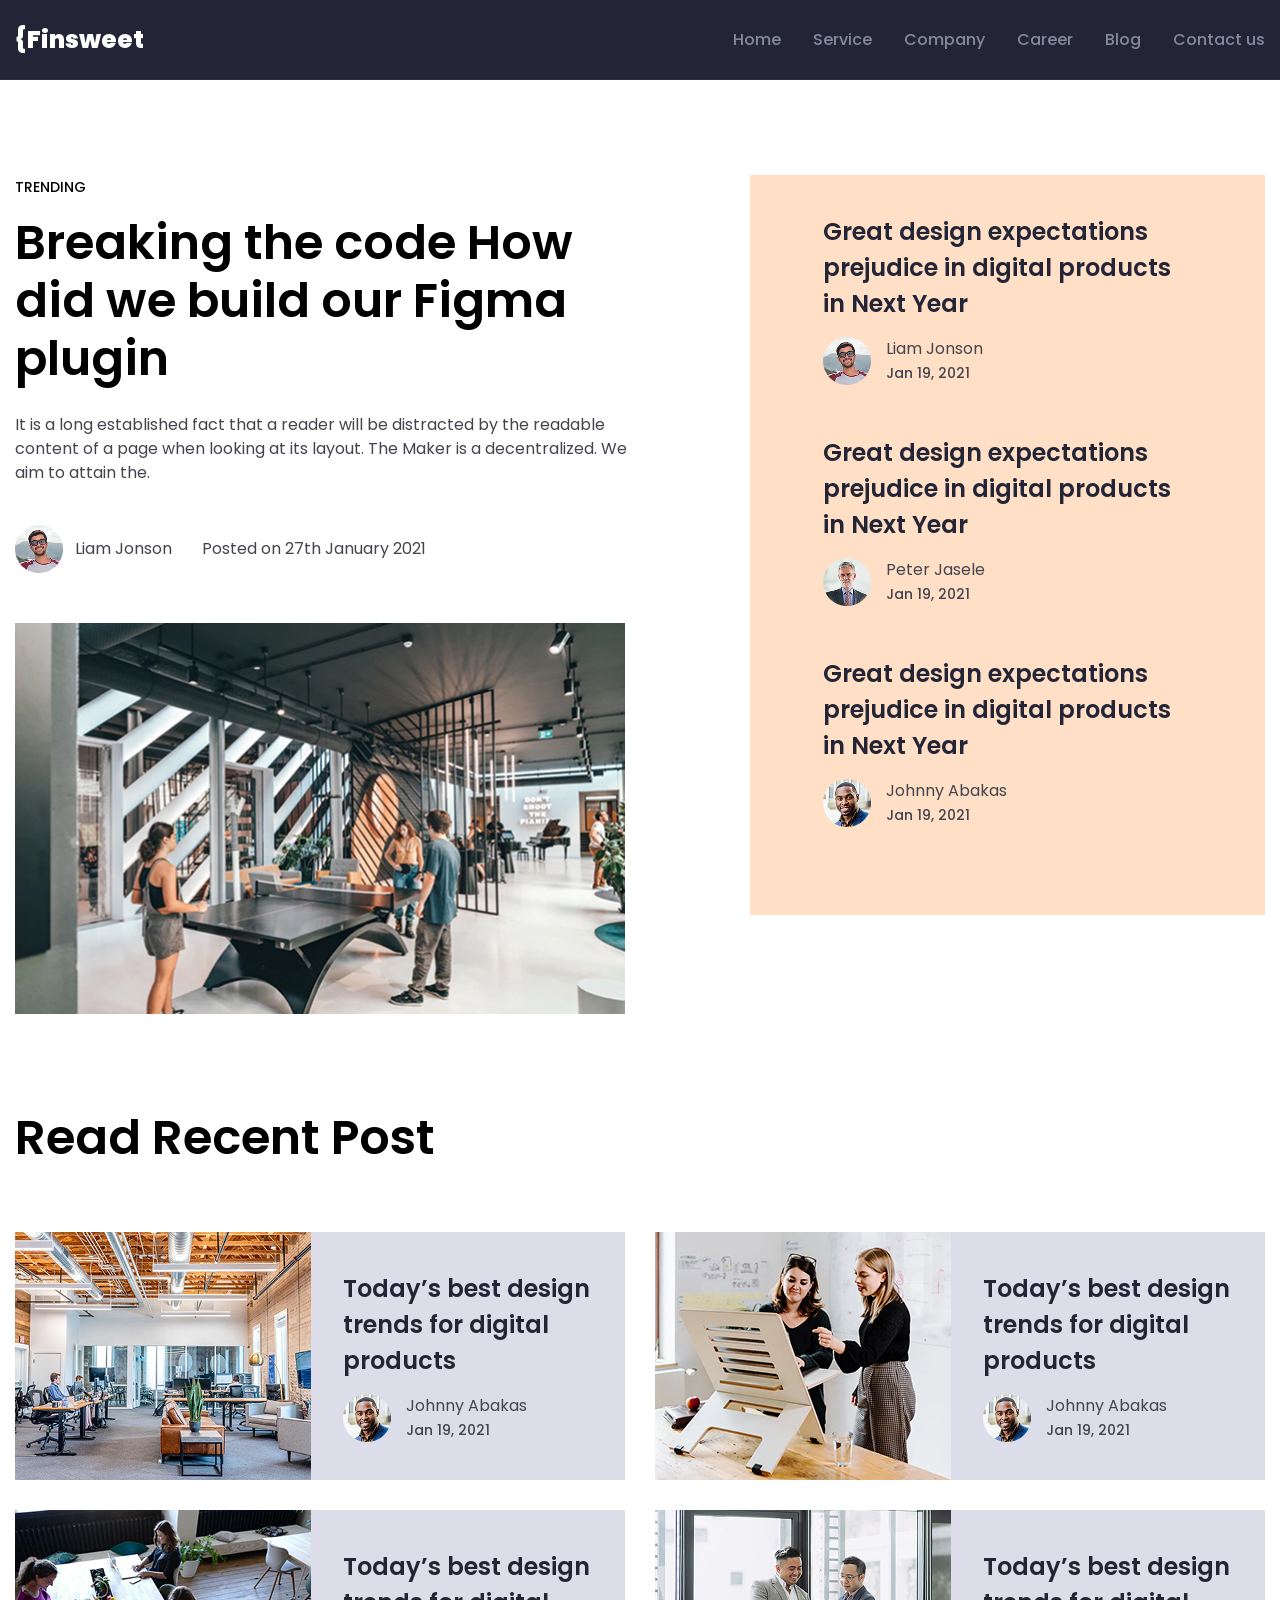
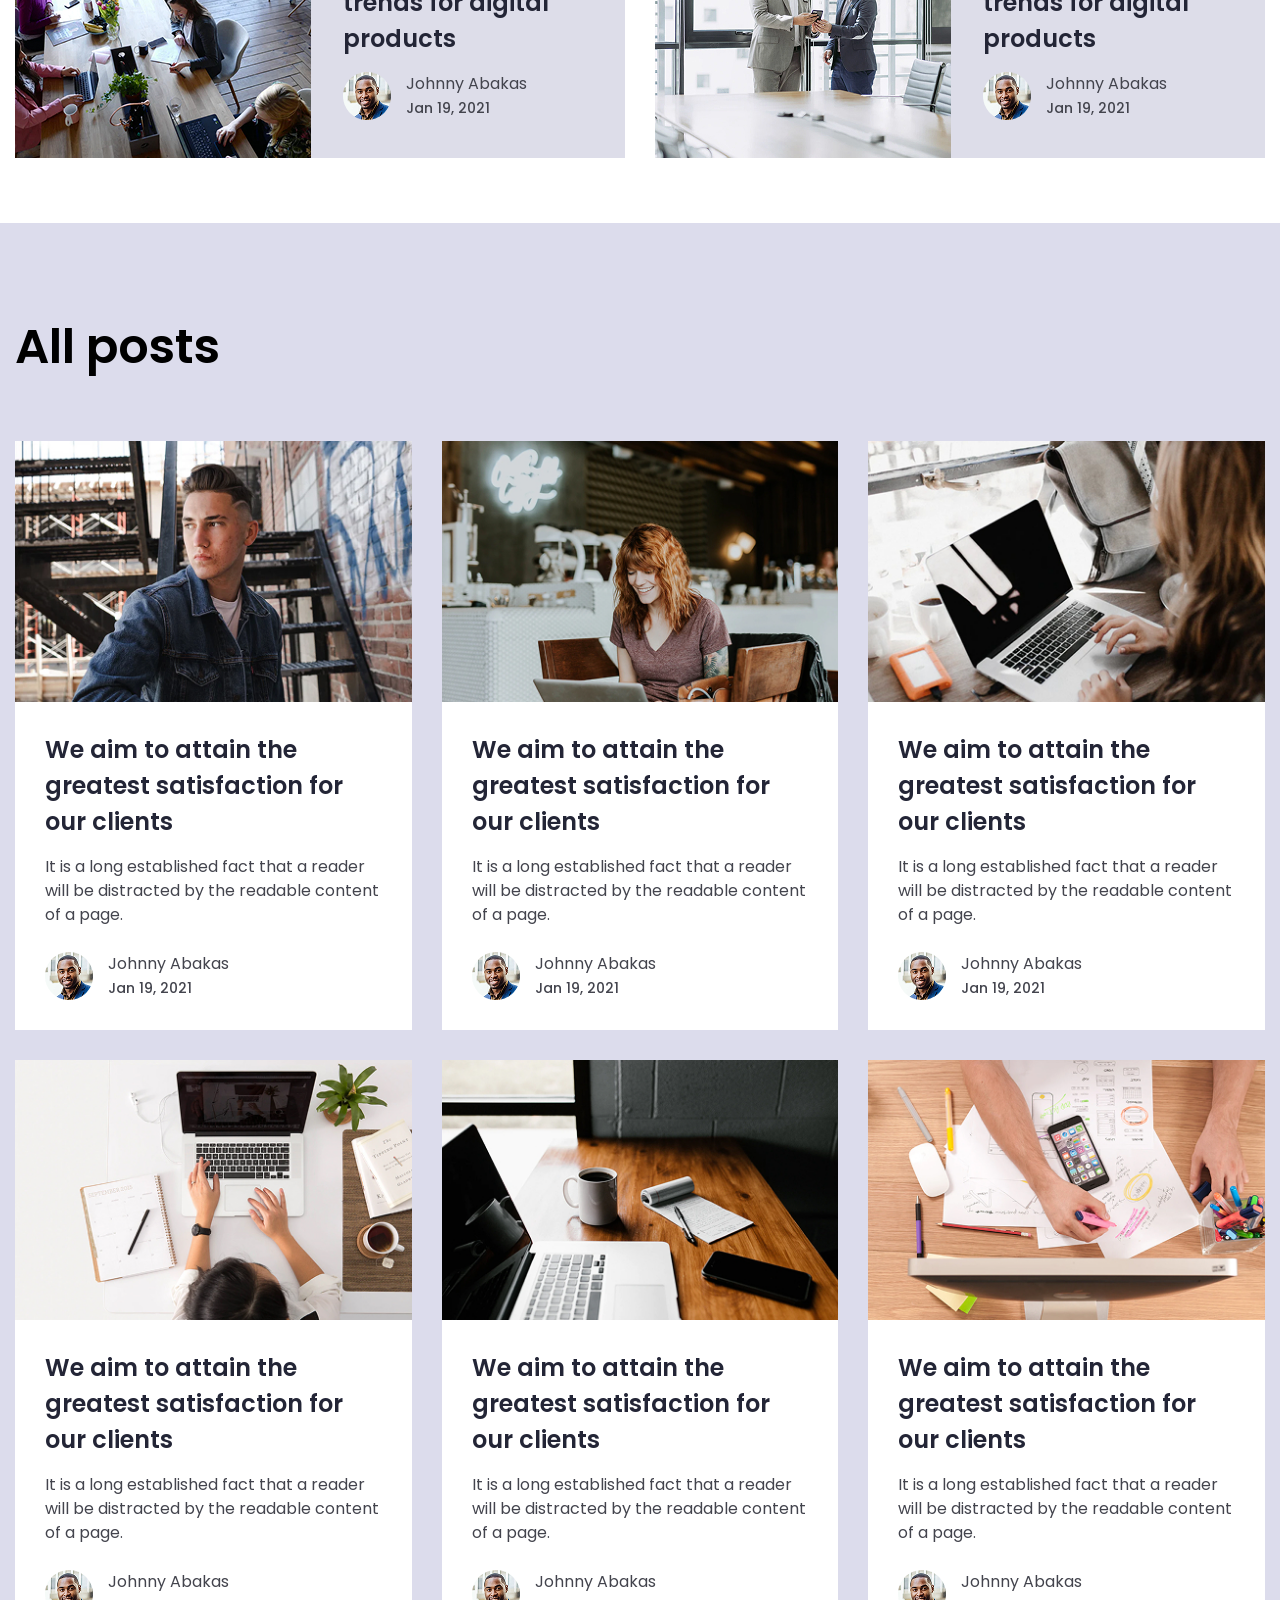
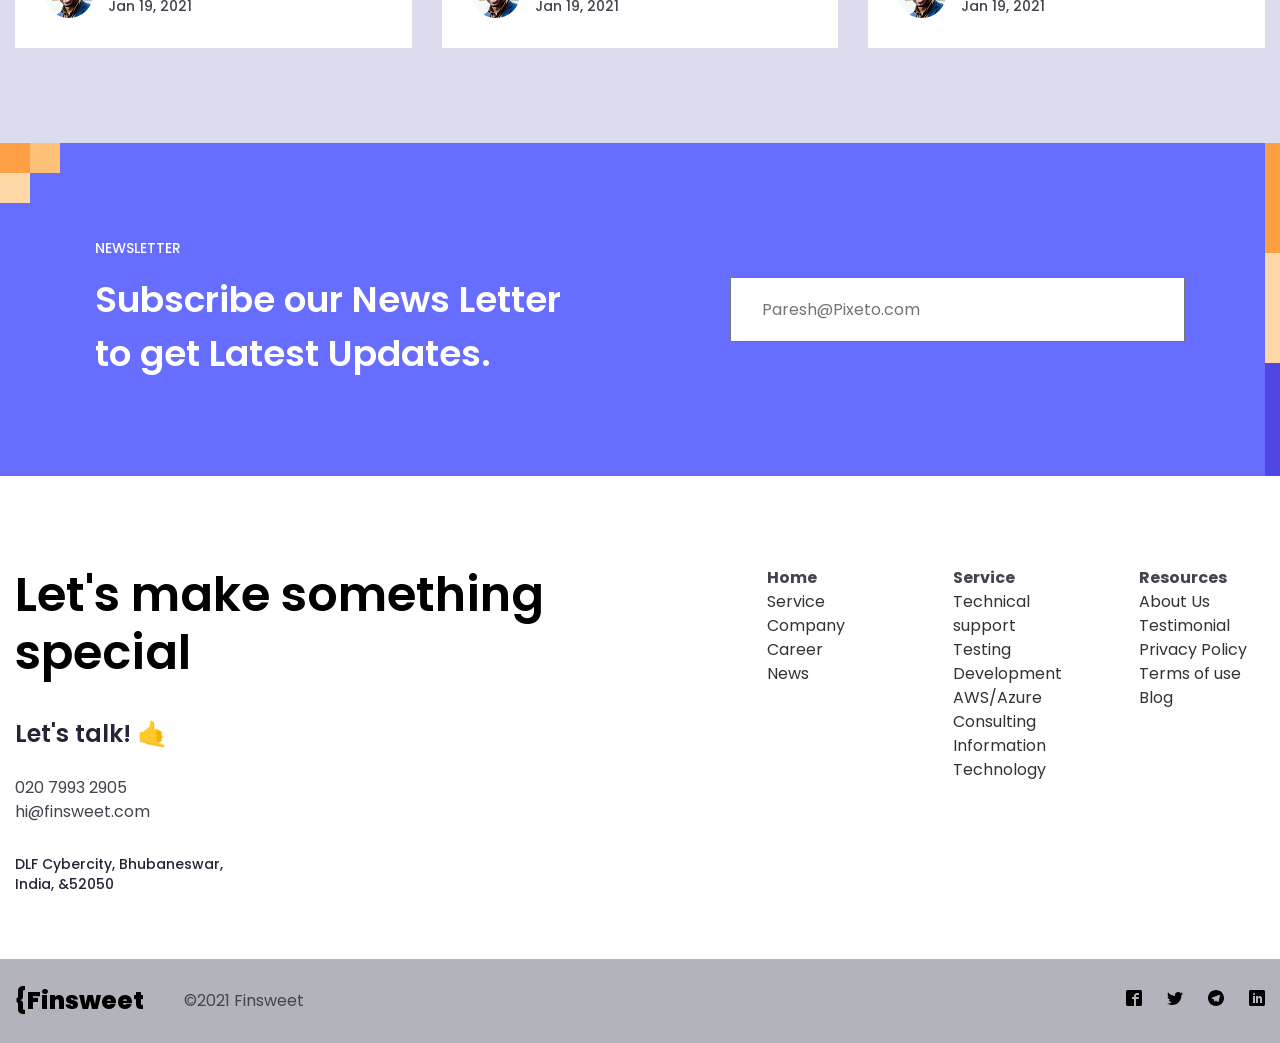
==== blog.html @ d5bac7bb "first-push" ====
<!DOCTYPE html>
<html lang="en">

<head>
    <meta charset="UTF-8">
    <meta name="viewport" content="width=device-width, initial-scale=1.0">
    <link rel="stylesheet" href="https://cdn.jsdelivr.net/npm/modern-normalize@3.0.1/modern-normalize.min.css" />
    <link rel="stylesheet" href="./css/main.min.css">
    <title>Document</title>
</head>

<body>
    <header class="header">
        <div class="header__container container">

            <p class="logo">&lbrace;Finsweet</p>
            <ul class="header__list">
                <li class="header__item"><a href="./home.html">Home</a></li>
                <li class="header__item"><a href="./service.html">Service</a></li>
                <li class="header__item"><a href="./company.html">Company</a></li>
                <li class="header__item"><a href="./careers.html">Career</a></li>
                <li class="header__item"><a href="./blog.html">Blog</a></li>
                <li class="header__item"><a href="">Contact us</a></li>
            </ul>
            <button class="header-open" data-menu-button>
                <svg width="24px" height="16px" class="button__svg">
                    <use href="./images/icons/symbol-defs.svg#icon-menu" class="open"></use>
                    <use href="./images/icons/symbol-defs.svg#icon-cross" class="close"></use>
                </svg>
            </button>
            <div class="mobile" data-menu>
                <ul class="mobile__list">
                    <li class="mobile__item"><a href="./home.html">Home</a></li>
                    <li class="mobile__item"><a href="./service.html">Service</a></li>
                    <li class="mobile__item"><a href="./company.html">Company</a></li>
                    <li class="mobile__item"><a href="./careers.html">Career</a></li>
                    <li class="mobile__item"><a href="./blog.html">Blog</a></li>
                    <li class="mobile__item"><a href="">Contact us</a></li>
                </ul>

            </div>
        </div>
    </header>
    <main>
        <section class="trending">
            <div class="container">
                <div class="box--left">
                    <p class="section-label">TRENDING</p>
                    <h2 class="trending__title title">Breaking the code How did we build our Figma plugin </h2>
                    <p class="trending__text">It is a long established fact that a reader will be distracted by the
                        readable
                        content of a page when looking at its layout. The Maker is a decentralized. We aim to attain
                        the.
                    </p>
                    <div class="trending__person">
                        <img src="./images/Liam.png" alt="" class="trending__person--img">
                        <p class="trending__name">Liam Jonson</p>
                        <p>Posted on 27th January 2021</p>
                    </div>
                    <img src="./images/blogs/Image.jpg" alt="" class="trending__img">
                </div>
                <div class="box--right">
                    <ul class="trending__list">
                        <li class="trending__item">
                            <h3 class="trending__item--title">
                                Great design expectations prejudice in digital products in Next Year
                            </h3>
                            <div class="trending__person">
                                <img src="./images/Liam.png" alt="" class="person__img">
                                <div>
                                    <p class="person__name">Liam Jonson</p>
                                    <p class="person__date">Jan 19, 2021</p>
                                </div>
                            </div>
                        </li>
                        <li class="trending__item">
                            <h3 class="trending__item--title">
                                Great design expectations prejudice in digital products in Next Year
                            </h3>
                            <div class="trending__person">
                                <img src="./images/Peter.png" alt="" class="person__img">
                                <div>
                                    <p class="person__name">Peter Jasele</p>
                                    <p class="person__date">Jan 19, 2021</p>
                                </div>
                            </div>
                        </li>
                        <li class="trending__item">
                            <h3 class="trending__item--title">
                                Great design expectations prejudice in digital products in Next Year
                            </h3>
                            <div class="trending__person">
                                <img src="./images/Johnny.png" alt="" class="person__img">
                                <div>
                                    <p class="person__name">Johnny Abakas</p>
                                    <p class="person__date">Jan 19, 2021</p>
                                </div>
                            </div>
                        </li>
                    </ul>
                </div>
            </div>
        </section>
        <section class="recent--post">
            <div class="container">
                <h2 class="recent--post title">Read Recent Post</h2>
                <ul class="recent--post__list">

                    <li>
                        <article class="recent--post__article">
                            <img src="./images/blogs/recent-post/1.jpg" alt="" class="recent--post__img">
                            <div>
                                <h3 class="recent--post__title">
                                    Today’s best design trends for digital products
                                </h3>
                                <div class="recent--post__person">
                                    <img src="./images/Johnny.png" alt="" class="person__img">
                                    <div>
                                        <p class="person__name">Johnny Abakas</p>
                                        <p class="person__date">Jan 19, 2021</p>
                                    </div>
                                </div>
                            </div>
                        </article>
                    </li>
                    <li>
                        <article class="recent--post__article">
                            <img src="./images/blogs/recent-post/2.jpg" alt="" class="recent--post__img">
                            <div>
                                <h3 class="recent--post__title">
                                    Today’s best design trends for digital products
                                </h3>
                                <div class="recent--post__person">
                                    <img src="./images/Johnny.png" alt="" class="person__img">
                                    <div>
                                        <p class="person__name">Johnny Abakas</p>
                                        <p class="person__date">Jan 19, 2021</p>
                                    </div>
                                </div>
                            </div>
                        </article>
                    </li>
                    <li>
                        <article class="recent--post__article">
                            <img src="./images/blogs/recent-post/3.jpg" alt="" class="recent--post__img">
                            <div>
                                <h3 class="recent--post__title">
                                    Today’s best design trends for digital products
                                </h3>
                                <div class="recent--post__person">
                                    <img src="./images/Johnny.png" alt="" class="person__img">
                                    <div>
                                        <p class="person__name">Johnny Abakas</p>
                                        <p class="person__date">Jan 19, 2021</p>
                                    </div>
                                </div>
                            </div>
                        </article>
                    </li>
                    <li>
                        <article class="recent--post__article">
                            <img src="./images/blogs/recent-post/4.jpg" alt="" class="recent--post__img">
                            <div>
                                <h3 class="recent--post__title">
                                    Today’s best design trends for digital products
                                </h3>
                                <div class="recent--post__person">
                                    <img src="./images/Johnny.png" alt="" class="person__img">
                                    <div>
                                        <p class="person__name">Johnny Abakas</p>
                                        <p class="person__date">Jan 19, 2021</p>
                                    </div>
                                </div>
                            </div>
                        </article>
                    </li>

                </ul>
            </div>
        </section>
        <section class="all--posts">
            <div class="container">
                <h2 class=" title">All posts</h2>
                <ul class="all--posts__list">
                    <li class="all--posts__item">
                        <article>
                            <img src="./images/blogs/all-posts/1.jpg" alt="">
                            <div class="all--posts__box">
                                <h2 class="all--posts__title">We aim to attain the greatest satisfaction for our clients
                                </h2>
                                <p class="all--posts__text">It is a long established fact that a reader will be
                                    distracted
                                    by the readable content of a page. </p>
                                <div class="recent--post__person">
                                    <img src="./images/Johnny.png" alt="" class="person__img">
                                    <div>
                                        <p class="person__name">Johnny Abakas</p>
                                        <p class="person__date">Jan 19, 2021</p>
                                    </div>
                                </div>
                            </div>
                        </article>
                    </li>
                          <li class="all--posts__item">
                        <article>
                            <img src="./images/blogs/all-posts/2.jpg" alt="">
                            <div class="all--posts__box">
                                <h2 class="all--posts__title">We aim to attain the greatest satisfaction for our clients
                                </h2>
                                <p class="all--posts__text">It is a long established fact that a reader will be
                                    distracted
                                    by the readable content of a page. </p>
                                <div class="recent--post__person">
                                    <img src="./images/Johnny.png" alt="" class="person__img">
                                    <div>
                                        <p class="person__name">Johnny Abakas</p>
                                        <p class="person__date">Jan 19, 2021</p>
                                    </div>
                                </div>
                            </div>
                        </article>
                    </li>
                          <li class="all--posts__item">
                        <article>
                            <img src="./images/blogs/all-posts/3.jpg" alt="">
                            <div class="all--posts__box">
                                <h2 class="all--posts__title">We aim to attain the greatest satisfaction for our clients
                                </h2>
                                <p class="all--posts__text">It is a long established fact that a reader will be
                                    distracted
                                    by the readable content of a page. </p>
                                <div class="recent--post__person">
                                    <img src="./images/Johnny.png" alt="" class="person__img">
                                    <div>
                                        <p class="person__name">Johnny Abakas</p>
                                        <p class="person__date">Jan 19, 2021</p>
                                    </div>
                                </div>
                            </div>
                        </article>
                    </li>
                          <li class="all--posts__item">
                        <article>
                            <img src="./images/blogs/all-posts/4.jpg" alt="">
                            <div class="all--posts__box">
                                <h2 class="all--posts__title">We aim to attain the greatest satisfaction for our clients
                                </h2>
                                <p class="all--posts__text">It is a long established fact that a reader will be
                                    distracted
                                    by the readable content of a page. </p>
                                <div class="recent--post__person">
                                    <img src="./images/Johnny.png" alt="" class="person__img">
                                    <div>
                                        <p class="person__name">Johnny Abakas</p>
                                        <p class="person__date">Jan 19, 2021</p>
                                    </div>
                                </div>
                            </div>
                        </article>
                    </li>
                          <li class="all--posts__item">
                        <article>
                            <img src="./images/blogs/all-posts/5.jpg" alt="">
                            <div class="all--posts__box">
                                <h2 class="all--posts__title">We aim to attain the greatest satisfaction for our clients
                                </h2>
                                <p class="all--posts__text">It is a long established fact that a reader will be
                                    distracted
                                    by the readable content of a page. </p>
                                <div class="recent--post__person">
                                    <img src="./images/Johnny.png" alt="" class="person__img">
                                    <div>
                                        <p class="person__name">Johnny Abakas</p>
                                        <p class="person__date">Jan 19, 2021</p>
                                    </div>
                                </div>
                            </div>
                        </article>
                    </li>
                          <li class="all--posts__item">
                        <article>
                            <img src="./images/blogs/all-posts/6.jpg" alt="">
                            <div class="all--posts__box">
                                <h2 class="all--posts__title">We aim to attain the greatest satisfaction for our clients
                                </h2>
                                <p class="all--posts__text">It is a long established fact that a reader will be
                                    distracted
                                    by the readable content of a page. </p>
                                <div class="recent--post__person">
                                    <img src="./images/Johnny.png" alt="" class="person__img">
                                    <div>
                                        <p class="person__name">Johnny Abakas</p>
                                        <p class="person__date">Jan 19, 2021</p>
                                    </div>
                                </div>
                            </div>
                        </article>
                    </li>
                </ul>
            </div>
        </section>
        <section class="subscribe">
            <div class="container">
                <div>
                    <p class="subscribe__text">NEWSLETTER</p>
                    <h2 class="subscribe__title">Subscribe our News Letter
                        to get Latest Updates.</h2>

                </div>
                <form class="subscribe__form">
                    <input type="email" class="subscribe__input" placeholder="Paresh@Pixeto.com">
                </form>
            </div>
        </section>
    </main>
    <footer class="footer">
        <div class="container">
            <div class="footer__left">
                <h2 class="footer__title title">Let's make something special</h2>
                <p class="footer__talk">Let's talk! 🤙 </p>
                <p>020 7993 2905</p>
                <p class="footer__mail">hi@finsweet.com</p>
                <p class="footer__address">DLF Cybercity, Bhubaneswar, India, &52050</p>
            </div>
            <div class="footer__menus">
                <div class="footer__menu">
                    <h4>Home</h4>
                    <a href="#">Service</a>
                    <a href="#">Company</a>
                    <a href="#">Career</a>
                    <a href="#">News</a>
                </div>

                <div class="footer__menu">
                    <h4>Service</h4>
                    <a href="#">Technical support</a>
                    <a href="#">Testing</a>
                    <a href="#">Development</a>
                    <a href="#">AWS/Azure</a>
                    <a href="#">Consulting</a>
                    <a href="#">Information Technology</a>
                </div>

                <div class="footer__menu">
                    <h4>Resources</h4>
                    <a href="#">About Us</a>
                    <a href="#">Testimonial</a>
                    <a href="#">Privacy Policy</a>
                    <a href="#">Terms of use</a>
                    <a href="#">Blog</a>
                </div>
            </div>
        </div>
        <div class="footer__bottom">
            <div class="container">
                <div class="footer__bottom--left">
                    <p class="logo">&lbrace;Finsweet</p>
                    <p>©2021 Finsweet</p>
                </div>
                <ul class="footer__network">
                    <li>
                        <a href="#">
                            <svg width="16" height="16">
                                <use href="./images/icons/symbol-defs.svg#icon-facebook"></use>
                            </svg>
                        </a>
                    </li>
                    <li>
                        <a href="#">
                            <svg width="16" height="16">
                                <use href="./images/icons/symbol-defs.svg#icon-twitter"></use>
                            </svg>
                        </a>
                    </li>
                    <li>
                        <a href="#">
                            <svg width="16" height="16">
                                <use href="./images/icons/symbol-defs.svg#icon-telegram"></use>
                            </svg>
                        </a>
                    </li>
                    <li>
                        <a href="#">
                            <svg width="16" height="16">
                                <use href="./images/icons/symbol-defs.svg#icon-linkedin"></use>
                            </svg>
                        </a>
                    </li>


                </ul>
            </div>
        </div>
    </footer>
 <script type="module" src="./menu.js"></script>
</body>
</html>
---- css/main.min.css ----
@import"https://fonts.googleapis.com/css2?family=Poppins:wght@400;500;600;800&display=swap";h1,h2,h3,h4,h5,h6,p,ul{margin:0;padding:0}img{display:block;max-width:100%;height:auto}a{text-decoration:none;color:currentColor}li{list-style:none;padding:0;margin:0}button{border:0;padding:0;background-color:rgba(0,0,0,0)}*,*::before,*::after{-webkit-box-sizing:border-box;box-sizing:border-box}html,body{margin:0;max-width:100%;overflow-x:hidden}.container{padding-left:15px;padding-right:15px;margin-left:auto;margin-right:auto}@media screen and (min-width: 480px){.container{width:480px}}@media screen and (min-width: 768px){.container{width:768px}}@media screen and (min-width: 1280px){.container{width:1280px}}body{font-family:Poppins;font-weight:400;font-size:14px;line-height:24px;letter-spacing:0px;color:#43444d}@media screen and (min-width: 1280px){body{font-size:16px}}html{scroll-behavior:smooth}.visually-hidden{position:absolute;width:1px;height:1px;margin:-1px;border:0;padding:0;white-space:nowrap;clip-path:inset(100%);clip:rect(0 0 0 0);overflow:hidden}.section-label{font-weight:500;font-size:14px;color:#000;margin-bottom:15px}.title{font-weight:600;font-size:30px;line-height:40px;color:#000}@media screen and (min-width: 768px){.title{font-size:40px;line-height:50px}}@media screen and (min-width: 1280px){.title{font-size:48px;line-height:58px}}.icon{width:50px;height:50px;border-radius:50%;background:#ffe6d2;display:-webkit-box;display:-ms-flexbox;display:flex;-webkit-box-align:center;-ms-flex-align:center;align-items:center;-webkit-box-pack:center;-ms-flex-pack:center;justify-content:center}.header{background-color:#232536}.header__container{height:80px;display:-webkit-box;display:-ms-flexbox;display:flex;-webkit-box-align:center;-ms-flex-align:center;align-items:center;-webkit-box-pack:justify;-ms-flex-pack:justify;justify-content:space-between;border-bottom:1px solid hsla(0,0%,100%,.0509803922)}.logo{font-weight:800;font-size:25px;color:#fff}.header__list{gap:32px;display:none;font-weight:500}@media screen and (min-width: 768px){.header__list{display:-webkit-box;display:-ms-flexbox;display:flex}}.header__list.is-open{display:block}.header__item{color:#86899b}.header__item:hover{color:#fff}.header-open{position:absolute;top:0;right:20px;display:block;padding:22px 0}@media screen and (min-width: 768px){.header-open{display:none}}.header-open{z-index:3}.header-open .close{display:none}.header-open .open{display:block}.header-open.is-open .open{display:none}.header-open.is-open .close{fill:#000;display:block}.mobile{position:fixed;top:0;right:0;width:250px;height:310px;border-bottom-left-radius:50px;background-color:#fff;-webkit-transform:translateX(100%);transform:translateX(100%);-webkit-transition:-webkit-transform 200ms linear;transition:-webkit-transform 200ms linear;transition:transform 200ms linear;transition:transform 200ms linear, -webkit-transform 200ms linear;padding:48px 40px;z-index:2}@media screen and (max-width: 767px){.mobile.is-open{-webkit-transform:translateX(0);transform:translateX(0)}}.mobile__list{font-weight:500;font-size:20px;margin-bottom:15px}.mobile__item{-webkit-transition:color 200ms linear;transition:color 200ms linear}.mobile__item:not(:last-child){margin-bottom:15px}.mobile__item:hover,.mobile__item:focus{color:#fff}.button__svg{display:block;z-index:2;fill:#fff}.hero{background-color:#232536;padding:70px 0}@media screen and (min-width: 1280px){.hero{padding:100px 0}}.hero .container{display:-webkit-box;display:-ms-flexbox;display:flex;-webkit-box-pack:justify;-ms-flex-pack:justify;justify-content:space-between;-webkit-box-align:center;-ms-flex-align:center;align-items:center}.hero__title{width:430px;font-weight:600;font-size:35px;color:#fff;line-height:50px;margin-bottom:25px}@media screen and (min-width: 1280px){.hero__title{font-size:56px;width:600px;line-height:68px}}.hero__text{width:405px;color:#86899b;margin-bottom:32px}@media screen and (min-width: 1280px){.hero__text{width:520px}}.hero__button{font-weight:500;color:#fff;padding:20px 32px;background-color:#444cfc;cursor:pointer}.hero__img{display:none}@media screen and (min-width: 768px){.hero__img{display:block;height:370px;width:520px}}@media screen and (min-width: 1280px){.hero__img{height:630px}}.about{padding:70px 0}@media screen and (min-width: 1280px){.about{padding:100px 0}}.about-content{margin-bottom:50px}@media screen and (min-width: 1280px){.about-content{display:-webkit-box;display:-ms-flexbox;display:flex;-webkit-box-pack:justify;-ms-flex-pack:justify;justify-content:space-between;-webkit-box-align:center;-ms-flex-align:center;align-items:center}}.about__title{width:500px;margin-bottom:30px}@media screen and (min-width: 768px){.about__title{width:530px}}@media screen and (min-width: 1280px){.about__title{width:630px;margin-bottom:0}}.about__text{width:450px;color:#5d5f6d}@media screen and (min-width: 768px){.about__text{width:550px}}.about__subtitle{font-weight:600;font-size:25px;color:#000;margin-bottom:20px}@media screen and (min-width: 768px){.about__subtitle{font-size:36px}}.about__list--img{display:-webkit-box;display:-ms-flexbox;display:flex;-webkit-box-align:center;-ms-flex-align:center;align-items:center;-webkit-box-orient:vertical;-webkit-box-direction:normal;-ms-flex-direction:column;flex-direction:column;margin-bottom:50px;margin-top:50px}@media screen and (min-width: 768px){.about__list--img{-webkit-box-orient:horizontal;-webkit-box-direction:normal;-ms-flex-direction:row;flex-direction:row;-webkit-box-pack:justify;-ms-flex-pack:justify;justify-content:space-between}}.about__item--img:not(:last-child){margin-bottom:15px}@media screen and (min-width: 768px){.about__item--img:not(:last-child){margin-bottom:0}}.about__img{width:400px;height:446px}@media screen and (min-width: 768px)and (max-width: 1279px){.about__img{width:240px;height:265px}}.about__list{display:-webkit-box;display:-ms-flexbox;display:flex;color:#000;gap:25px}@media screen and (min-width: 768px){.about__list{gap:65px}}.about__number{position:relative;font-weight:500;font-size:30px;margin-bottom:30px}@media screen and (min-width: 768px){.about__number{font-weight:600;font-size:36px;margin-bottom:35px}}.about__number::after{content:"";position:absolute;left:0;bottom:-25px;width:60%;height:5px;background:-webkit-gradient(linear, left top, right top, color-stop(33%, #ff9f43), color-stop(33%, #ffd8a8), color-stop(66%, #4f46e5));background:linear-gradient(to right, #ff9f43 33%, #ffd8a8 33% 66%, #4f46e5 66%)}.process{padding:70px 0}@media screen and (min-width: 1280px){.process{padding:100px 0}}.process__title{width:425px;margin-bottom:15px}@media screen and (min-width: 768px){.process__title{width:565px}}@media screen and (min-width: 1280px){.process__title{width:680px}}.process__list{display:-webkit-box;display:-ms-flexbox;display:flex;-webkit-box-orient:vertical;-webkit-box-direction:normal;-ms-flex-direction:column;flex-direction:column;-webkit-box-align:center;-ms-flex-align:center;align-items:center}@media screen and (min-width: 768px){.process__list{display:grid;grid-template-columns:repeat(2, 1fr);gap:30px}}@media screen and (min-width: 1280px){.process__list{grid-template-columns:repeat(3, 1fr)}}.process__item{position:relative;width:394px;height:210px;display:-webkit-box;display:-ms-flexbox;display:flex;-webkit-box-align:center;-ms-flex-align:center;align-items:center;-webkit-box-pack:center;-ms-flex-pack:center;justify-content:center;border:1px solid rgba(35,37,54,.168627451)}.process__item h3{margin-bottom:10px}.process__item p{color:#5d5f6d}@media screen and (min-width: 768px)and (max-width: 1279px){.process__item{width:350px}}@media screen and (max-width: 767px){.process__item:not(:last-child){margin-bottom:15px}}.process__text{width:445px;margin-bottom:50px}@media screen and (min-width: 768px){.process__text{width:640px;margin-bottom:70px}}.process-card__icon{margin-bottom:15px}.process__content{width:290px}.number{position:absolute;top:20px;right:20px;color:#ccc;font-weight:bold}.home--services{background-color:#ffe6d2;padding:70px 0}@media screen and (min-width: 1280px){.home--services{padding:100px 0}}.home--services__title{margin-bottom:40px}.home--services__button{font-weight:500;color:#fff;background-color:#444cfc;padding:20px 32px;margin-bottom:80px;cursor:pointer}.home--secvices__list{display:-webkit-box;display:-ms-flexbox;display:flex;-webkit-box-orient:vertical;-webkit-box-direction:normal;-ms-flex-direction:column;flex-direction:column;-webkit-box-align:center;-ms-flex-align:center;align-items:center}@media screen and (min-width: 1280px){.home--secvices__list{-webkit-box-orient:horizontal;-webkit-box-direction:normal;-ms-flex-direction:row;flex-direction:row;-webkit-box-pack:justify;-ms-flex-pack:justify;justify-content:space-between}}.home--services__item{display:-webkit-box;display:-ms-flexbox;display:flex;-webkit-box-align:center;-ms-flex-align:center;align-items:center;-webkit-box-pack:center;-ms-flex-pack:center;justify-content:center;width:450px;height:260px;background-color:#fff}.home--services__item:not(:last-child){margin-bottom:15px}@media screen and (min-width: 1280px){.home--services__item:not(:last-child){margin-bottom:0}}@media screen and (min-width: 1280px){.home--services__item{width:405px}}.home--services__card{margin-bottom:15px}.home--services__subtitle{margin-bottom:10px}.home--services__text{width:325px;font-size:18px}@media screen and (min-width: 1280px){.home--services__text{font-size:16px}}.expertise{background-color:#ecf8f9;padding:70px 0}@media screen and (min-width: 1280px){.expertise{padding:100px 0}}@media screen and (min-width: 768px){.expertise .container{display:-webkit-box;display:-ms-flexbox;display:flex;-webkit-box-align:center;-ms-flex-align:center;align-items:center;-webkit-box-pack:justify;-ms-flex-pack:justify;justify-content:space-between}}.expertise__box{width:620px}.expertise__title{width:410px;margin-bottom:15px;font-size:30px;line-height:45px}@media screen and (min-width: 1280px){.expertise__title{width:620px;font-size:48px;line-height:58px}}.expertise__list{position:relative}.expertise__list::after{content:"";position:absolute;left:0;bottom:0;width:100%;height:8px;background:-webkit-gradient(linear, left top, right top, color-stop(33%, #ff9f43), color-stop(33%, #ffd8a8), color-stop(66%, #4f46e5));background:linear-gradient(to right, #ff9f43 33%, #ffd8a8 33% 66%, #4f46e5 66%)}.expertise__item{height:140px;display:-webkit-box;display:-ms-flexbox;display:flex;-webkit-box-align:center;-ms-flex-align:center;align-items:center;-webkit-box-pack:center;-ms-flex-pack:center;justify-content:center;background-color:#fff}.expertise__item:not(:last-child){margin-bottom:15px}@media screen and (min-width: 768px)and (max-width: 1279px){.expertise__item{width:325px}}@media screen and (min-width: 1280px){.expertise__item{width:440px}}.expertise__content{width:400px;margin-bottom:15px}@media screen and (min-width: 768px){.expertise__content{margin-bottom:0}}.expertise__text{width:300px;font-weight:500;font-size:14px;line-height:20px;margin-top:10px}@media screen and (min-width: 768px)and (max-width: 1279px){.expertise__text{width:210px}}.expertise__card{margin-right:15px}.customers{padding:110px 0}.customers .container{display:-webkit-box;display:-ms-flexbox;display:flex;-webkit-box-orient:vertical;-webkit-box-direction:normal;-ms-flex-direction:column;flex-direction:column;-webkit-box-align:center;-ms-flex-align:center;align-items:center;-webkit-box-pack:justify;-ms-flex-pack:justify;justify-content:space-between}@media screen and (min-width: 768px){.customers .container{-webkit-box-orient:horizontal;-webkit-box-direction:normal;-ms-flex-direction:row;flex-direction:row;-webkit-box-pack:justify;-ms-flex-pack:justify;justify-content:space-between}}.customers__list{display:-webkit-box;display:-ms-flexbox;display:flex;gap:12px}.customers__left{width:500px}.customers__left::before{content:"";display:block;width:16px;height:16px;background:#5d5fef;margin-bottom:16px}.customers__left h3{font-weight:500;font-size:18px;line-height:28px;color:#232536;margin-bottom:15px}.customers__left p{margin-bottom:20px}.customers__reviews{font-weight:500;font-size:16px;line-height:24px;margin-bottom:0}.customers__title{margin-bottom:15px;width:350px;font-size:27px}@media screen and (min-width: 768px){.customers__title{font-size:30px}}@media screen and (min-width: 1280px){.customers__title{width:600px;font-size:48px;line-height:58px}}.customers__list{margin-bottom:15px}.customers__right{padding-top:40px;position:relative}@media screen and (min-width: 768px){.customers__right{padding-top:0;padding-left:40px}}.customers__right::before{content:"";width:100%;height:15px;background:-webkit-gradient(linear, left top, right top, color-stop(33%, #ff9f43), color-stop(33%, #ffd8a8), color-stop(66%, #4f46e5));background:linear-gradient(to right, #ff9f43 33%, #ffd8a8 33% 66%, #4f46e5 66%);position:absolute;top:0;left:0}@media screen and (min-width: 768px){.customers__right::before{width:15px;height:100%;background:-webkit-gradient(linear, left top, left bottom, color-stop(33%, #ff9f43), color-stop(33%, #ffd8a8), color-stop(66%, #4f46e5));background:linear-gradient(to bottom, #ff9f43 33%, #ffd8a8 33% 66%, #4f46e5 66%)}}.customers__content{font-weight:600;font-size:24px;line-height:36px;width:500px;margin-bottom:25px;color:#232536}@media screen and (min-width: 768px)and (max-width: 1279px){.customers__content{width:360px;font-size:18px}}.client{display:-webkit-box;display:-ms-flexbox;display:flex;-webkit-box-align:center;-ms-flex-align:center;align-items:center}.client__img{margin-right:15px}.blogs{padding:70px 0}@media screen and (min-width: 1280px){.blogs{padding:100px 0}}.blogs__title{margin-bottom:50px;width:710px}@media screen and (min-width: 1280px){.blogs__list{display:-webkit-box;display:-ms-flexbox;display:flex;-webkit-box-pack:justify;-ms-flex-pack:justify;justify-content:space-between}}.blogs__text{font-weight:600;font-size:24px;line-height:36px;color:#232536;width:260px;margin-bottom:20px}@media screen and (min-width: 768px){.blogs__item article{display:-webkit-box;display:-ms-flexbox;display:flex;-webkit-box-align:center;-ms-flex-align:center;align-items:center}}.blogs__item:nth-child(1){margin-bottom:25px}@media screen and (min-width: 1280px){.blogs__item:nth-child(1){margin-bottom:0}}.blogs__img{margin-bottom:20px}@media screen and (min-width: 768px){.blogs__img{margin-bottom:0;margin-right:30px}}.blogs__link{font-weight:500;color:#444cfc}.subscribe .container{position:relative;padding:65px 45px;background-color:#666dff}@media screen and (min-width: 768px){.subscribe .container{padding:95px 95px}}@media screen and (min-width: 1280px){.subscribe .container{display:-webkit-box;display:-ms-flexbox;display:flex;-webkit-box-align:center;-ms-flex-align:center;align-items:center;-webkit-box-pack:justify;-ms-flex-pack:justify;justify-content:space-between}}.subscribe .container::after{content:"";position:absolute;width:15px;height:100%;background:-webkit-gradient(linear, left top, left bottom, color-stop(33%, #ff9f43), color-stop(33%, #ffd8a8), color-stop(66%, #4f46e5));background:linear-gradient(to bottom, #ff9f43 33%, #ffd8a8 33% 66%, #4f46e5 66%);top:0;right:0}.subscribe .container::before{content:"";position:absolute;top:0;left:0;width:60px;height:60px;background:-webkit-gradient(linear, left top, left bottom, from(#ff9f43), to(#ff9f43)) 0 0/30px 30px,-webkit-gradient(linear, left top, left bottom, from(#ffc078), to(#ffc078)) 30px 0/30px 30px,-webkit-gradient(linear, left top, left bottom, from(#ffd8a8), to(#ffd8a8)) 0 30px/30px 30px;background:linear-gradient(#ff9f43, #ff9f43) 0 0/30px 30px,linear-gradient(#ffc078, #ffc078) 30px 0/30px 30px,linear-gradient(#ffd8a8, #ffd8a8) 0 30px/30px 30px;background-repeat:no-repeat}.subscribe__text{font-weight:500;font-size:14px;line-height:20px;color:#fff;margin-bottom:15px}.subscribe__title{font-weight:600;font-size:25px;line-height:45px;color:#fff;width:400px;margin-bottom:20px}@media screen and (min-width: 768px){.subscribe__title{font-size:30px;line-height:54px;width:490px}}@media screen and (min-width: 1280px){.subscribe__title{font-size:36px;margin-bottom:0}}.subscribe__input{width:390px;height:65px;padding:20px 0 20px 30px}@media screen and (min-width: 768px){.subscribe__input{width:455px}}.footer{padding-top:70px}@media screen and (min-width: 1280px){.footer{padding-top:90px}}.footer .container{display:-webkit-box;display:-ms-flexbox;display:flex;-webkit-box-pack:justify;-ms-flex-pack:justify;justify-content:space-between}.footer__left{padding-bottom:65px}.footer__title{font-size:27px;width:260px;margin-bottom:25px}@media screen and (min-width: 1280px){.footer__title{font-size:48px;width:530px;margin-bottom:40px}}.footer__talk{font-weight:600;font-size:24px;color:#232536;margin-bottom:30px}.footer__mail{margin-bottom:30px}.footer__address{font-weight:500;font-size:14px;line-height:20px;color:#232536;width:220px}.footer__menus{display:none}@media screen and (min-width: 768px){.footer__menus{display:grid;grid-template-columns:repeat(3, 1fr);gap:20px}}@media screen and (min-width: 1280px){.footer__menus{gap:60px}}.footer__menu{width:126px}.footer__menu li{margin-bottom:10px}.footer__menu li ::after{content:"";display:block;width:100%;height:2px;background-color:#b2b3bb}.footer__menu li ::after:hover{background-color:#eb0c17}.footer__menu a{display:block;text-decoration:none;color:#333}.footer__bottom{background-color:#b2b3bb;padding:30px 0}.footer__bottom--left{display:-webkit-box;display:-ms-flexbox;display:flex;-webkit-box-align:center;-ms-flex-align:center;align-items:center}.footer__bottom--left .logo{color:#000;margin-right:40px}.footer__network{display:-webkit-box;display:-ms-flexbox;display:flex;-webkit-box-align:center;-ms-flex-align:center;align-items:center;gap:25px}.service-hero{padding:100px 0;background-color:#ffe6d2}.service-hero .container{display:-webkit-box;display:-ms-flexbox;display:flex;-webkit-box-align:center;-ms-flex-align:center;align-items:center;-webkit-box-pack:justify;-ms-flex-pack:justify;justify-content:space-between}.service-hero__title{font-weight:600;font-size:48px;line-height:58px;color:#232536;width:630px;margin-bottom:25px}.service-hero__text{width:620px;margin-bottom:40px}.services-hero__item:not(:last-child){margin-bottom:15px}.services-hero__link{font-weight:600;font-size:24px;color:#232536}.services-block__text{font-weight:600;font-size:24px;margin-bottom:20px}.services-block__title{font-weight:600;font-size:36px;line-height:54px;color:#232536;width:630px;margin-bottom:25px}.services-block__content{width:623px}.services-block__item{display:-webkit-box;display:-ms-flexbox;display:flex;-webkit-box-align:center;-ms-flex-align:center;align-items:center;-webkit-box-pack:justify;-ms-flex-pack:justify;justify-content:space-between;margin-bottom:95px}.services-block__item:nth-child(even){-webkit-box-orient:horizontal;-webkit-box-direction:reverse;-ms-flex-direction:row-reverse;flex-direction:row-reverse}.company{padding:100px 0}.company__title{margin-bottom:25px}.company__text{width:720px;margin-bottom:65px}.company__list--img{position:relative;display:-webkit-box;display:-ms-flexbox;display:flex;-webkit-box-pack:justify;-ms-flex-pack:justify;justify-content:space-between;margin-bottom:50px;margin-top:50px}.company__list--img::after{content:"";position:absolute;right:0;bottom:100%;width:345px;height:15px;background:-webkit-gradient(linear, left top, right top, color-stop(33%, #ff9f43), color-stop(33%, #ffd8a8), color-stop(66%, #4f46e5));background:linear-gradient(to right, #ff9f43 33%, #ffd8a8 33% 66%, #4f46e5 66%)}.story{padding:100px 0}.story .container{display:-webkit-box;display:-ms-flexbox;display:flex;-webkit-box-align:center;-ms-flex-align:center;align-items:center;-webkit-box-pack:justify;-ms-flex-pack:justify;justify-content:space-between}.story__title{font-weight:600;font-size:36px;line-height:54px;color:#232536;width:550px;margin-bottom:25px}.story__right{width:620px;height:370px;background-color:rgba(255,211,175,.568627451);display:-webkit-box;display:-ms-flexbox;display:flex;-webkit-box-align:center;-ms-flex-align:center;align-items:center;-webkit-box-pack:center;-ms-flex-pack:center;justify-content:center}.story__list{display:grid;grid-template-columns:repeat(2, 1fr);gap:40px 60px;width:340px}.story__item{width:140px;height:100px}.story__text{width:550px}.story__number{font-weight:600;font-size:36px;color:#232536;margin-bottom:10px}.story__number::after{content:"";display:block;width:75px;height:6px;background:-webkit-gradient(linear, left top, right top, color-stop(33%, #ff9f43), color-stop(33%, #ffd8a8), color-stop(66%, #4f46e5));background:linear-gradient(to right, #ff9f43 33%, #ffd8a8 33% 66%, #4f46e5 66%);margin-top:15px}.story__item--text{font-weight:600;font-size:16px;color:#232536}.vision{padding:100px 0}.vision__title{font-weight:600;font-size:36px;line-height:54px;color:#232536;width:700px;margin-bottom:25px}.vision__text{width:630px;margin-bottom:60px}.team__title{width:620px;margin-bottom:25px}.team__text{width:500px;margin-bottom:60px}.team__list{display:-webkit-box;display:-ms-flexbox;display:flex;-ms-flex-wrap:wrap;flex-wrap:wrap}.team__img{width:312px}.careers{padding:100px 0;text-align:center}.careers__title{font-weight:600;font-size:48px;line-height:58px;color:#000;margin-bottom:25px}.careers__text{margin-bottom:65px}.careers__decor{font-weight:800;font-size:200px;line-height:.5;color:#ff9f43}.careers__decor span:nth-child(1){color:#4f46e5}.careers__decor span:nth-child(2){color:#ffd8a8}.jobs{padding:100px 0}.jobs__title{font-weight:600;font-size:48px;line-height:58px;color:#000;margin-bottom:25px}.jobs__box{height:950px;background-color:#d1ecee}.jobs__list{padding:78px;display:grid;grid-template-columns:repeat(3, minmax(0, 1fr));gap:30px}.jobs__item{height:245px;padding:48px 0 0 48px;background-color:#fff}.job__title{font-weight:600;font-size:16px;margin-bottom:10px;color:#232536}.job__info{margin-bottom:52px}.job__link{font-weight:500;color:#5d5fef}.culture{padding:95px 0;background-color:#dcdcec}.culture__title{width:770px;margin-bottom:25px}.culture__text{width:620px;margin-bottom:65px}.culture__list{display:grid;grid-template-columns:repeat(3, minmax(0, 1fr));gap:12px}.culture__item{height:200px;background-color:#fff;padding:32px 0 0 20px}.culture__icon{margin-bottom:10px}.culture__item--title{font-weight:600;font-size:16px;margin-bottom:10px}.trending{padding:95px 0}.trending .container{display:-webkit-box;display:-ms-flexbox;display:flex;-webkit-box-pack:justify;-ms-flex-pack:justify;justify-content:space-between}.trending__title{width:625px;margin-bottom:25px}.trending__item:not(:last-child){margin-bottom:50px}.trending__text{width:620px;margin-bottom:40px}.trending__person{display:-webkit-box;display:-ms-flexbox;display:flex;-webkit-box-align:center;-ms-flex-align:center;align-items:center;margin-bottom:50px}.trending__person--img{margin-right:12px}.trending__name{margin-right:30px}.trending__img{width:610px}.box--right{display:-webkit-box;display:-ms-flexbox;display:flex;-webkit-box-align:center;-ms-flex-align:center;align-items:center;-webkit-box-pack:center;-ms-flex-pack:center;justify-content:center;width:515px;height:740px;background-color:#ffdfc6}.trending__item--title{font-weight:600;font-size:24px;line-height:36px;margin-bottom:15px;color:#232536;width:370px}.person__date{font-weight:500;font-size:14px}.trending__person{display:-webkit-box;display:-ms-flexbox;display:flex;-webkit-box-align:center;-ms-flex-align:center;align-items:center}.person__img{margin-right:15px}.recent--post{margin-bottom:65px}.recent--post__article{display:-webkit-box;display:-ms-flexbox;display:flex;-webkit-box-align:center;-ms-flex-align:center;align-items:center;background-color:#dddde9}.recent--post__img{margin-right:32px}.recent--post__title{width:250px;font-weight:600;font-size:24px;line-height:36px;margin-bottom:15px;color:#232536}.recent--post__list{display:grid;grid-template-columns:repeat(2, minmax(0, 1fr));gap:30px}.recent--post__item{margin-bottom:0}.recent--post__person{display:-webkit-box;display:-ms-flexbox;display:flex;-webkit-box-align:center;-ms-flex-align:center;align-items:center}.all--posts{padding:95px 0;background-color:#dcdcec}.all--posts .title{margin-bottom:65px}.all--posts__list{display:grid;grid-template-columns:repeat(3, minmax(0, 1fr));gap:30px}.all--posts__item{background-color:#fff}.all--posts__title{width:340px;font-weight:600;font-size:24px;line-height:36px;margin-bottom:15px;color:#232536}.all--posts__text{width:340px;margin-bottom:25px}.all--posts__box{padding:30px}/*# sourceMappingURL=main.min.css.map */
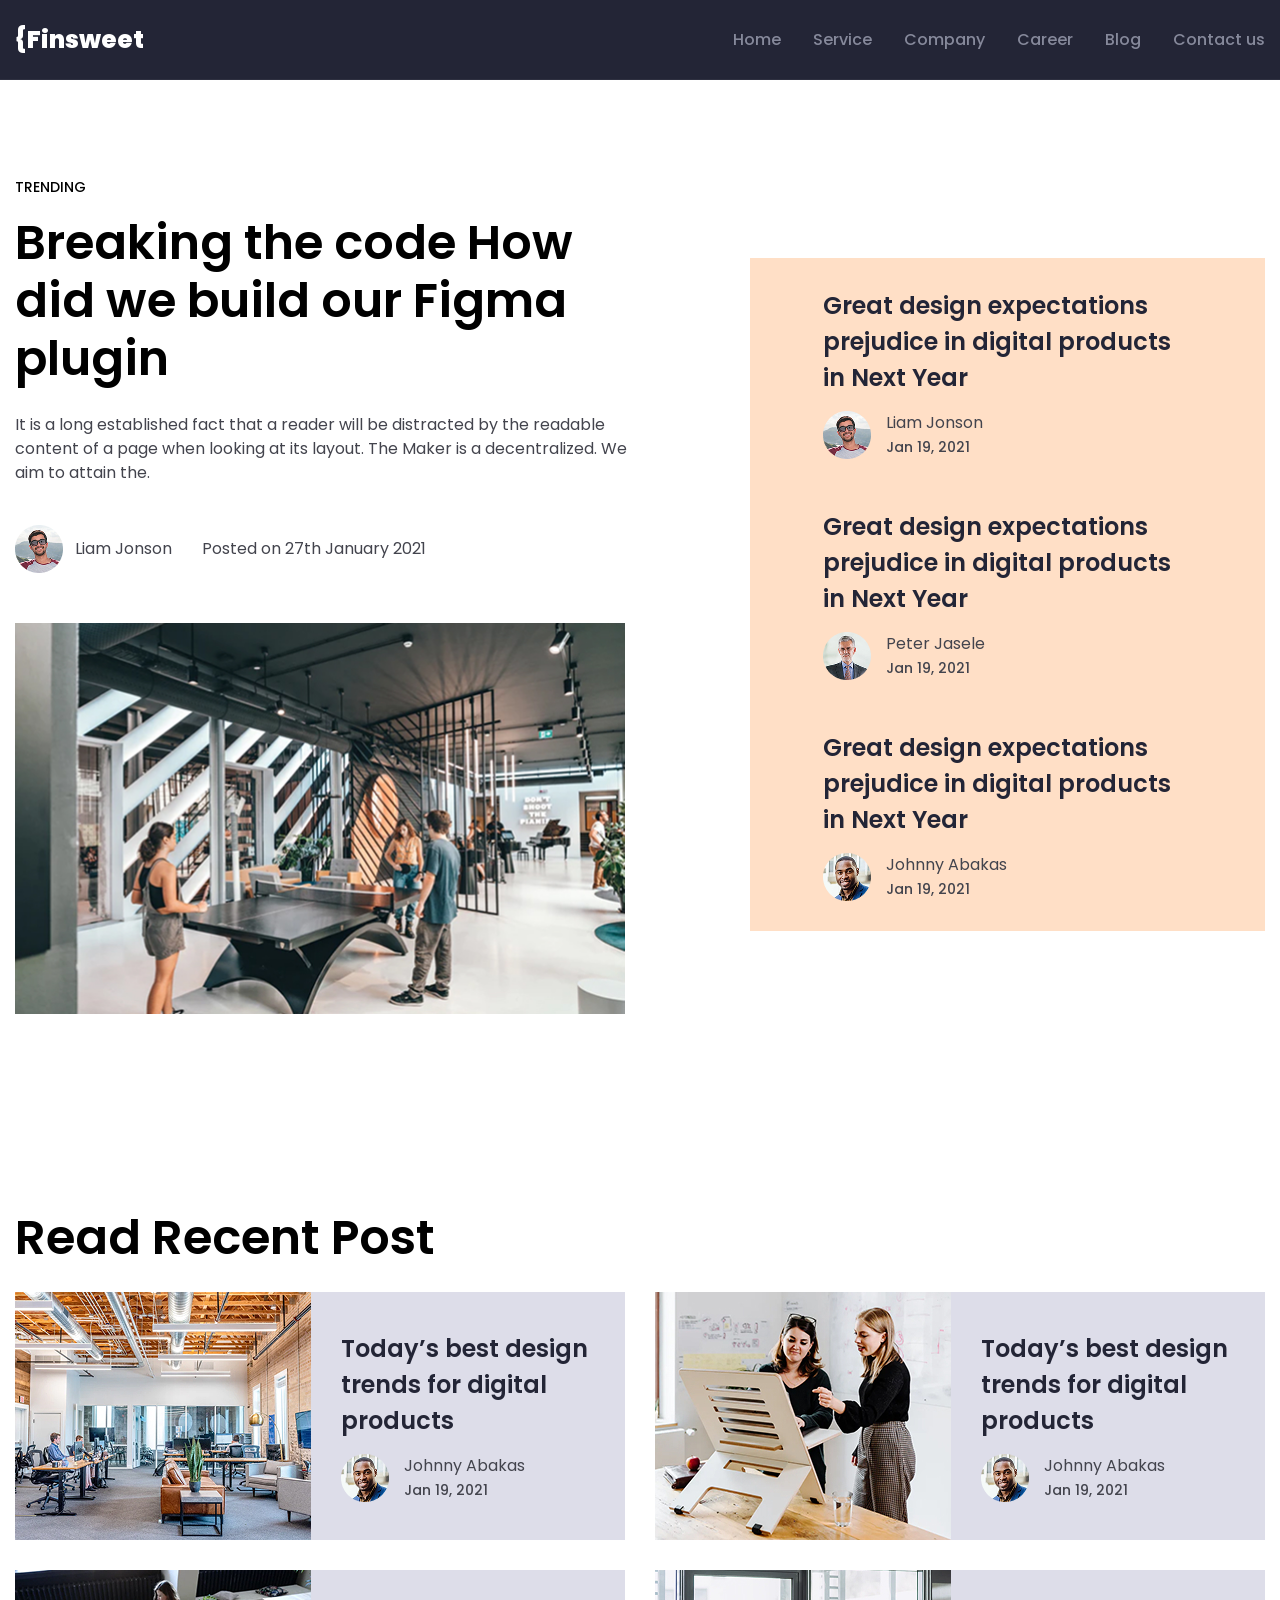
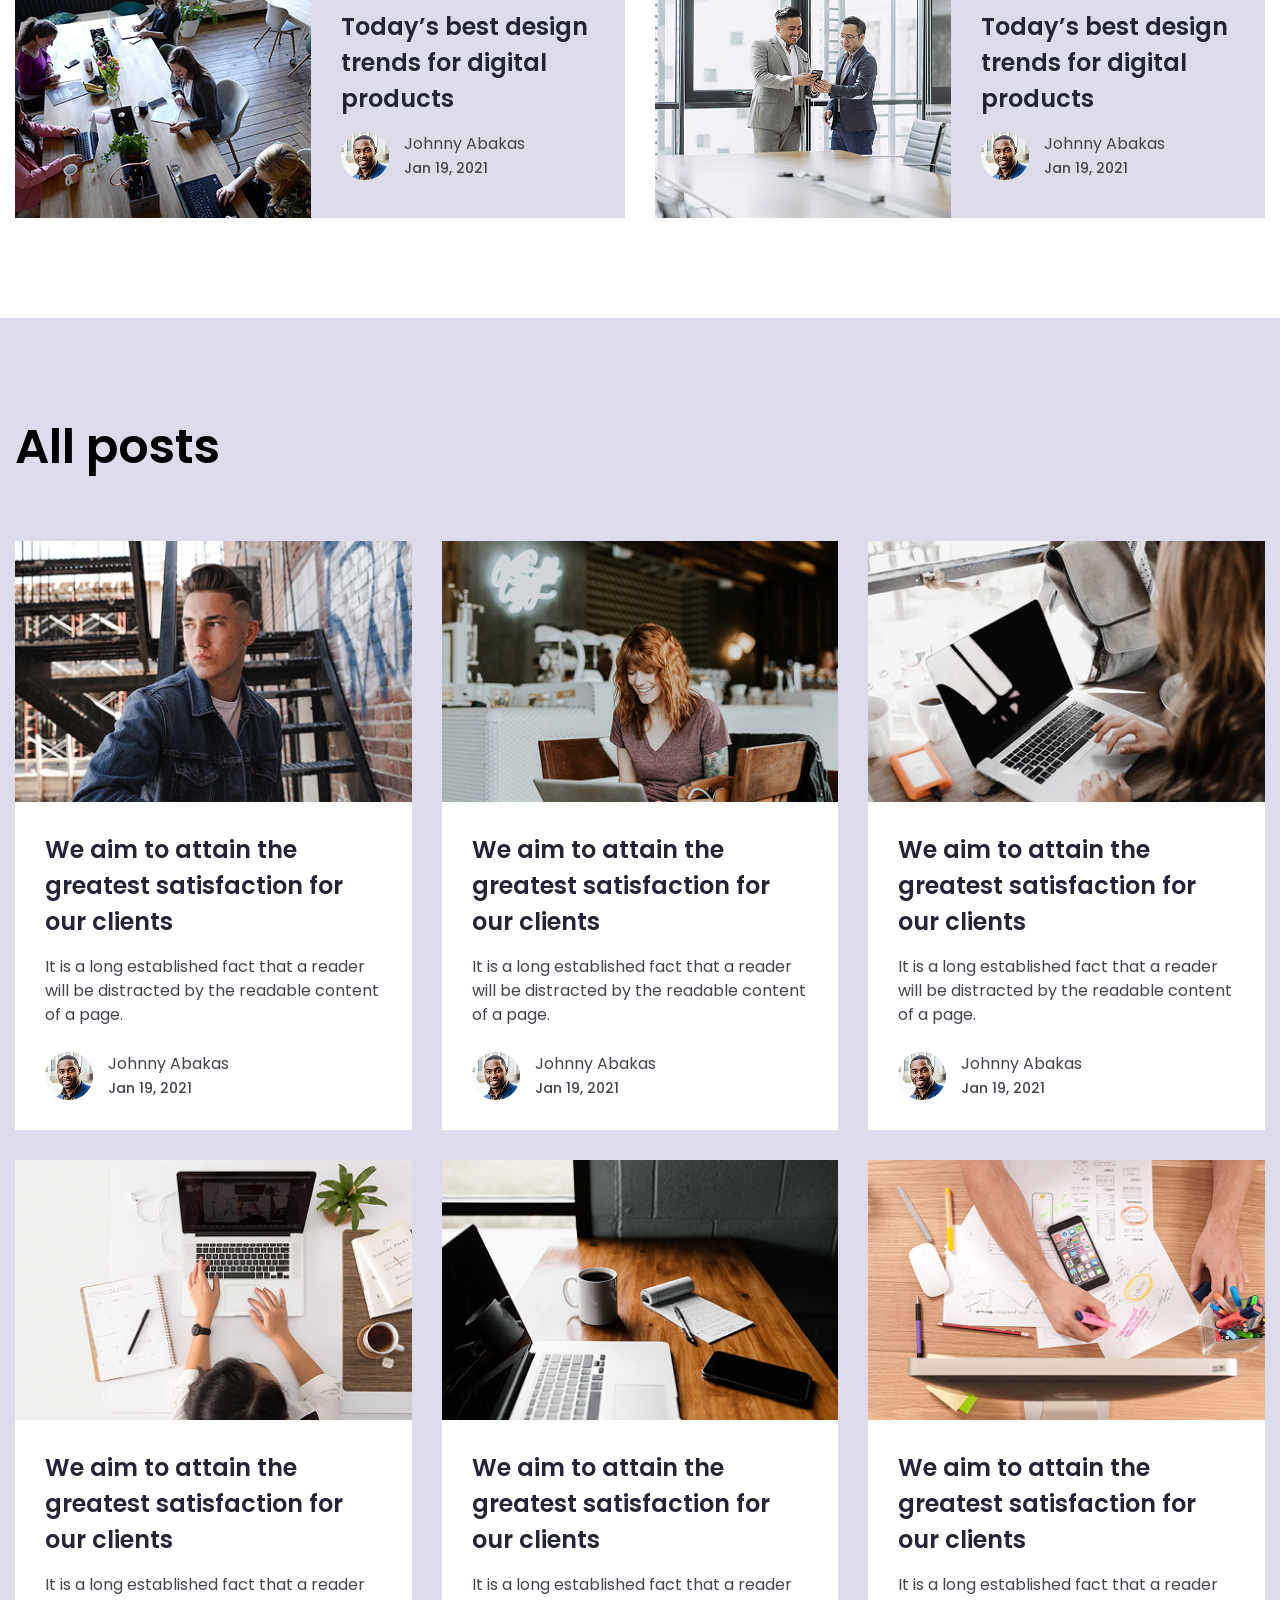
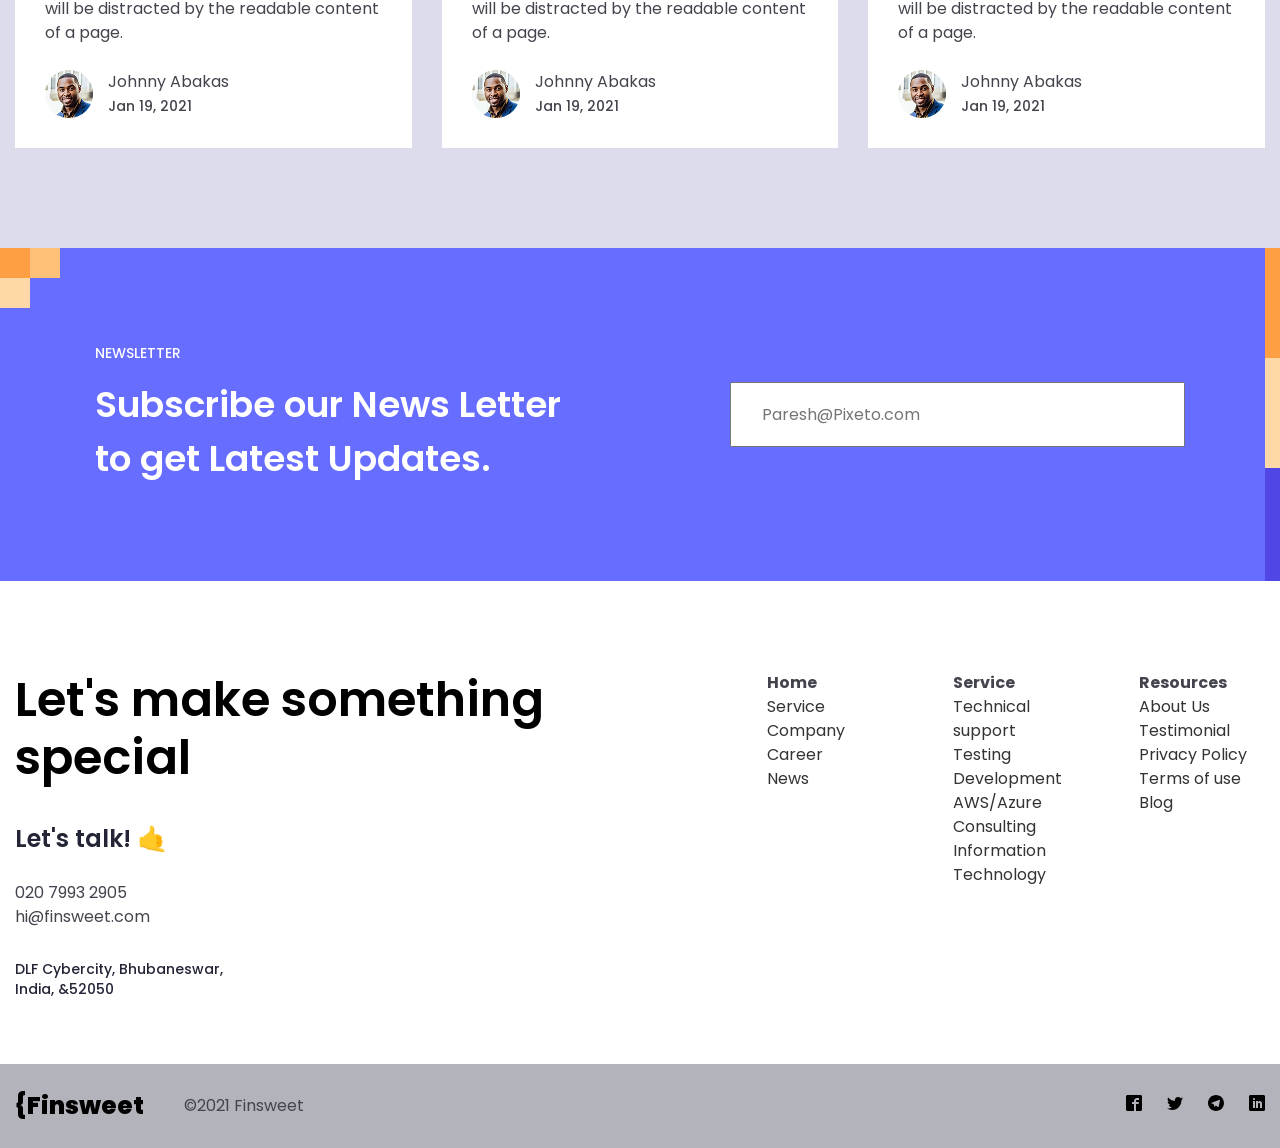
==== commit 80fc259b: "зробив адаптив" ====
--- a/blog.html
+++ b/blog.html
@@ -6,7 +6,7 @@
     <meta name="viewport" content="width=device-width, initial-scale=1.0">
     <link rel="stylesheet" href="https://cdn.jsdelivr.net/npm/modern-normalize@3.0.1/modern-normalize.min.css" />
     <link rel="stylesheet" href="./css/main.min.css">
-    <title>Document</title>
+    <title>Blog</title>
 </head>
 
 <body>
@@ -15,14 +15,14 @@
 
             <p class="logo">&lbrace;Finsweet</p>
             <ul class="header__list">
-                <li class="header__item"><a href="./home.html">Home</a></li>
+                <li class="header__item"><a href="./index.html">Home</a></li>
                 <li class="header__item"><a href="./service.html">Service</a></li>
                 <li class="header__item"><a href="./company.html">Company</a></li>
                 <li class="header__item"><a href="./careers.html">Career</a></li>
                 <li class="header__item"><a href="./blog.html">Blog</a></li>
-                <li class="header__item"><a href="">Contact us</a></li>
+                <li class="header__item"><a href="./contact.html">Contact us</a></li>
             </ul>
-            <button class="header-open" data-menu-button>
+            <button  class="header-open" data-menu-button>
                 <svg width="24px" height="16px" class="button__svg">
                     <use href="./images/icons/symbol-defs.svg#icon-menu" class="open"></use>
                     <use href="./images/icons/symbol-defs.svg#icon-cross" class="close"></use>
@@ -30,12 +30,12 @@
             </button>
             <div class="mobile" data-menu>
                 <ul class="mobile__list">
-                    <li class="mobile__item"><a href="./home.html">Home</a></li>
+                    <li class="mobile__item"><a href="./index.html">Home</a></li>
                     <li class="mobile__item"><a href="./service.html">Service</a></li>
                     <li class="mobile__item"><a href="./company.html">Company</a></li>
                     <li class="mobile__item"><a href="./careers.html">Career</a></li>
                     <li class="mobile__item"><a href="./blog.html">Blog</a></li>
-                    <li class="mobile__item"><a href="">Contact us</a></li>
+                    <li class="mobile__item"><a href="./contact.html">Contact us</a></li>
                 </ul>
 
             </div>
@@ -103,11 +103,11 @@
         </section>
         <section class="recent--post">
             <div class="container">
-                <h2 class="recent--post title">Read Recent Post</h2>
+                <h2 class="recent--post--title title">Read Recent Post</h2>
                 <ul class="recent--post__list">
 
-                    <li>
-                        <article class="recent--post__article">
+                    <li class="recent--post__item">
+                        <!-- <article class="recent--post__article"> -->
                             <img src="./images/blogs/recent-post/1.jpg" alt="" class="recent--post__img">
                             <div>
                                 <h3 class="recent--post__title">
@@ -121,10 +121,10 @@
                                     </div>
                                 </div>
                             </div>
-                        </article>
-                    </li>
-                    <li>
-                        <article class="recent--post__article">
+                        <!-- </article> -->
+                    </li>
+                    <li class="recent--post__item">
+                        <!-- <article class="recent--post__article"> -->
                             <img src="./images/blogs/recent-post/2.jpg" alt="" class="recent--post__img">
                             <div>
                                 <h3 class="recent--post__title">
@@ -138,10 +138,10 @@
                                     </div>
                                 </div>
                             </div>
-                        </article>
-                    </li>
-                    <li>
-                        <article class="recent--post__article">
+                        <!-- </article> -->
+                    </li>
+                    <li class="recent--post__item">
+                        <!-- <article class="recent--post__article"> -->
                             <img src="./images/blogs/recent-post/3.jpg" alt="" class="recent--post__img">
                             <div>
                                 <h3 class="recent--post__title">
@@ -155,10 +155,10 @@
                                     </div>
                                 </div>
                             </div>
-                        </article>
-                    </li>
-                    <li>
-                        <article class="recent--post__article">
+                        <!-- </article> -->
+                    </li>
+                    <li class="recent--post__item">
+                        <!-- <article class="recent--post__article"> -->
                             <img src="./images/blogs/recent-post/4.jpg" alt="" class="recent--post__img">
                             <div>
                                 <h3 class="recent--post__title">
@@ -172,7 +172,7 @@
                                     </div>
                                 </div>
                             </div>
-                        </article>
+                        <!-- </article> -->
                     </li>
 
                 </ul>
@@ -184,102 +184,102 @@
                 <ul class="all--posts__list">
                     <li class="all--posts__item">
                         <article>
-                            <img src="./images/blogs/all-posts/1.jpg" alt="">
-                            <div class="all--posts__box">
-                                <h2 class="all--posts__title">We aim to attain the greatest satisfaction for our clients
-                                </h2>
-                                <p class="all--posts__text">It is a long established fact that a reader will be
-                                    distracted
-                                    by the readable content of a page. </p>
-                                <div class="recent--post__person">
-                                    <img src="./images/Johnny.png" alt="" class="person__img">
-                                    <div>
-                                        <p class="person__name">Johnny Abakas</p>
-                                        <p class="person__date">Jan 19, 2021</p>
-                                    </div>
-                                </div>
-                            </div>
-                        </article>
-                    </li>
-                          <li class="all--posts__item">
-                        <article>
-                            <img src="./images/blogs/all-posts/2.jpg" alt="">
-                            <div class="all--posts__box">
-                                <h2 class="all--posts__title">We aim to attain the greatest satisfaction for our clients
-                                </h2>
-                                <p class="all--posts__text">It is a long established fact that a reader will be
-                                    distracted
-                                    by the readable content of a page. </p>
-                                <div class="recent--post__person">
-                                    <img src="./images/Johnny.png" alt="" class="person__img">
-                                    <div>
-                                        <p class="person__name">Johnny Abakas</p>
-                                        <p class="person__date">Jan 19, 2021</p>
-                                    </div>
-                                </div>
-                            </div>
-                        </article>
-                    </li>
-                          <li class="all--posts__item">
-                        <article>
-                            <img src="./images/blogs/all-posts/3.jpg" alt="">
-                            <div class="all--posts__box">
-                                <h2 class="all--posts__title">We aim to attain the greatest satisfaction for our clients
-                                </h2>
-                                <p class="all--posts__text">It is a long established fact that a reader will be
-                                    distracted
-                                    by the readable content of a page. </p>
-                                <div class="recent--post__person">
-                                    <img src="./images/Johnny.png" alt="" class="person__img">
-                                    <div>
-                                        <p class="person__name">Johnny Abakas</p>
-                                        <p class="person__date">Jan 19, 2021</p>
-                                    </div>
-                                </div>
-                            </div>
-                        </article>
-                    </li>
-                          <li class="all--posts__item">
-                        <article>
-                            <img src="./images/blogs/all-posts/4.jpg" alt="">
-                            <div class="all--posts__box">
-                                <h2 class="all--posts__title">We aim to attain the greatest satisfaction for our clients
-                                </h2>
-                                <p class="all--posts__text">It is a long established fact that a reader will be
-                                    distracted
-                                    by the readable content of a page. </p>
-                                <div class="recent--post__person">
-                                    <img src="./images/Johnny.png" alt="" class="person__img">
-                                    <div>
-                                        <p class="person__name">Johnny Abakas</p>
-                                        <p class="person__date">Jan 19, 2021</p>
-                                    </div>
-                                </div>
-                            </div>
-                        </article>
-                    </li>
-                          <li class="all--posts__item">
-                        <article>
-                            <img src="./images/blogs/all-posts/5.jpg" alt="">
-                            <div class="all--posts__box">
-                                <h2 class="all--posts__title">We aim to attain the greatest satisfaction for our clients
-                                </h2>
-                                <p class="all--posts__text">It is a long established fact that a reader will be
-                                    distracted
-                                    by the readable content of a page. </p>
-                                <div class="recent--post__person">
-                                    <img src="./images/Johnny.png" alt="" class="person__img">
-                                    <div>
-                                        <p class="person__name">Johnny Abakas</p>
-                                        <p class="person__date">Jan 19, 2021</p>
-                                    </div>
-                                </div>
-                            </div>
-                        </article>
-                    </li>
-                          <li class="all--posts__item">
-                        <article>
-                            <img src="./images/blogs/all-posts/6.jpg" alt="">
+                            <img src="./images/blogs/all-posts/1.jpg" alt="" class="all--post--img">
+                            <div class="all--posts__box">
+                                <h2 class="all--posts__title">We aim to attain the greatest satisfaction for our clients
+                                </h2>
+                                <p class="all--posts__text">It is a long established fact that a reader will be
+                                    distracted
+                                    by the readable content of a page. </p>
+                                <div class="recent--post__person">
+                                    <img src="./images/Johnny.png" alt="" class="person__img">
+                                    <div>
+                                        <p class="person__name">Johnny Abakas</p>
+                                        <p class="person__date">Jan 19, 2021</p>
+                                    </div>
+                                </div>
+                            </div>
+                        </article>
+                    </li>
+                          <li class="all--posts__item">
+                        <article>
+                            <img src="./images/blogs/all-posts/2.jpg" alt="" class="all--post--img">
+                            <div class="all--posts__box">
+                                <h2 class="all--posts__title">We aim to attain the greatest satisfaction for our clients
+                                </h2>
+                                <p class="all--posts__text">It is a long established fact that a reader will be
+                                    distracted
+                                    by the readable content of a page. </p>
+                                <div class="recent--post__person">
+                                    <img src="./images/Johnny.png" alt="" class="person__img">
+                                    <div>
+                                        <p class="person__name">Johnny Abakas</p>
+                                        <p class="person__date">Jan 19, 2021</p>
+                                    </div>
+                                </div>
+                            </div>
+                        </article>
+                    </li>
+                          <li class="all--posts__item">
+                        <article>
+                            <img src="./images/blogs/all-posts/3.jpg" alt="" class="all--post--img">
+                            <div class="all--posts__box">
+                                <h2 class="all--posts__title">We aim to attain the greatest satisfaction for our clients
+                                </h2>
+                                <p class="all--posts__text">It is a long established fact that a reader will be
+                                    distracted
+                                    by the readable content of a page. </p>
+                                <div class="recent--post__person">
+                                    <img src="./images/Johnny.png" alt="" class="person__img">
+                                    <div>
+                                        <p class="person__name">Johnny Abakas</p>
+                                        <p class="person__date">Jan 19, 2021</p>
+                                    </div>
+                                </div>
+                            </div>
+                        </article>
+                    </li>
+                          <li class="all--posts__item">
+                        <article>
+                            <img src="./images/blogs/all-posts/4.jpg" alt="" class="all--post--img">
+                            <div class="all--posts__box">
+                                <h2 class="all--posts__title">We aim to attain the greatest satisfaction for our clients
+                                </h2>
+                                <p class="all--posts__text">It is a long established fact that a reader will be
+                                    distracted
+                                    by the readable content of a page. </p>
+                                <div class="recent--post__person">
+                                    <img src="./images/Johnny.png" alt="" class="person__img">
+                                    <div>
+                                        <p class="person__name">Johnny Abakas</p>
+                                        <p class="person__date">Jan 19, 2021</p>
+                                    </div>
+                                </div>
+                            </div>
+                        </article>
+                    </li>
+                          <li class="all--posts__item">
+                        <article>
+                            <img src="./images/blogs/all-posts/5.jpg" alt="" class="all--post--img">
+                            <div class="all--posts__box">
+                                <h2 class="all--posts__title">We aim to attain the greatest satisfaction for our clients
+                                </h2>
+                                <p class="all--posts__text">It is a long established fact that a reader will be
+                                    distracted
+                                    by the readable content of a page. </p>
+                                <div class="recent--post__person">
+                                    <img src="./images/Johnny.png" alt="" class="person__img">
+                                    <div>
+                                        <p class="person__name">Johnny Abakas</p>
+                                        <p class="person__date">Jan 19, 2021</p>
+                                    </div>
+                                </div>
+                            </div>
+                        </article>
+                    </li>
+                          <li class="all--posts__item">
+                        <article>
+                            <img src="./images/blogs/all-posts/6.jpg" alt="" class="all--post--img">
                             <div class="all--posts__box">
                                 <h2 class="all--posts__title">We aim to attain the greatest satisfaction for our clients
                                 </h2>
--- a/css/main.min.css
+++ b/css/main.min.css
@@ -1 +1 @@
-@import"https://fonts.googleapis.com/css2?family=Poppins:wght@400;500;600;800&display=swap";h1,h2,h3,h4,h5,h6,p,ul{margin:0;padding:0}img{display:block;max-width:100%;height:auto}a{text-decoration:none;color:currentColor}li{list-style:none;padding:0;margin:0}button{border:0;padding:0;background-color:rgba(0,0,0,0)}*,*::before,*::after{-webkit-box-sizing:border-box;box-sizing:border-box}html,body{margin:0;max-width:100%;overflow-x:hidden}.container{padding-left:15px;padding-right:15px;margin-left:auto;margin-right:auto}@media screen and (min-width: 480px){.container{width:480px}}@media screen and (min-width: 768px){.container{width:768px}}@media screen and (min-width: 1280px){.container{width:1280px}}body{font-family:Poppins;font-weight:400;font-size:14px;line-height:24px;letter-spacing:0px;color:#43444d}@media screen and (min-width: 1280px){body{font-size:16px}}html{scroll-behavior:smooth}.visually-hidden{position:absolute;width:1px;height:1px;margin:-1px;border:0;padding:0;white-space:nowrap;clip-path:inset(100%);clip:rect(0 0 0 0);overflow:hidden}.section-label{font-weight:500;font-size:14px;color:#000;margin-bottom:15px}.title{font-weight:600;font-size:30px;line-height:40px;color:#000}@media screen and (min-width: 768px){.title{font-size:40px;line-height:50px}}@media screen and (min-width: 1280px){.title{font-size:48px;line-height:58px}}.icon{width:50px;height:50px;border-radius:50%;background:#ffe6d2;display:-webkit-box;display:-ms-flexbox;display:flex;-webkit-box-align:center;-ms-flex-align:center;align-items:center;-webkit-box-pack:center;-ms-flex-pack:center;justify-content:center}.header{background-color:#232536}.header__container{height:80px;display:-webkit-box;display:-ms-flexbox;display:flex;-webkit-box-align:center;-ms-flex-align:center;align-items:center;-webkit-box-pack:justify;-ms-flex-pack:justify;justify-content:space-between;border-bottom:1px solid hsla(0,0%,100%,.0509803922)}.logo{font-weight:800;font-size:25px;color:#fff}.header__list{gap:32px;display:none;font-weight:500}@media screen and (min-width: 768px){.header__list{display:-webkit-box;display:-ms-flexbox;display:flex}}.header__list.is-open{display:block}.header__item{color:#86899b}.header__item:hover{color:#fff}.header-open{position:absolute;top:0;right:20px;display:block;padding:22px 0}@media screen and (min-width: 768px){.header-open{display:none}}.header-open{z-index:3}.header-open .close{display:none}.header-open .open{display:block}.header-open.is-open .open{display:none}.header-open.is-open .close{fill:#000;display:block}.mobile{position:fixed;top:0;right:0;width:250px;height:310px;border-bottom-left-radius:50px;background-color:#fff;-webkit-transform:translateX(100%);transform:translateX(100%);-webkit-transition:-webkit-transform 200ms linear;transition:-webkit-transform 200ms linear;transition:transform 200ms linear;transition:transform 200ms linear, -webkit-transform 200ms linear;padding:48px 40px;z-index:2}@media screen and (max-width: 767px){.mobile.is-open{-webkit-transform:translateX(0);transform:translateX(0)}}.mobile__list{font-weight:500;font-size:20px;margin-bottom:15px}.mobile__item{-webkit-transition:color 200ms linear;transition:color 200ms linear}.mobile__item:not(:last-child){margin-bottom:15px}.mobile__item:hover,.mobile__item:focus{color:#fff}.button__svg{display:block;z-index:2;fill:#fff}.hero{background-color:#232536;padding:70px 0}@media screen and (min-width: 1280px){.hero{padding:100px 0}}.hero .container{display:-webkit-box;display:-ms-flexbox;display:flex;-webkit-box-pack:justify;-ms-flex-pack:justify;justify-content:space-between;-webkit-box-align:center;-ms-flex-align:center;align-items:center}.hero__title{width:430px;font-weight:600;font-size:35px;color:#fff;line-height:50px;margin-bottom:25px}@media screen and (min-width: 1280px){.hero__title{font-size:56px;width:600px;line-height:68px}}.hero__text{width:405px;color:#86899b;margin-bottom:32px}@media screen and (min-width: 1280px){.hero__text{width:520px}}.hero__button{font-weight:500;color:#fff;padding:20px 32px;background-color:#444cfc;cursor:pointer}.hero__img{display:none}@media screen and (min-width: 768px){.hero__img{display:block;height:370px;width:520px}}@media screen and (min-width: 1280px){.hero__img{height:630px}}.about{padding:70px 0}@media screen and (min-width: 1280px){.about{padding:100px 0}}.about-content{margin-bottom:50px}@media screen and (min-width: 1280px){.about-content{display:-webkit-box;display:-ms-flexbox;display:flex;-webkit-box-pack:justify;-ms-flex-pack:justify;justify-content:space-between;-webkit-box-align:center;-ms-flex-align:center;align-items:center}}.about__title{width:500px;margin-bottom:30px}@media screen and (min-width: 768px){.about__title{width:530px}}@media screen and (min-width: 1280px){.about__title{width:630px;margin-bottom:0}}.about__text{width:450px;color:#5d5f6d}@media screen and (min-width: 768px){.about__text{width:550px}}.about__subtitle{font-weight:600;font-size:25px;color:#000;margin-bottom:20px}@media screen and (min-width: 768px){.about__subtitle{font-size:36px}}.about__list--img{display:-webkit-box;display:-ms-flexbox;display:flex;-webkit-box-align:center;-ms-flex-align:center;align-items:center;-webkit-box-orient:vertical;-webkit-box-direction:normal;-ms-flex-direction:column;flex-direction:column;margin-bottom:50px;margin-top:50px}@media screen and (min-width: 768px){.about__list--img{-webkit-box-orient:horizontal;-webkit-box-direction:normal;-ms-flex-direction:row;flex-direction:row;-webkit-box-pack:justify;-ms-flex-pack:justify;justify-content:space-between}}.about__item--img:not(:last-child){margin-bottom:15px}@media screen and (min-width: 768px){.about__item--img:not(:last-child){margin-bottom:0}}.about__img{width:400px;height:446px}@media screen and (min-width: 768px)and (max-width: 1279px){.about__img{width:240px;height:265px}}.about__list{display:-webkit-box;display:-ms-flexbox;display:flex;color:#000;gap:25px}@media screen and (min-width: 768px){.about__list{gap:65px}}.about__number{position:relative;font-weight:500;font-size:30px;margin-bottom:30px}@media screen and (min-width: 768px){.about__number{font-weight:600;font-size:36px;margin-bottom:35px}}.about__number::after{content:"";position:absolute;left:0;bottom:-25px;width:60%;height:5px;background:-webkit-gradient(linear, left top, right top, color-stop(33%, #ff9f43), color-stop(33%, #ffd8a8), color-stop(66%, #4f46e5));background:linear-gradient(to right, #ff9f43 33%, #ffd8a8 33% 66%, #4f46e5 66%)}.process{padding:70px 0}@media screen and (min-width: 1280px){.process{padding:100px 0}}.process__title{width:425px;margin-bottom:15px}@media screen and (min-width: 768px){.process__title{width:565px}}@media screen and (min-width: 1280px){.process__title{width:680px}}.process__list{display:-webkit-box;display:-ms-flexbox;display:flex;-webkit-box-orient:vertical;-webkit-box-direction:normal;-ms-flex-direction:column;flex-direction:column;-webkit-box-align:center;-ms-flex-align:center;align-items:center}@media screen and (min-width: 768px){.process__list{display:grid;grid-template-columns:repeat(2, 1fr);gap:30px}}@media screen and (min-width: 1280px){.process__list{grid-template-columns:repeat(3, 1fr)}}.process__item{position:relative;width:394px;height:210px;display:-webkit-box;display:-ms-flexbox;display:flex;-webkit-box-align:center;-ms-flex-align:center;align-items:center;-webkit-box-pack:center;-ms-flex-pack:center;justify-content:center;border:1px solid rgba(35,37,54,.168627451)}.process__item h3{margin-bottom:10px}.process__item p{color:#5d5f6d}@media screen and (min-width: 768px)and (max-width: 1279px){.process__item{width:350px}}@media screen and (max-width: 767px){.process__item:not(:last-child){margin-bottom:15px}}.process__text{width:445px;margin-bottom:50px}@media screen and (min-width: 768px){.process__text{width:640px;margin-bottom:70px}}.process-card__icon{margin-bottom:15px}.process__content{width:290px}.number{position:absolute;top:20px;right:20px;color:#ccc;font-weight:bold}.home--services{background-color:#ffe6d2;padding:70px 0}@media screen and (min-width: 1280px){.home--services{padding:100px 0}}.home--services__title{margin-bottom:40px}.home--services__button{font-weight:500;color:#fff;background-color:#444cfc;padding:20px 32px;margin-bottom:80px;cursor:pointer}.home--secvices__list{display:-webkit-box;display:-ms-flexbox;display:flex;-webkit-box-orient:vertical;-webkit-box-direction:normal;-ms-flex-direction:column;flex-direction:column;-webkit-box-align:center;-ms-flex-align:center;align-items:center}@media screen and (min-width: 1280px){.home--secvices__list{-webkit-box-orient:horizontal;-webkit-box-direction:normal;-ms-flex-direction:row;flex-direction:row;-webkit-box-pack:justify;-ms-flex-pack:justify;justify-content:space-between}}.home--services__item{display:-webkit-box;display:-ms-flexbox;display:flex;-webkit-box-align:center;-ms-flex-align:center;align-items:center;-webkit-box-pack:center;-ms-flex-pack:center;justify-content:center;width:450px;height:260px;background-color:#fff}.home--services__item:not(:last-child){margin-bottom:15px}@media screen and (min-width: 1280px){.home--services__item:not(:last-child){margin-bottom:0}}@media screen and (min-width: 1280px){.home--services__item{width:405px}}.home--services__card{margin-bottom:15px}.home--services__subtitle{margin-bottom:10px}.home--services__text{width:325px;font-size:18px}@media screen and (min-width: 1280px){.home--services__text{font-size:16px}}.expertise{background-color:#ecf8f9;padding:70px 0}@media screen and (min-width: 1280px){.expertise{padding:100px 0}}@media screen and (min-width: 768px){.expertise .container{display:-webkit-box;display:-ms-flexbox;display:flex;-webkit-box-align:center;-ms-flex-align:center;align-items:center;-webkit-box-pack:justify;-ms-flex-pack:justify;justify-content:space-between}}.expertise__box{width:620px}.expertise__title{width:410px;margin-bottom:15px;font-size:30px;line-height:45px}@media screen and (min-width: 1280px){.expertise__title{width:620px;font-size:48px;line-height:58px}}.expertise__list{position:relative}.expertise__list::after{content:"";position:absolute;left:0;bottom:0;width:100%;height:8px;background:-webkit-gradient(linear, left top, right top, color-stop(33%, #ff9f43), color-stop(33%, #ffd8a8), color-stop(66%, #4f46e5));background:linear-gradient(to right, #ff9f43 33%, #ffd8a8 33% 66%, #4f46e5 66%)}.expertise__item{height:140px;display:-webkit-box;display:-ms-flexbox;display:flex;-webkit-box-align:center;-ms-flex-align:center;align-items:center;-webkit-box-pack:center;-ms-flex-pack:center;justify-content:center;background-color:#fff}.expertise__item:not(:last-child){margin-bottom:15px}@media screen and (min-width: 768px)and (max-width: 1279px){.expertise__item{width:325px}}@media screen and (min-width: 1280px){.expertise__item{width:440px}}.expertise__content{width:400px;margin-bottom:15px}@media screen and (min-width: 768px){.expertise__content{margin-bottom:0}}.expertise__text{width:300px;font-weight:500;font-size:14px;line-height:20px;margin-top:10px}@media screen and (min-width: 768px)and (max-width: 1279px){.expertise__text{width:210px}}.expertise__card{margin-right:15px}.customers{padding:110px 0}.customers .container{display:-webkit-box;display:-ms-flexbox;display:flex;-webkit-box-orient:vertical;-webkit-box-direction:normal;-ms-flex-direction:column;flex-direction:column;-webkit-box-align:center;-ms-flex-align:center;align-items:center;-webkit-box-pack:justify;-ms-flex-pack:justify;justify-content:space-between}@media screen and (min-width: 768px){.customers .container{-webkit-box-orient:horizontal;-webkit-box-direction:normal;-ms-flex-direction:row;flex-direction:row;-webkit-box-pack:justify;-ms-flex-pack:justify;justify-content:space-between}}.customers__list{display:-webkit-box;display:-ms-flexbox;display:flex;gap:12px}.customers__left{width:500px}.customers__left::before{content:"";display:block;width:16px;height:16px;background:#5d5fef;margin-bottom:16px}.customers__left h3{font-weight:500;font-size:18px;line-height:28px;color:#232536;margin-bottom:15px}.customers__left p{margin-bottom:20px}.customers__reviews{font-weight:500;font-size:16px;line-height:24px;margin-bottom:0}.customers__title{margin-bottom:15px;width:350px;font-size:27px}@media screen and (min-width: 768px){.customers__title{font-size:30px}}@media screen and (min-width: 1280px){.customers__title{width:600px;font-size:48px;line-height:58px}}.customers__list{margin-bottom:15px}.customers__right{padding-top:40px;position:relative}@media screen and (min-width: 768px){.customers__right{padding-top:0;padding-left:40px}}.customers__right::before{content:"";width:100%;height:15px;background:-webkit-gradient(linear, left top, right top, color-stop(33%, #ff9f43), color-stop(33%, #ffd8a8), color-stop(66%, #4f46e5));background:linear-gradient(to right, #ff9f43 33%, #ffd8a8 33% 66%, #4f46e5 66%);position:absolute;top:0;left:0}@media screen and (min-width: 768px){.customers__right::before{width:15px;height:100%;background:-webkit-gradient(linear, left top, left bottom, color-stop(33%, #ff9f43), color-stop(33%, #ffd8a8), color-stop(66%, #4f46e5));background:linear-gradient(to bottom, #ff9f43 33%, #ffd8a8 33% 66%, #4f46e5 66%)}}.customers__content{font-weight:600;font-size:24px;line-height:36px;width:500px;margin-bottom:25px;color:#232536}@media screen and (min-width: 768px)and (max-width: 1279px){.customers__content{width:360px;font-size:18px}}.client{display:-webkit-box;display:-ms-flexbox;display:flex;-webkit-box-align:center;-ms-flex-align:center;align-items:center}.client__img{margin-right:15px}.blogs{padding:70px 0}@media screen and (min-width: 1280px){.blogs{padding:100px 0}}.blogs__title{margin-bottom:50px;width:710px}@media screen and (min-width: 1280px){.blogs__list{display:-webkit-box;display:-ms-flexbox;display:flex;-webkit-box-pack:justify;-ms-flex-pack:justify;justify-content:space-between}}.blogs__text{font-weight:600;font-size:24px;line-height:36px;color:#232536;width:260px;margin-bottom:20px}@media screen and (min-width: 768px){.blogs__item article{display:-webkit-box;display:-ms-flexbox;display:flex;-webkit-box-align:center;-ms-flex-align:center;align-items:center}}.blogs__item:nth-child(1){margin-bottom:25px}@media screen and (min-width: 1280px){.blogs__item:nth-child(1){margin-bottom:0}}.blogs__img{margin-bottom:20px}@media screen and (min-width: 768px){.blogs__img{margin-bottom:0;margin-right:30px}}.blogs__link{font-weight:500;color:#444cfc}.subscribe .container{position:relative;padding:65px 45px;background-color:#666dff}@media screen and (min-width: 768px){.subscribe .container{padding:95px 95px}}@media screen and (min-width: 1280px){.subscribe .container{display:-webkit-box;display:-ms-flexbox;display:flex;-webkit-box-align:center;-ms-flex-align:center;align-items:center;-webkit-box-pack:justify;-ms-flex-pack:justify;justify-content:space-between}}.subscribe .container::after{content:"";position:absolute;width:15px;height:100%;background:-webkit-gradient(linear, left top, left bottom, color-stop(33%, #ff9f43), color-stop(33%, #ffd8a8), color-stop(66%, #4f46e5));background:linear-gradient(to bottom, #ff9f43 33%, #ffd8a8 33% 66%, #4f46e5 66%);top:0;right:0}.subscribe .container::before{content:"";position:absolute;top:0;left:0;width:60px;height:60px;background:-webkit-gradient(linear, left top, left bottom, from(#ff9f43), to(#ff9f43)) 0 0/30px 30px,-webkit-gradient(linear, left top, left bottom, from(#ffc078), to(#ffc078)) 30px 0/30px 30px,-webkit-gradient(linear, left top, left bottom, from(#ffd8a8), to(#ffd8a8)) 0 30px/30px 30px;background:linear-gradient(#ff9f43, #ff9f43) 0 0/30px 30px,linear-gradient(#ffc078, #ffc078) 30px 0/30px 30px,linear-gradient(#ffd8a8, #ffd8a8) 0 30px/30px 30px;background-repeat:no-repeat}.subscribe__text{font-weight:500;font-size:14px;line-height:20px;color:#fff;margin-bottom:15px}.subscribe__title{font-weight:600;font-size:25px;line-height:45px;color:#fff;width:400px;margin-bottom:20px}@media screen and (min-width: 768px){.subscribe__title{font-size:30px;line-height:54px;width:490px}}@media screen and (min-width: 1280px){.subscribe__title{font-size:36px;margin-bottom:0}}.subscribe__input{width:390px;height:65px;padding:20px 0 20px 30px}@media screen and (min-width: 768px){.subscribe__input{width:455px}}.footer{padding-top:70px}@media screen and (min-width: 1280px){.footer{padding-top:90px}}.footer .container{display:-webkit-box;display:-ms-flexbox;display:flex;-webkit-box-pack:justify;-ms-flex-pack:justify;justify-content:space-between}.footer__left{padding-bottom:65px}.footer__title{font-size:27px;width:260px;margin-bottom:25px}@media screen and (min-width: 1280px){.footer__title{font-size:48px;width:530px;margin-bottom:40px}}.footer__talk{font-weight:600;font-size:24px;color:#232536;margin-bottom:30px}.footer__mail{margin-bottom:30px}.footer__address{font-weight:500;font-size:14px;line-height:20px;color:#232536;width:220px}.footer__menus{display:none}@media screen and (min-width: 768px){.footer__menus{display:grid;grid-template-columns:repeat(3, 1fr);gap:20px}}@media screen and (min-width: 1280px){.footer__menus{gap:60px}}.footer__menu{width:126px}.footer__menu li{margin-bottom:10px}.footer__menu li ::after{content:"";display:block;width:100%;height:2px;background-color:#b2b3bb}.footer__menu li ::after:hover{background-color:#eb0c17}.footer__menu a{display:block;text-decoration:none;color:#333}.footer__bottom{background-color:#b2b3bb;padding:30px 0}.footer__bottom--left{display:-webkit-box;display:-ms-flexbox;display:flex;-webkit-box-align:center;-ms-flex-align:center;align-items:center}.footer__bottom--left .logo{color:#000;margin-right:40px}.footer__network{display:-webkit-box;display:-ms-flexbox;display:flex;-webkit-box-align:center;-ms-flex-align:center;align-items:center;gap:25px}.service-hero{padding:100px 0;background-color:#ffe6d2}.service-hero .container{display:-webkit-box;display:-ms-flexbox;display:flex;-webkit-box-align:center;-ms-flex-align:center;align-items:center;-webkit-box-pack:justify;-ms-flex-pack:justify;justify-content:space-between}.service-hero__title{font-weight:600;font-size:48px;line-height:58px;color:#232536;width:630px;margin-bottom:25px}.service-hero__text{width:620px;margin-bottom:40px}.services-hero__item:not(:last-child){margin-bottom:15px}.services-hero__link{font-weight:600;font-size:24px;color:#232536}.services-block__text{font-weight:600;font-size:24px;margin-bottom:20px}.services-block__title{font-weight:600;font-size:36px;line-height:54px;color:#232536;width:630px;margin-bottom:25px}.services-block__content{width:623px}.services-block__item{display:-webkit-box;display:-ms-flexbox;display:flex;-webkit-box-align:center;-ms-flex-align:center;align-items:center;-webkit-box-pack:justify;-ms-flex-pack:justify;justify-content:space-between;margin-bottom:95px}.services-block__item:nth-child(even){-webkit-box-orient:horizontal;-webkit-box-direction:reverse;-ms-flex-direction:row-reverse;flex-direction:row-reverse}.company{padding:100px 0}.company__title{margin-bottom:25px}.company__text{width:720px;margin-bottom:65px}.company__list--img{position:relative;display:-webkit-box;display:-ms-flexbox;display:flex;-webkit-box-pack:justify;-ms-flex-pack:justify;justify-content:space-between;margin-bottom:50px;margin-top:50px}.company__list--img::after{content:"";position:absolute;right:0;bottom:100%;width:345px;height:15px;background:-webkit-gradient(linear, left top, right top, color-stop(33%, #ff9f43), color-stop(33%, #ffd8a8), color-stop(66%, #4f46e5));background:linear-gradient(to right, #ff9f43 33%, #ffd8a8 33% 66%, #4f46e5 66%)}.story{padding:100px 0}.story .container{display:-webkit-box;display:-ms-flexbox;display:flex;-webkit-box-align:center;-ms-flex-align:center;align-items:center;-webkit-box-pack:justify;-ms-flex-pack:justify;justify-content:space-between}.story__title{font-weight:600;font-size:36px;line-height:54px;color:#232536;width:550px;margin-bottom:25px}.story__right{width:620px;height:370px;background-color:rgba(255,211,175,.568627451);display:-webkit-box;display:-ms-flexbox;display:flex;-webkit-box-align:center;-ms-flex-align:center;align-items:center;-webkit-box-pack:center;-ms-flex-pack:center;justify-content:center}.story__list{display:grid;grid-template-columns:repeat(2, 1fr);gap:40px 60px;width:340px}.story__item{width:140px;height:100px}.story__text{width:550px}.story__number{font-weight:600;font-size:36px;color:#232536;margin-bottom:10px}.story__number::after{content:"";display:block;width:75px;height:6px;background:-webkit-gradient(linear, left top, right top, color-stop(33%, #ff9f43), color-stop(33%, #ffd8a8), color-stop(66%, #4f46e5));background:linear-gradient(to right, #ff9f43 33%, #ffd8a8 33% 66%, #4f46e5 66%);margin-top:15px}.story__item--text{font-weight:600;font-size:16px;color:#232536}.vision{padding:100px 0}.vision__title{font-weight:600;font-size:36px;line-height:54px;color:#232536;width:700px;margin-bottom:25px}.vision__text{width:630px;margin-bottom:60px}.team__title{width:620px;margin-bottom:25px}.team__text{width:500px;margin-bottom:60px}.team__list{display:-webkit-box;display:-ms-flexbox;display:flex;-ms-flex-wrap:wrap;flex-wrap:wrap}.team__img{width:312px}.careers{padding:100px 0;text-align:center}.careers__title{font-weight:600;font-size:48px;line-height:58px;color:#000;margin-bottom:25px}.careers__text{margin-bottom:65px}.careers__decor{font-weight:800;font-size:200px;line-height:.5;color:#ff9f43}.careers__decor span:nth-child(1){color:#4f46e5}.careers__decor span:nth-child(2){color:#ffd8a8}.jobs{padding:100px 0}.jobs__title{font-weight:600;font-size:48px;line-height:58px;color:#000;margin-bottom:25px}.jobs__box{height:950px;background-color:#d1ecee}.jobs__list{padding:78px;display:grid;grid-template-columns:repeat(3, minmax(0, 1fr));gap:30px}.jobs__item{height:245px;padding:48px 0 0 48px;background-color:#fff}.job__title{font-weight:600;font-size:16px;margin-bottom:10px;color:#232536}.job__info{margin-bottom:52px}.job__link{font-weight:500;color:#5d5fef}.culture{padding:95px 0;background-color:#dcdcec}.culture__title{width:770px;margin-bottom:25px}.culture__text{width:620px;margin-bottom:65px}.culture__list{display:grid;grid-template-columns:repeat(3, minmax(0, 1fr));gap:12px}.culture__item{height:200px;background-color:#fff;padding:32px 0 0 20px}.culture__icon{margin-bottom:10px}.culture__item--title{font-weight:600;font-size:16px;margin-bottom:10px}.trending{padding:95px 0}.trending .container{display:-webkit-box;display:-ms-flexbox;display:flex;-webkit-box-pack:justify;-ms-flex-pack:justify;justify-content:space-between}.trending__title{width:625px;margin-bottom:25px}.trending__item:not(:last-child){margin-bottom:50px}.trending__text{width:620px;margin-bottom:40px}.trending__person{display:-webkit-box;display:-ms-flexbox;display:flex;-webkit-box-align:center;-ms-flex-align:center;align-items:center;margin-bottom:50px}.trending__person--img{margin-right:12px}.trending__name{margin-right:30px}.trending__img{width:610px}.box--right{display:-webkit-box;display:-ms-flexbox;display:flex;-webkit-box-align:center;-ms-flex-align:center;align-items:center;-webkit-box-pack:center;-ms-flex-pack:center;justify-content:center;width:515px;height:740px;background-color:#ffdfc6}.trending__item--title{font-weight:600;font-size:24px;line-height:36px;margin-bottom:15px;color:#232536;width:370px}.person__date{font-weight:500;font-size:14px}.trending__person{display:-webkit-box;display:-ms-flexbox;display:flex;-webkit-box-align:center;-ms-flex-align:center;align-items:center}.person__img{margin-right:15px}.recent--post{margin-bottom:65px}.recent--post__article{display:-webkit-box;display:-ms-flexbox;display:flex;-webkit-box-align:center;-ms-flex-align:center;align-items:center;background-color:#dddde9}.recent--post__img{margin-right:32px}.recent--post__title{width:250px;font-weight:600;font-size:24px;line-height:36px;margin-bottom:15px;color:#232536}.recent--post__list{display:grid;grid-template-columns:repeat(2, minmax(0, 1fr));gap:30px}.recent--post__item{margin-bottom:0}.recent--post__person{display:-webkit-box;display:-ms-flexbox;display:flex;-webkit-box-align:center;-ms-flex-align:center;align-items:center}.all--posts{padding:95px 0;background-color:#dcdcec}.all--posts .title{margin-bottom:65px}.all--posts__list{display:grid;grid-template-columns:repeat(3, minmax(0, 1fr));gap:30px}.all--posts__item{background-color:#fff}.all--posts__title{width:340px;font-weight:600;font-size:24px;line-height:36px;margin-bottom:15px;color:#232536}.all--posts__text{width:340px;margin-bottom:25px}.all--posts__box{padding:30px}/*# sourceMappingURL=main.min.css.map */+@import"https://fonts.googleapis.com/css2?family=Poppins:wght@400;500;600;800&display=swap";h1,h2,h3,h4,h5,h6,p,ul{margin:0;padding:0}img{display:block;max-width:100%;height:auto}a{text-decoration:none;color:currentColor}li{list-style:none;padding:0;margin:0}button{border:0;padding:0;background-color:rgba(0,0,0,0)}*,*::before,*::after{-webkit-box-sizing:border-box;box-sizing:border-box}html,body{margin:0;max-width:100%;overflow-x:hidden}.container{padding-left:15px;padding-right:15px;margin-left:auto;margin-right:auto}@media screen and (min-width: 480px){.container{width:480px}}@media screen and (min-width: 768px){.container{width:768px}}@media screen and (min-width: 1280px){.container{width:1280px}}body{font-family:Poppins;font-weight:400;font-size:14px;line-height:24px;letter-spacing:0px;color:#43444d}@media screen and (min-width: 1280px){body{font-size:16px}}html{scroll-behavior:smooth}.visually-hidden{position:absolute;width:1px;height:1px;margin:-1px;border:0;padding:0;white-space:nowrap;clip-path:inset(100%);clip:rect(0 0 0 0);overflow:hidden}.section-label{font-weight:500;font-size:14px;color:#000;margin-bottom:15px}.title{font-weight:600;font-size:25px;line-height:35px;color:#000}@media(min-width: 480px){.title{font-size:30px;line-height:40px}}@media screen and (min-width: 768px){.title{font-size:40px;line-height:50px}}@media screen and (min-width: 1280px){.title{font-size:48px;line-height:58px}}.icon{width:50px;height:50px;border-radius:50%;background:#ffe6d2;display:-webkit-box;display:-ms-flexbox;display:flex;-webkit-box-align:center;-ms-flex-align:center;align-items:center;-webkit-box-pack:center;-ms-flex-pack:center;justify-content:center}.header{background-color:#232536}.header__container{height:80px;display:-webkit-box;display:-ms-flexbox;display:flex;-webkit-box-align:center;-ms-flex-align:center;align-items:center;-webkit-box-pack:justify;-ms-flex-pack:justify;justify-content:space-between;border-bottom:1px solid hsla(0,0%,100%,.0509803922)}.logo{font-weight:800;font-size:25px;color:#fff}.header__list{gap:32px;display:none;font-weight:500}@media screen and (min-width: 768px){.header__list{display:-webkit-box;display:-ms-flexbox;display:flex}}.header__list.is-open{display:block}.header__item{color:#86899b}.header__item:hover{color:#fff}.header-open{position:absolute;top:0;right:20px;display:block;padding:22px 0}@media screen and (min-width: 768px){.header-open{display:none}}.header-open{z-index:3}.header-open .close{display:none}.header-open .open{display:block}.header-open.is-open .open{display:none}.header-open.is-open .close{fill:#000;display:block}.mobile{position:fixed;top:0;right:0;width:250px;height:310px;border-bottom-left-radius:50px;background-color:#fff;-webkit-transform:translateX(100%);transform:translateX(100%);-webkit-transition:-webkit-transform 200ms linear;transition:-webkit-transform 200ms linear;transition:transform 200ms linear;transition:transform 200ms linear, -webkit-transform 200ms linear;padding:48px 40px;z-index:2}@media screen and (max-width: 767px){.mobile.is-open{-webkit-transform:translateX(0);transform:translateX(0)}}.mobile__list{font-weight:500;font-size:20px;margin-bottom:15px}.mobile__item{-webkit-transition:color 200ms linear;transition:color 200ms linear}.mobile__item:not(:last-child){margin-bottom:15px}.mobile__item:hover,.mobile__item:focus{color:#fff}.button__svg{display:block;z-index:2;fill:#fff}.hero{background-color:#232536;padding:70px 0}@media screen and (min-width: 1280px){.hero{padding:100px 0}}.hero .container{display:-webkit-box;display:-ms-flexbox;display:flex;-webkit-box-pack:justify;-ms-flex-pack:justify;justify-content:space-between;-webkit-box-align:center;-ms-flex-align:center;align-items:center}.hero__title{font-weight:600;font-size:30px;color:#fff;line-height:50px;margin-bottom:25px}@media screen and (min-width: 480px){.hero__title{width:430px;font-size:35px}}@media screen and (min-width: 1280px){.hero__title{font-size:56px;width:600px;line-height:68px}}.hero__text{color:#86899b;margin-bottom:32px}@media screen and (min-width: 480px){.hero__text{width:405px}}@media screen and (min-width: 1280px){.hero__text{width:520px}}.hero__button{font-weight:500;color:#fff;padding:20px 32px;background-color:#444cfc;cursor:pointer}.hero__img{display:none}@media screen and (min-width: 768px){.hero__img{display:block;height:370px;width:520px}}@media screen and (min-width: 1280px){.hero__img{height:630px}}.about{padding:70px 0}@media screen and (min-width: 1280px){.about{padding:100px 0}}.about-content{margin-bottom:50px}@media screen and (min-width: 768px){.about-content{display:-webkit-box;display:-ms-flexbox;display:flex;-webkit-box-pack:justify;-ms-flex-pack:justify;justify-content:space-between;-webkit-box-align:center;-ms-flex-align:center;align-items:center}}.about__title{font-weight:600;font-size:25px;line-height:35px;margin-bottom:20px;color:#000}@media(min-width: 480px){.about__title{line-height:40px;width:400px;margin-bottom:30px}}@media screen and (min-width: 768px){.about__title{width:480px}}@media screen and (min-width: 1280px){.about__title{width:530px;font-size:30px;width:630px;margin-bottom:0}}.about__text{color:#5d5f6d}@media screen and (min-width: 768px){.about__text{width:340px}}@media(min-width: 1280px){.about__text{width:415px}}.about__subtitle{font-weight:600;font-size:25px;color:#000;margin-bottom:20px}@media screen and (min-width: 1280px){.about__subtitle{font-size:36px}}.about__list--img{display:-webkit-box;display:-ms-flexbox;display:flex;-webkit-box-align:center;-ms-flex-align:center;align-items:center;-webkit-box-orient:vertical;-webkit-box-direction:normal;-ms-flex-direction:column;flex-direction:column;margin-bottom:50px;margin-top:50px}@media screen and (min-width: 768px){.about__list--img{-webkit-box-orient:horizontal;-webkit-box-direction:normal;-ms-flex-direction:row;flex-direction:row;-webkit-box-pack:justify;-ms-flex-pack:justify;justify-content:space-between}}.about__item--img:not(:last-child){margin-bottom:15px}@media screen and (min-width: 768px){.about__item--img:not(:last-child){margin-bottom:0}}.about__img{width:400px}@media screen and (min-width: 768px)and (max-width: 1279px){.about__img{width:240px;height:265px}}.about__list{display:-webkit-box;display:-ms-flexbox;display:flex;-ms-flex-wrap:wrap;flex-wrap:wrap;width:300px;-webkit-box-pack:justify;-ms-flex-pack:justify;justify-content:space-between;margin:0 auto;color:#000;gap:25px}@media(min-width: 480px){.about__list{-ms-flex-wrap:nowrap;flex-wrap:nowrap;margin:0;-webkit-box-pack:start;-ms-flex-pack:start;justify-content:start;width:450px}}@media screen and (min-width: 768px){.about__list{width:591px;gap:65px}}@media(min-width: 1280px){.about__list{width:630px}}.about__number{position:relative;font-weight:500;font-size:30px;margin-bottom:30px}@media screen and (min-width: 768px){.about__number{font-weight:600;font-size:36px;margin-bottom:35px}}.about__number::after{content:"";position:absolute;left:0;bottom:-25px;width:60%;height:5px;background:-webkit-gradient(linear, left top, right top, color-stop(33%, #ff9f43), color-stop(33%, #ffd8a8), color-stop(66%, #4f46e5));background:linear-gradient(to right, #ff9f43 33%, #ffd8a8 33% 66%, #4f46e5 66%)}.process{padding:70px 0}@media screen and (min-width: 1280px){.process{padding:100px 0}}.process__title{font-weight:600;font-size:25px;line-height:35px;color:#000;margin-bottom:15px}@media(min-width: 480px){.process__title{width:425px;font-size:30px;line-height:40px}}@media screen and (min-width: 768px){.process__title{width:565px;font-size:40px;line-height:50px}}@media screen and (min-width: 1280px){.process__title{width:680px;font-size:48px;line-height:58px}}.process__list{display:-webkit-box;display:-ms-flexbox;display:flex;-webkit-box-orient:vertical;-webkit-box-direction:normal;-ms-flex-direction:column;flex-direction:column;-webkit-box-align:center;-ms-flex-align:center;align-items:center}@media screen and (min-width: 768px){.process__list{display:grid;grid-template-columns:repeat(2, 1fr);gap:30px}}@media screen and (min-width: 1280px){.process__list{grid-template-columns:repeat(3, 1fr)}}.process__item{position:relative;padding:20px;display:-webkit-box;display:-ms-flexbox;display:flex;-webkit-box-align:center;-ms-flex-align:center;align-items:center;-webkit-box-pack:center;-ms-flex-pack:center;justify-content:center;border:1px solid rgba(35,37,54,.168627451)}@media(min-width: 480px){.process__item{width:395px;height:210px;padding:0}}.process__item h3{margin-bottom:10px}.process__item p{color:#5d5f6d}@media screen and (min-width: 768px)and (max-width: 1279px){.process__item{width:350px}}@media screen and (max-width: 767px){.process__item:not(:last-child){margin-bottom:15px}}.process__text{margin-bottom:35px}@media(min-width: 480px){.process__text{width:445px;margin-bottom:50px}}@media screen and (min-width: 768px){.process__text{width:640px;margin-bottom:70px}}.process-card__icon{margin-bottom:15px}.process__content{width:290px}.number{position:absolute;top:20px;right:20px;color:#ccc;font-weight:bold}.home--services{background-color:#ffe6d2;padding:50px 0}@media(min-width: 768px){.home--services{padding:100px 0}}.home--services__title{font-weight:600;font-size:25px;line-height:35px;color:#000;margin-bottom:40px}@media(min-width: 480px){.home--services__title{font-size:30px;line-height:40px}}@media screen and (min-width: 768px){.home--services__title{width:555px;font-size:40px;line-height:50px}}@media screen and (min-width: 1280px){.home--services__title{width:665px;font-size:48px;line-height:58px}}.home--services__button{font-weight:500;color:#fff;background-color:#444cfc;padding:20px 32px;margin-bottom:80px;cursor:pointer}.home--secvices__list{display:-webkit-box;display:-ms-flexbox;display:flex;-webkit-box-orient:vertical;-webkit-box-direction:normal;-ms-flex-direction:column;flex-direction:column;-webkit-box-align:center;-ms-flex-align:center;align-items:center}@media screen and (min-width: 1280px){.home--secvices__list{-webkit-box-orient:horizontal;-webkit-box-direction:normal;-ms-flex-direction:row;flex-direction:row;-webkit-box-pack:justify;-ms-flex-pack:justify;justify-content:space-between}}.home--services__item{display:-webkit-box;display:-ms-flexbox;display:flex;-webkit-box-align:center;-ms-flex-align:center;align-items:center;-webkit-box-pack:center;-ms-flex-pack:center;justify-content:center;width:100%;height:260px;background-color:#fff}.home--services__item:not(:last-child){margin-bottom:15px}@media screen and (min-width: 1280px){.home--services__item:not(:last-child){margin-bottom:0}}@media(min-width: 480px){.home--services__item{width:450px}}@media screen and (min-width: 1280px){.home--services__item{width:405px}}.home--services__card{margin-bottom:15px}.home--services__subtitle{margin-bottom:10px}.home--services__text{width:325px;font-size:18px}@media screen and (min-width: 1280px){.home--services__text{font-size:16px}}.expertise{background-color:#ecf8f9;padding:50px 0}@media(min-width: 768px){.expertise{padding:100px 0}}@media screen and (min-width: 768px){.expertise .container{display:-webkit-box;display:-ms-flexbox;display:flex;-webkit-box-align:center;-ms-flex-align:center;align-items:center;-webkit-box-pack:justify;-ms-flex-pack:justify;justify-content:space-between}}.expertise__title{font-weight:600;font-size:25px;line-height:45px;color:#000;margin-bottom:15px}@media(min-width: 480px){.expertise__title{width:340px}}@media screen and (min-width: 1280px){.expertise__title{width:620px;font-size:48px;line-height:58px}}.expertise__box{margin-bottom:15px}@media(min-width: 768px){.expertise__box{margin-bottom:0}}.expertise__list{position:relative}.expertise__list::after{content:"";position:absolute;left:0;bottom:0;width:100%;height:8px;background:-webkit-gradient(linear, left top, right top, color-stop(33%, #ff9f43), color-stop(33%, #ffd8a8), color-stop(66%, #4f46e5));background:linear-gradient(to right, #ff9f43 33%, #ffd8a8 33% 66%, #4f46e5 66%)}.expertise__item{padding:15px;background-color:#fff}.expertise__item:not(:last-child){margin-bottom:15px}@media(min-width: 480px){.expertise__item{padding:0;height:140px;display:-webkit-box;display:-ms-flexbox;display:flex;-webkit-box-align:center;-ms-flex-align:center;align-items:center;-webkit-box-pack:center;-ms-flex-pack:center;justify-content:center}}@media screen and (min-width: 768px){.expertise__item{width:325px}}@media screen and (min-width: 1280px){.expertise__item{width:440px}}@media(min-width: 480px){.expertise__content{width:342px}}@media(min-width: 1280px){.expertise__content{width:400px}}.expertise__text{width:300px;font-weight:500;font-size:14px;line-height:20px;margin-top:10px}@media screen and (min-width: 768px)and (max-width: 1279px){.expertise__text{width:210px}}.expertise__card{margin-right:0;margin-bottom:15px}@media(min-width: 480px){.expertise__card{margin-right:15px;margin-bottom:0}}.customers{padding-bottom:80px}.customers .container{display:-webkit-box;display:-ms-flexbox;display:flex;-webkit-box-orient:vertical;-webkit-box-direction:normal;-ms-flex-direction:column;flex-direction:column;-webkit-box-align:center;-ms-flex-align:center;align-items:center;-webkit-box-pack:justify;-ms-flex-pack:justify;justify-content:space-between}@media screen and (min-width: 768px){.customers .container{-webkit-box-orient:horizontal;-webkit-box-direction:normal;-ms-flex-direction:row;flex-direction:row;-webkit-box-pack:justify;-ms-flex-pack:justify;justify-content:space-between}}.customers__list{display:-webkit-box;display:-ms-flexbox;display:flex;gap:12px}@media(min-width: 480px){.customers__left{width:450px}}.customers__left::before{content:"";display:block;width:16px;height:16px;background:#5d5fef;margin-bottom:16px}.customers__left h3{font-weight:500;font-size:18px;line-height:28px;color:#232536;margin-bottom:15px}.customers__left p{margin-bottom:20px}.customers__reviews{font-weight:500;font-size:16px;line-height:24px;margin-bottom:0}.customers__title{font-weight:600;font-size:27px;line-height:35px;color:#000;margin-bottom:15px}@media screen and (min-width: 768px){.customers__title{width:350px;font-size:30px}}@media screen and (min-width: 1280px){.customers__title{width:600px;font-size:48px;line-height:58px}}.customers__list{margin-bottom:15px}.customers__right{padding-top:40px;position:relative}@media screen and (min-width: 768px){.customers__right{padding-top:0;padding-left:40px}}.customers__right::before{content:"";width:100%;height:15px;background:-webkit-gradient(linear, left top, right top, color-stop(33%, #ff9f43), color-stop(33%, #ffd8a8), color-stop(66%, #4f46e5));background:linear-gradient(to right, #ff9f43 33%, #ffd8a8 33% 66%, #4f46e5 66%);position:absolute;top:0;left:0}@media screen and (min-width: 768px){.customers__right::before{width:15px;height:100%;background:-webkit-gradient(linear, left top, left bottom, color-stop(33%, #ff9f43), color-stop(33%, #ffd8a8), color-stop(66%, #4f46e5));background:linear-gradient(to bottom, #ff9f43 33%, #ffd8a8 33% 66%, #4f46e5 66%)}}.customers__content{font-weight:600;font-size:24px;line-height:36px;margin-bottom:25px;color:#232536}@media screen and (min-width: 768px){.customers__content{width:360px;font-size:18px}}@media(min-width: 1280px){.customers__content{width:500px}}.client{display:-webkit-box;display:-ms-flexbox;display:flex;-webkit-box-align:center;-ms-flex-align:center;align-items:center}.client__img{margin-right:15px}.blogs{padding-bottom:70px}@media screen and (min-width: 1280px){.blogs{padding-bottom:100px}}.blogs__title{font-weight:600;font-size:22px;margin-bottom:50px;color:#000}@media(min-width: 480px){.blogs__title{font-size:25px}}@media screen and (min-width: 1280px){.blogs__list{display:-webkit-box;display:-ms-flexbox;display:flex;-webkit-box-pack:justify;-ms-flex-pack:justify;justify-content:space-between}}.blogs__text{font-weight:600;font-size:24px;line-height:36px;color:#232536;width:260px;margin-bottom:20px}@media screen and (min-width: 768px){.blogs__item article{display:-webkit-box;display:-ms-flexbox;display:flex;-webkit-box-align:center;-ms-flex-align:center;align-items:center}}.blogs__item:nth-child(1){margin-bottom:25px}@media screen and (min-width: 1280px){.blogs__item:nth-child(1){margin-bottom:0}}.blogs__img{margin-bottom:20px}@media screen and (min-width: 768px){.blogs__img{margin-bottom:0;margin-right:30px}}.blogs__link{font-weight:500;color:#444cfc}.subscribe .container{position:relative;padding:65px 30px;background-color:#666dff}@media(min-width: 480px){.subscribe .container{padding:65px 45px}}@media screen and (min-width: 768px){.subscribe .container{padding:95px 95px}}@media screen and (min-width: 1280px){.subscribe .container{display:-webkit-box;display:-ms-flexbox;display:flex;-webkit-box-align:center;-ms-flex-align:center;align-items:center;-webkit-box-pack:justify;-ms-flex-pack:justify;justify-content:space-between}}.subscribe .container::after{content:"";position:absolute;width:15px;height:100%;background:-webkit-gradient(linear, left top, left bottom, color-stop(33%, #ff9f43), color-stop(33%, #ffd8a8), color-stop(66%, #4f46e5));background:linear-gradient(to bottom, #ff9f43 33%, #ffd8a8 33% 66%, #4f46e5 66%);top:0;right:0}.subscribe .container::before{content:"";position:absolute;top:0;left:0;width:60px;height:60px;background:-webkit-gradient(linear, left top, left bottom, from(#ff9f43), to(#ff9f43)) 0 0/30px 30px,-webkit-gradient(linear, left top, left bottom, from(#ffc078), to(#ffc078)) 30px 0/30px 30px,-webkit-gradient(linear, left top, left bottom, from(#ffd8a8), to(#ffd8a8)) 0 30px/30px 30px;background:linear-gradient(#ff9f43, #ff9f43) 0 0/30px 30px,linear-gradient(#ffc078, #ffc078) 30px 0/30px 30px,linear-gradient(#ffd8a8, #ffd8a8) 0 30px/30px 30px;background-repeat:no-repeat}.subscribe__text{font-weight:500;font-size:14px;line-height:20px;color:#fff;margin-bottom:15px}.subscribe__title{font-weight:600;font-size:20px;line-height:30px;color:#fff;margin-bottom:20px}@media(min-width: 480px){.subscribe__title{font-size:25px;line-height:45px;width:400px}}@media screen and (min-width: 768px){.subscribe__title{font-size:30px;line-height:54px;width:490px}}@media screen and (min-width: 1280px){.subscribe__title{font-size:36px;margin-bottom:0}}.subscribe__input{width:300px;height:65px;padding:20px 0 20px 30px}@media(min-width: 480px){.subscribe__input{width:390px}}@media screen and (min-width: 768px){.subscribe__input{width:455px}}.footer{padding-top:70px}@media screen and (min-width: 1280px){.footer{padding-top:90px}}.footer .container{display:-webkit-box;display:-ms-flexbox;display:flex;-webkit-box-pack:justify;-ms-flex-pack:justify;justify-content:space-between}.footer__left{padding-bottom:65px}.footer__title{font-weight:600;font-size:27px;line-height:35px;width:260px;margin-bottom:25px;color:#000}@media screen and (min-width: 1280px){.footer__title{font-size:48px;line-height:58px;width:530px;margin-bottom:40px}}.footer__talk{font-weight:600;font-size:24px;color:#232536;margin-bottom:30px}.footer__mail{margin-bottom:30px}.footer__address{font-weight:500;font-size:14px;line-height:20px;color:#232536;width:220px}.footer__menus{display:none}@media screen and (min-width: 768px){.footer__menus{display:grid;grid-template-columns:repeat(3, 1fr);gap:20px}}@media screen and (min-width: 1280px){.footer__menus{gap:60px}}.footer__menu{width:126px}.footer__menu li{margin-bottom:10px}.footer__menu li ::after{content:"";display:block;width:100%;height:2px;background-color:#b2b3bb}.footer__menu li ::after:hover{background-color:#eb0c17}.footer__menu a{display:block;text-decoration:none;color:#333}.footer__bottom{background-color:#b2b3bb;padding:30px 0}.footer__bottom--left{display:-webkit-box;display:-ms-flexbox;display:flex;-webkit-box-align:center;-ms-flex-align:center;align-items:center}.footer__bottom--left .logo{color:#000;margin-right:40px}.footer__network{display:-webkit-box;display:-ms-flexbox;display:flex;-webkit-box-align:center;-ms-flex-align:center;align-items:center;gap:25px}.footer__text{display:none}@media(min-width: 480px){.footer__text{display:block}}.service-hero{padding:100px 0;background-color:#ffe6d2}.service-hero .container{display:-webkit-box;display:-ms-flexbox;display:flex;-webkit-box-align:center;-ms-flex-align:center;align-items:center;-webkit-box-pack:justify;-ms-flex-pack:justify;justify-content:space-between}.service-hero__title{font-weight:600;font-size:30px;line-height:40px;color:#232536;margin-bottom:25px}@media(min-width: 768px){.service-hero__title{width:630px;font-size:48px;line-height:58px}}.service-hero__text{margin-bottom:40px}@media(min-width: 768px){.service-hero__text{width:620px}}.services-block__text{font-weight:600;font-size:24px;margin-bottom:20px}.services-block__title{font-weight:600;font-size:30px;line-height:45px;color:#232536;margin-bottom:25px}@media(min-width: 768px){.services-block__title{width:360px}}@media(min-width: 1280px){.services-block__title{font-size:36px;line-height:54px;width:630px}}.services-block__list{margin-bottom:95px}.services-block__box{margin-bottom:20px}@media(min-width: 768px){.services-block__box{margin-bottom:0}}@media(min-width: 768px){.services-block__content{width:350px}}@media(min-width: 1280px){.services-block__content{width:623px}}.services-block__item:not(:last-child){margin-bottom:95px}@media(min-width: 768px){.services-block__item{display:-webkit-box;display:-ms-flexbox;display:flex;-webkit-box-align:center;-ms-flex-align:center;align-items:center;-webkit-box-pack:justify;-ms-flex-pack:justify;justify-content:space-between}.services-block__item:nth-child(even){-webkit-box-orient:horizontal;-webkit-box-direction:reverse;-ms-flex-direction:row-reverse;flex-direction:row-reverse}}.services-block__img{width:400px}@media(min-width: 768px){.services-block__img{width:315px}}@media(min-width: 1280px){.services-block__img{width:516px}}.company{padding:50px 0}@media(min-width: 768px){.company{padding:100px 0}}.company__title{font-weight:600;font-size:25px;line-height:35px;color:#000;margin-bottom:25px}@media(min-width: 480px){.company__title{font-size:30px;line-height:40px;width:450px}}@media(min-width: 768px){.company__title{font-size:40px;line-height:50px;width:550px}}@media(min-width: 1280px){.company__title{font-size:48px;line-height:58px;width:650px}}.company__text{margin-bottom:65px}@media(min-width: 768px){.company__text{width:720px}}.company__list--img{position:relative;display:-webkit-box;display:-ms-flexbox;display:flex;-webkit-box-pack:justify;-ms-flex-pack:justify;justify-content:space-between;margin-top:50px}.company__list--img::after{content:"";position:absolute;right:0;bottom:100%;width:100%;height:10px;background:-webkit-gradient(linear, left top, right top, color-stop(33%, #ff9f43), color-stop(33%, #ffd8a8), color-stop(66%, #4f46e5));background:linear-gradient(to right, #ff9f43 33%, #ffd8a8 33% 66%, #4f46e5 66%)}@media(min-width: 768px){.company__list--img::after{width:450px;height:15px}}.story{padding:50px 0}@media(min-width: 768px){.story{padding:100px 0}}.story .container{display:-webkit-box;display:-ms-flexbox;display:flex;-webkit-box-orient:vertical;-webkit-box-direction:normal;-ms-flex-direction:column;flex-direction:column;-webkit-box-align:center;-ms-flex-align:center;align-items:center}@media(min-width: 1280px){.story .container{-webkit-box-orient:horizontal;-webkit-box-direction:normal;-ms-flex-direction:row;flex-direction:row;-webkit-box-pack:justify;-ms-flex-pack:justify;justify-content:space-between}}.story__title{font-weight:600;font-size:25px;line-height:35px;color:#000}@media(min-width: 480px){.story__title{font-size:30px;line-height:40px}}@media screen and (min-width: 768px){.story__title{font-size:40px;line-height:50px}}@media screen and (min-width: 1280px){.story__title{font-size:48px;line-height:58px}}.story__title{margin-bottom:25px}.story__left{margin-bottom:50px}@media(min-width: 1280px){.story__left{margin-bottom:0}}.story__right{width:100%;background-color:rgba(255,211,175,.568627451);display:-webkit-box;display:-ms-flexbox;display:flex;-webkit-box-align:center;-ms-flex-align:center;align-items:center;-webkit-box-pack:center;-ms-flex-pack:center;justify-content:center}@media(min-width: 480px){.story__right{height:370px}}@media(min-width: 768px){.story__right{width:620px}}.story__list{margin-top:25px}@media(min-width: 480px){.story__list{margin-top:0;display:grid;grid-template-columns:repeat(2, 1fr);gap:40px 60px}}.story__item{width:140px;height:100px}@media(min-width: 1280px){.story__text{width:550px}}.story__number{font-weight:600;font-size:36px;color:#232536;margin-bottom:10px}.story__number::after{content:"";display:block;width:75px;height:6px;background:-webkit-gradient(linear, left top, right top, color-stop(33%, #ff9f43), color-stop(33%, #ffd8a8), color-stop(66%, #4f46e5));background:linear-gradient(to right, #ff9f43 33%, #ffd8a8 33% 66%, #4f46e5 66%);margin-top:15px}.story__item--text{font-weight:600;font-size:16px;color:#232536}.vision{padding:50px 0}@media(min-width: 768px){.vision{padding:100px 0}}.vision__title{font-weight:600;font-size:25px;line-height:35px;color:#000;margin-bottom:25px}@media(min-width: 480px){.vision__title{font-size:30px;line-height:40px}}@media screen and (min-width: 768px){.vision__title{font-size:40px;line-height:50px}}@media screen and (min-width: 1280px){.vision__title{font-size:48px;line-height:58px;width:920px}}.vision__text{margin-bottom:60px}@media(min-width: 768px){.vision__text{width:630px}}.team{padding:50px 0}@media(min-width: 768px){.team{padding:100px 0}}.team__title{font-weight:600;font-size:25px;line-height:35px;color:#000;margin-bottom:25px}@media(min-width: 480px){.team__title{font-size:30px;line-height:40px;width:325px}}@media(min-width: 768px){.team__title{font-size:40px;line-height:50px;width:450px}}@media(min-width: 1280px){.team__title{font-size:48px;line-height:58px;width:530px}}.team__text{margin-bottom:60px}@media(min-width: 480px){.team__text{width:325px}}@media(min-width: 768px){.team__text{width:450px}}@media(min-width: 1280px){.team__text{width:530px}}.team__text{margin-bottom:60px}.team__list{display:-webkit-box;display:-ms-flexbox;display:flex;-ms-flex-wrap:wrap;flex-wrap:wrap;-webkit-box-pack:center;-ms-flex-pack:center;justify-content:center}@media(min-width: 768px){.team__img{width:312px}}.careers{padding:50px 0}@media(min-width: 768px){.careers{padding:100px 0}}.careers__title{font-weight:600;font-size:20px;line-height:30px;color:#000;margin-bottom:25px}@media(min-width: 480px){.careers__title{font-size:25px;line-height:35px}}@media(min-width: 768px){.careers__title{font-size:48px;line-height:58px}}.careers__text{margin-bottom:15px}@media(min-width: 768px){.careers__text{width:510px}}.careers__decor{font-weight:800;font-size:70px;line-height:1;text-align:center;color:#ff9f43}.careers__decor span:nth-child(1){color:#4f46e5}.careers__decor span:nth-child(2){color:#ffd8a8}@media(min-width: 480px){.careers__decor{font-size:90px}}@media(min-width: 768px){.careers__decor{font-size:150px}}@media(min-width: 1280px){.careers__decor{font-size:200px}}.jobs{padding:50px 0}@media(min-width: 768px){.jobs{padding:100px 0}}.jobs__title{font-weight:600;font-size:30px;line-height:40px;color:#000;margin-bottom:25px}@media(min-width: 768px){.jobs__title{font-size:48px;line-height:58px}}.jobs__list{background-color:#d1ecee;padding:78px;display:grid;grid-template-columns:repeat(1, minmax(0, 1fr));gap:30px}@media(min-width: 768px){.jobs__list{grid-template-columns:repeat(2, minmax(0, 1fr))}}@media(min-width: 1280px){.jobs__list{grid-template-columns:repeat(3, minmax(0, 1fr))}}.jobs__item{display:-webkit-box;display:-ms-flexbox;display:flex;-webkit-box-align:center;-ms-flex-align:center;align-items:center;-webkit-box-pack:center;-ms-flex-pack:center;justify-content:center;height:245px;background-color:#fff}.job__title{font-weight:600;font-size:16px;margin-bottom:10px;color:#232536}.job__info{margin-bottom:52px}.job__link{font-weight:500;color:#5d5fef}.culture{padding:95px 0;background-color:#dcdcec}.culture__title{font-weight:600;font-size:20px;line-height:30px;color:#000;margin-bottom:25px}@media(min-width: 480px){.culture__title{font-size:30px;line-height:40px}}@media(min-width: 768px){.culture__title{width:700px;font-size:48px;line-height:58px}}.careers__text{margin-bottom:15px}@media(min-width: 768px){.careers__text{width:510px}}.culture__text{margin-bottom:65px}@media(min-width: 768px){.culture__text{width:700px}}.culture__list{display:grid;grid-template-columns:repeat(1, minmax(0, 1fr));gap:12px}@media(min-width: 768px){.culture__list{grid-template-columns:repeat(2, minmax(0, 1fr))}}@media(min-width: 1280px){.culture__list{grid-template-columns:repeat(3, minmax(0, 1fr))}}.culture__item{height:200px;background-color:#fff;padding:32px 0 0 20px}.culture__icon{margin-bottom:10px}.culture__item--title{font-weight:600;font-size:16px;margin-bottom:10px}.trending{padding:95px 0}.trending .container{display:-webkit-box;display:-ms-flexbox;display:flex;-webkit-box-orient:vertical;-webkit-box-direction:normal;-ms-flex-direction:column;flex-direction:column;-webkit-box-align:center;-ms-flex-align:center;align-items:center}@media(min-width: 1280px){.trending .container{-webkit-box-orient:horizontal;-webkit-box-direction:normal;-ms-flex-direction:row;flex-direction:row;-webkit-box-pack:justify;-ms-flex-pack:justify;justify-content:space-between}}.trending__title{font-weight:600;font-size:25px;line-height:35px;color:#000}@media(min-width: 480px){.trending__title{font-size:30px;line-height:40px}}@media screen and (min-width: 768px){.trending__title{font-size:40px;line-height:50px}}@media screen and (min-width: 1280px){.trending__title{width:625px;font-size:48px;line-height:58px}}.trending__title{margin-bottom:25px}.trending__item:not(:last-child){margin-bottom:50px}@media(min-width: 768px){.trending__text{width:620px}}.trending__text{margin-bottom:40px}.trending__person{display:-webkit-box;display:-ms-flexbox;display:flex;-webkit-box-align:center;-ms-flex-align:center;align-items:center}.trending__person:not(:last-child){margin-bottom:50px}.trending__person--img{margin-right:12px}.trending__name{margin-right:30px}.trending__img{display:none}@media(min-width: 480px){.trending__img{display:block;width:450px}}@media(min-width: 768px){.trending__img{width:738px}}@media(min-width: 1280px){.trending__img{width:610px}}.box--left{margin-bottom:25px}@media(min-width: 1280px){.box--left{margin-bottom:0}}.box--right{display:-webkit-box;display:-ms-flexbox;display:flex;-webkit-box-align:center;-ms-flex-align:center;align-items:center;-webkit-box-pack:center;-ms-flex-pack:center;justify-content:center;width:100%;background-color:#ffdfc6}@media(min-width: 1280px){.box--right{width:515px}}.trending__list{padding:30px 30px}@media(min-width: 768px){.trending__list{padding:30px 0;width:500px}}@media(min-width: 1280px){.trending__list{width:370px}}.trending__item--title{font-weight:600;font-size:24px;line-height:36px;margin-bottom:15px;color:#232536}.person__date{font-weight:500;font-size:14px}.trending__person{display:-webkit-box;display:-ms-flexbox;display:flex;-webkit-box-align:center;-ms-flex-align:center;align-items:center}.person__img{margin-right:15px}.recent--post{padding:50px 0}@media(min-width: 768px){.recent--post{padding:100px 0}}.recent--post--title{font-weight:600;font-size:25px;line-height:35px;color:#000}@media(min-width: 480px){.recent--post--title{font-size:30px;line-height:40px}}@media screen and (min-width: 768px){.recent--post--title{font-size:40px;line-height:50px}}@media screen and (min-width: 1280px){.recent--post--title{width:625px;font-size:48px;line-height:58px}}.recent--post--title{margin-bottom:25px}.recent--post__item{padding:30px 0;display:-webkit-box;display:-ms-flexbox;display:flex;-webkit-box-orient:vertical;-webkit-box-direction:normal;-ms-flex-direction:column;flex-direction:column;-webkit-box-align:center;-ms-flex-align:center;align-items:center;background-color:#dddde9}@media(min-width: 768px){.recent--post__item{padding:0;-webkit-box-orient:horizontal;-webkit-box-direction:normal;-ms-flex-direction:row;flex-direction:row}}.recent--post__img{margin-bottom:30px}@media(min-width: 768px){.recent--post__img{margin-right:30px;margin-bottom:0}}.recent--post__title{width:250px;font-weight:600;font-size:24px;line-height:36px;margin-bottom:15px;color:#232536}.recent--post__list{display:grid;grid-template-columns:repeat(1, minmax(0, 1fr));gap:30px}@media(min-width: 1280px){.recent--post__list{grid-template-columns:repeat(2, minmax(0, 1fr))}}.recent--post__person{display:-webkit-box;display:-ms-flexbox;display:flex;-webkit-box-align:center;-ms-flex-align:center;align-items:center}.all--posts{background-color:#dcdcec;padding:50px 0}@media(min-width: 768px){.all--posts{padding:100px 0}}.all--posts .title{margin-bottom:65px}.all--posts__list{display:grid;grid-template-columns:repeat(1, minmax(0, 1fr));gap:30px}@media(min-width: 768px){.all--posts__list{grid-template-columns:repeat(2, minmax(0, 1fr))}}@media(min-width: 1280px){.all--posts__list{grid-template-columns:repeat(3, minmax(0, 1fr))}}.all--posts__item{background-color:#fff}.all--posts__title{font-weight:600;font-size:24px;line-height:36px;margin-bottom:15px;color:#232536}.all--posts__text{margin-bottom:25px}.all--posts__box{padding:30px}.all--post--img{width:450px}@media(min-width: 768px){.all--post--img{width:355px}}@media(min-width: 1280px){.all--post--img{width:400px}}.contact{padding:50px 0}@media(min-width: 1280px){.contact{padding:100px 0}}.contact .container{display:-webkit-box;display:-ms-flexbox;display:flex;-webkit-box-orient:vertical;-webkit-box-direction:normal;-ms-flex-direction:column;flex-direction:column;-webkit-box-align:center;-ms-flex-align:center;align-items:center}@media(min-width: 1280px){.contact .container{-webkit-box-orient:horizontal;-webkit-box-direction:normal;-ms-flex-direction:row;flex-direction:row;-webkit-box-pack:justify;-ms-flex-pack:justify;justify-content:space-between}}.contact__title{font-weight:600;font-size:25px;line-height:35px;color:#000;margin-bottom:25px}@media(min-width: 480px){.contact__title{font-size:30px;line-height:40px;width:450px}}@media(min-width: 768px){.contact__title{font-size:40px;line-height:50px;width:550px}}@media(min-width: 1280px){.contact__title{font-size:48px;line-height:58px;width:650px}}.contact__label{display:-webkit-box;display:-ms-flexbox;display:flex;-webkit-box-orient:vertical;-webkit-box-direction:normal;-ms-flex-direction:column;flex-direction:column}.contact__label:not(:last-child){margin-bottom:25px}.contact__input{height:30px;margin-top:10px;padding-left:15px}@media(min-width: 480px){.contact__input{width:450px}}.contact__textarea{margin-top:10px;height:75px;padding-left:15px;padding-top:10px}@media(min-width: 480px){.contact__textarea{width:450px}}.contact__button{font-weight:500;color:#fff;background-color:#444cfc;padding:20px 32px;cursor:pointer}.box__rigth{display:-webkit-box;display:-ms-flexbox;display:flex;-webkit-box-orient:vertical;-webkit-box-direction:normal;-ms-flex-direction:column;flex-direction:column;-webkit-box-align:center;-ms-flex-align:center;align-items:center;-webkit-box-pack:center;-ms-flex-pack:center;justify-content:center;width:100%;height:650px;background-color:#444cfc}@media(min-width: 480px){.box__rigth{width:450px}}.box__left{margin-bottom:30px}@media(min-width: 1280px){.box__left{margin-bottom:0}}.contact__item--title{color:#b1adad;font-weight:500;font-size:14px}.contact__item--title::after{display:block;content:"";height:1px;background-color:#636478;margin:15px 0}.contact__text{color:#232536;font-weight:500;font-size:18px;line-height:28px;margin-bottom:60px}.box__rigth__text{color:#fff;font-weight:500;font-size:18px;line-height:28px;margin-bottom:60px}.contact__network{fill:#fff;display:-webkit-box;display:-ms-flexbox;display:flex;gap:25px}/*# sourceMappingURL=main.min.css.map */
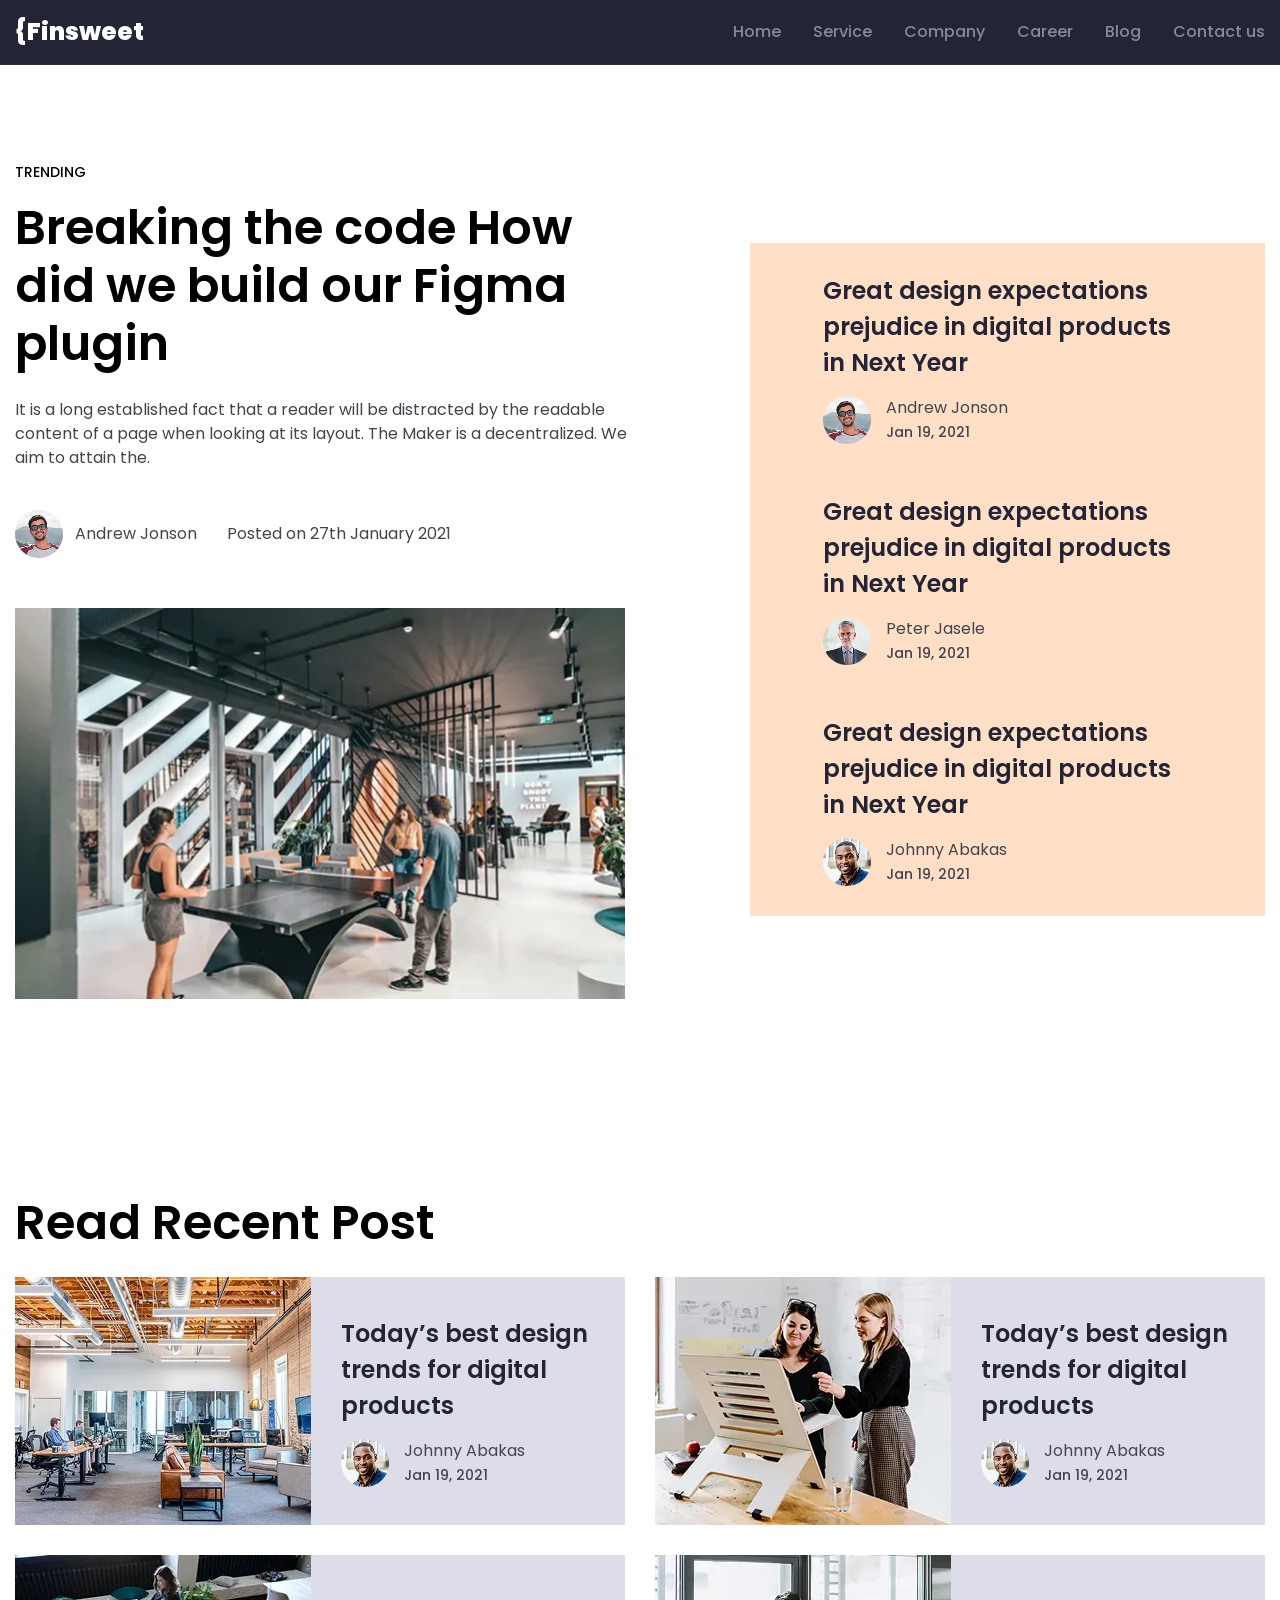
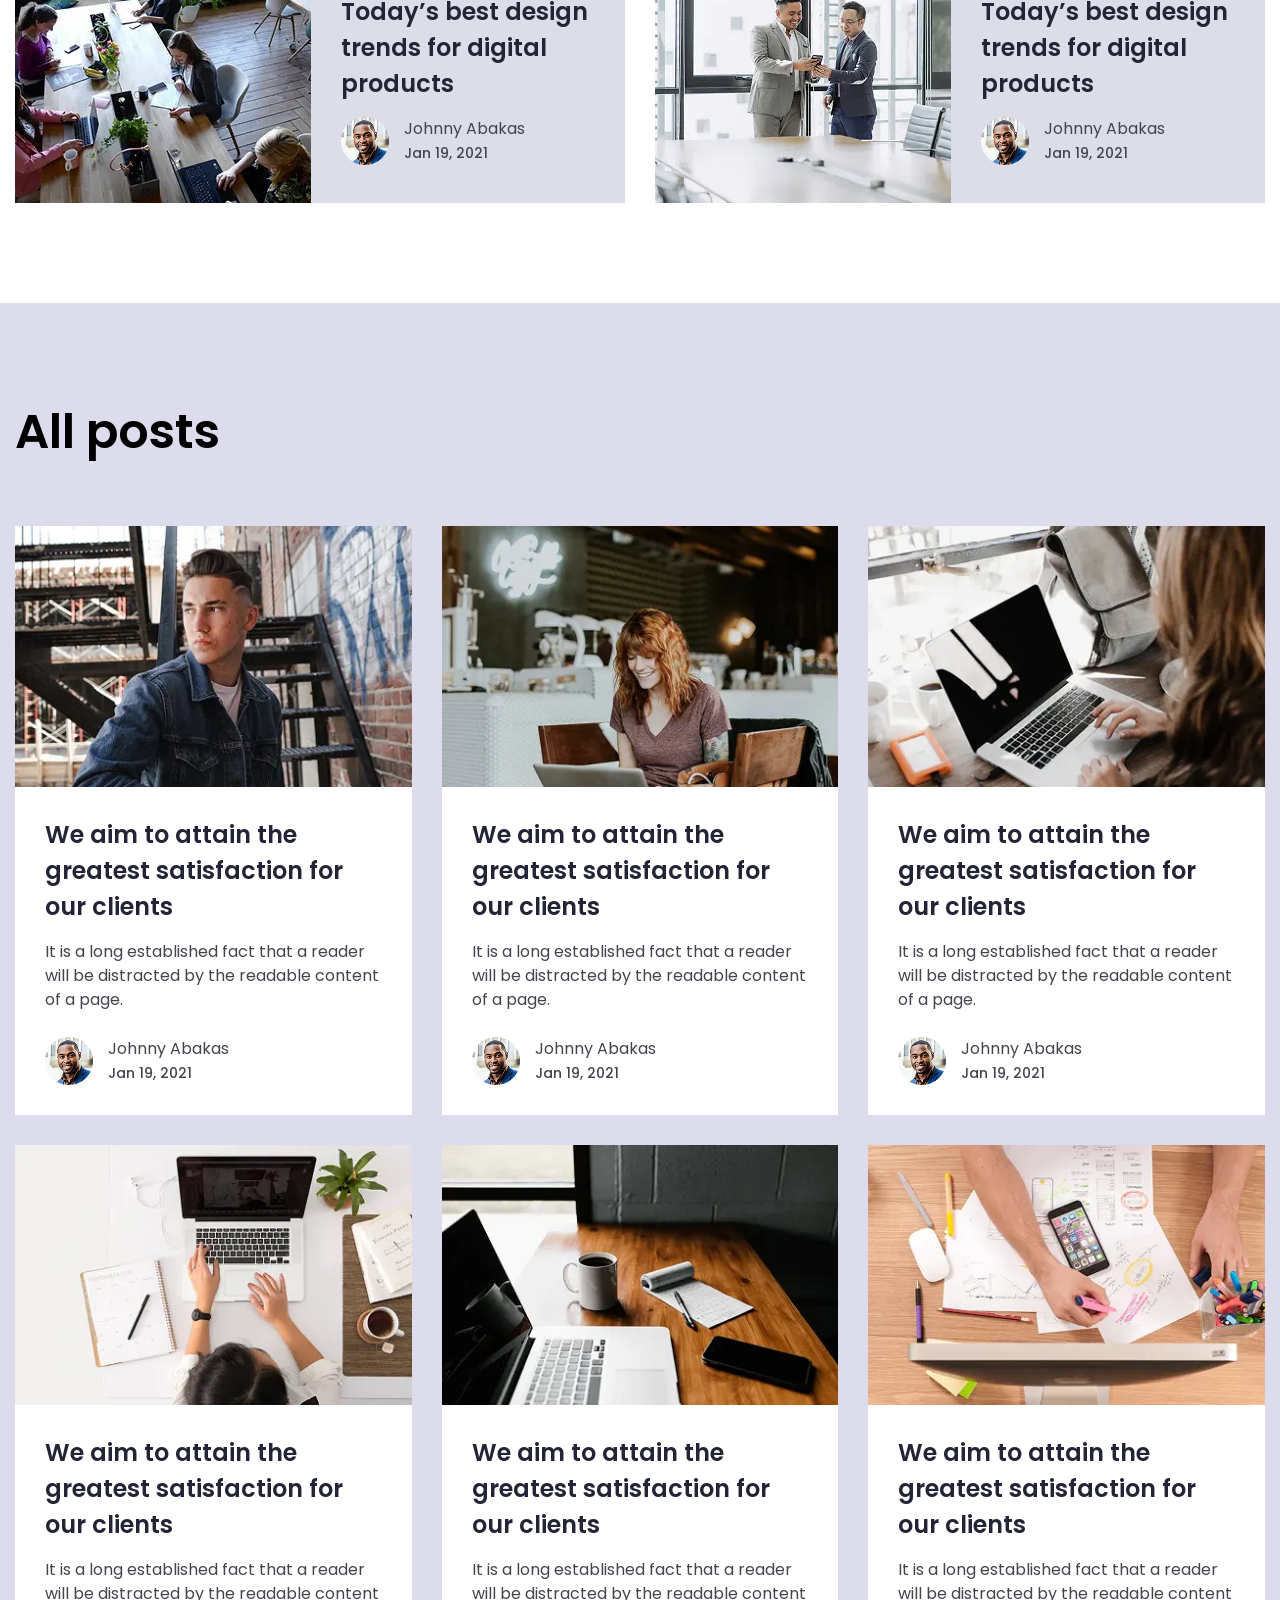
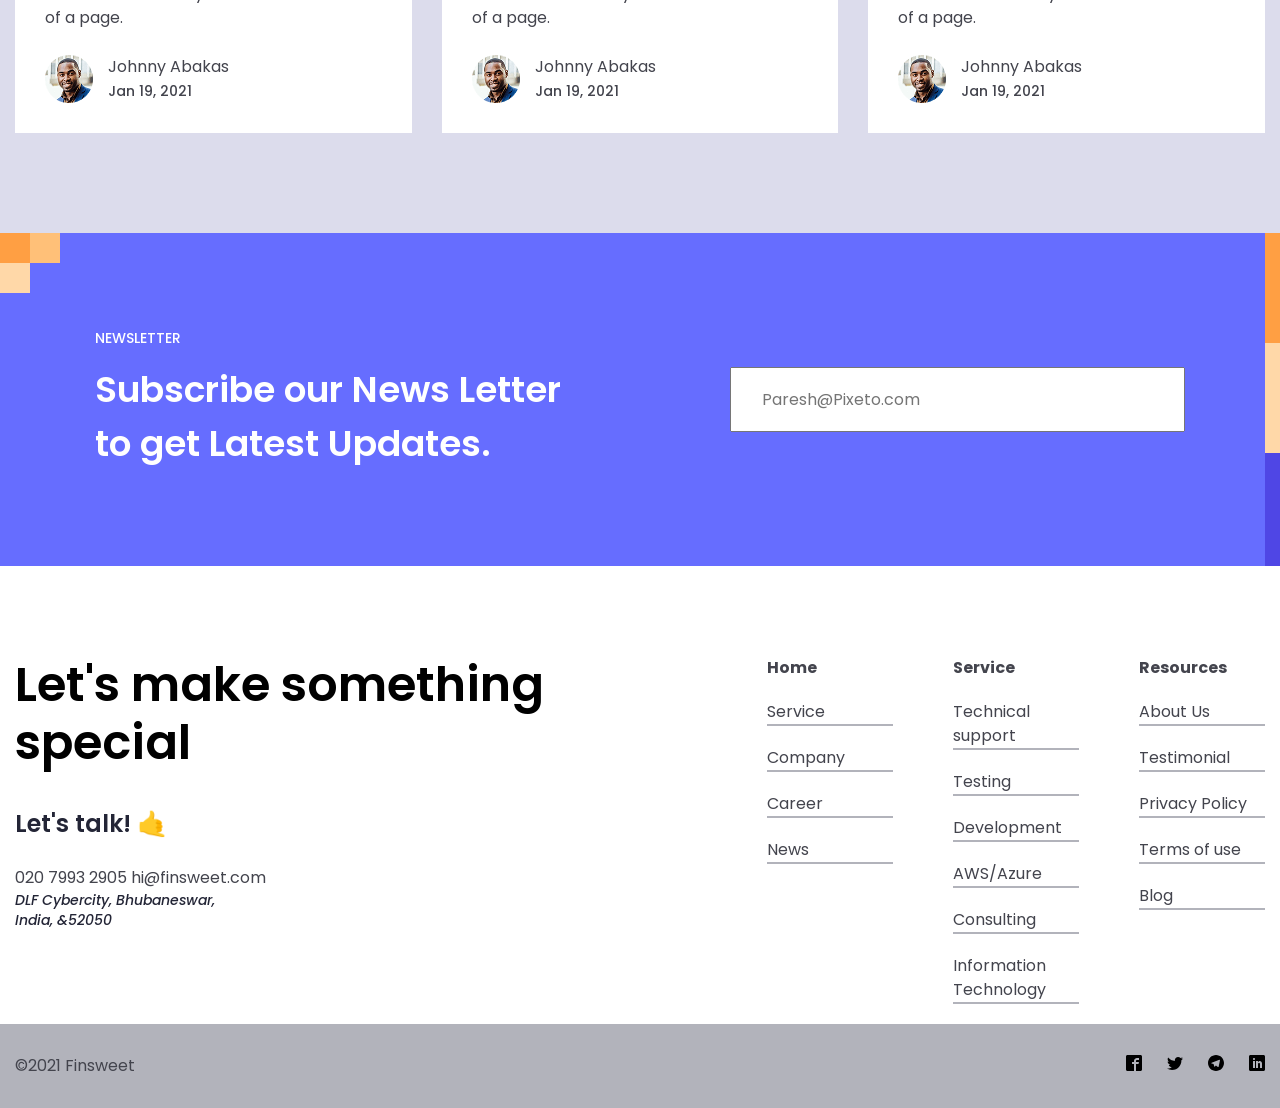
==== commit 8fd1efb1: "завершив сайт" ====
--- a/blog.html
+++ b/blog.html
@@ -13,7 +13,7 @@
     <header class="header">
         <div class="header__container container">
 
-            <p class="logo">&lbrace;Finsweet</p>
+            <a class="logo" href="./index.html"><span aria-hidden="true">{</span>Finsweet</a>
             <ul class="header__list">
                 <li class="header__item"><a href="./index.html">Home</a></li>
                 <li class="header__item"><a href="./service.html">Service</a></li>
@@ -22,7 +22,7 @@
                 <li class="header__item"><a href="./blog.html">Blog</a></li>
                 <li class="header__item"><a href="./contact.html">Contact us</a></li>
             </ul>
-            <button  class="header-open" data-menu-button>
+            <button class="header-open" data-menu-button>
                 <svg width="24px" height="16px" class="button__svg">
                     <use href="./images/icons/symbol-defs.svg#icon-menu" class="open"></use>
                     <use href="./images/icons/symbol-defs.svg#icon-cross" class="close"></use>
@@ -46,18 +46,19 @@
             <div class="container">
                 <div class="box--left">
                     <p class="section-label">TRENDING</p>
-                    <h2 class="trending__title title">Breaking the code How did we build our Figma plugin </h2>
+                    <h2 class="trending__title">Breaking the code How did we build our Figma plugin </h2>
                     <p class="trending__text">It is a long established fact that a reader will be distracted by the
                         readable
                         content of a page when looking at its layout. The Maker is a decentralized. We aim to attain
                         the.
                     </p>
                     <div class="trending__person">
-                        <img src="./images/Liam.png" alt="" class="trending__person--img">
-                        <p class="trending__name">Liam Jonson</p>
+                        <img src="./images/Liam.png" alt="Andrew Jonson" class="trending__person--img">
+                        <p class="trending__name">Andrew Jonson</p>
                         <p>Posted on 27th January 2021</p>
                     </div>
-                    <img src="./images/blogs/Image.jpg" alt="" class="trending__img">
+                    <img src="./images/blog/Image.webp" alt="Modern office space with people near the reception area"
+                        class="trending__img">
                 </div>
                 <div class="box--right">
                     <ul class="trending__list">
@@ -66,9 +67,9 @@
                                 Great design expectations prejudice in digital products in Next Year
                             </h3>
                             <div class="trending__person">
-                                <img src="./images/Liam.png" alt="" class="person__img">
-                                <div>
-                                    <p class="person__name">Liam Jonson</p>
+                                <img src="./images/Liam.png" alt="Andrew Jonson" class="person__img">
+                                <div>
+                                    <p class="person__name">Andrew Jonson</p>
                                     <p class="person__date">Jan 19, 2021</p>
                                 </div>
                             </div>
@@ -78,7 +79,7 @@
                                 Great design expectations prejudice in digital products in Next Year
                             </h3>
                             <div class="trending__person">
-                                <img src="./images/Peter.png" alt="" class="person__img">
+                                <img src="./images/Peter.png" alt="Peter Jasele" class="person__img">
                                 <div>
                                     <p class="person__name">Peter Jasele</p>
                                     <p class="person__date">Jan 19, 2021</p>
@@ -90,7 +91,7 @@
                                 Great design expectations prejudice in digital products in Next Year
                             </h3>
                             <div class="trending__person">
-                                <img src="./images/Johnny.png" alt="" class="person__img">
+                                <img src="./images/Johnny.png" alt="Johnny Abakas" class="person__img">
                                 <div>
                                     <p class="person__name">Johnny Abakas</p>
                                     <p class="person__date">Jan 19, 2021</p>
@@ -103,76 +104,80 @@
         </section>
         <section class="recent--post">
             <div class="container">
-                <h2 class="recent--post--title title">Read Recent Post</h2>
+                <h2 class="recent--post--title">Read Recent Post</h2>
                 <ul class="recent--post__list">
 
                     <li class="recent--post__item">
-                        <!-- <article class="recent--post__article"> -->
-                            <img src="./images/blogs/recent-post/1.jpg" alt="" class="recent--post__img">
-                            <div>
-                                <h3 class="recent--post__title">
-                                    Today’s best design trends for digital products
-                                </h3>
-                                <div class="recent--post__person">
-                                    <img src="./images/Johnny.png" alt="" class="person__img">
-                                    <div>
-                                        <p class="person__name">Johnny Abakas</p>
-                                        <p class="person__date">Jan 19, 2021</p>
-                                    </div>
-                                </div>
-                            </div>
-                        <!-- </article> -->
+
+                        <img src="./images/blog/Recent Post/1.webp" alt="Modern office interior with employees"
+                            class="recent--post__img">
+                        <div>
+                            <h3 class="recent--post__title">
+                                Today’s best design trends for digital products
+                            </h3>
+                            <div class="recent--post__person">
+                                <img src="./images/Johnny.png" alt="Johnny Abakas" class="person__img">
+                                <div>
+                                    <p class="person__name">Johnny Abakas</p>
+                                    <p class="person__date">Jan 19, 2021</p>
+                                </div>
+                            </div>
+                        </div>
+
                     </li>
                     <li class="recent--post__item">
-                        <!-- <article class="recent--post__article"> -->
-                            <img src="./images/blogs/recent-post/2.jpg" alt="" class="recent--post__img">
-                            <div>
-                                <h3 class="recent--post__title">
-                                    Today’s best design trends for digital products
-                                </h3>
-                                <div class="recent--post__person">
-                                    <img src="./images/Johnny.png" alt="" class="person__img">
-                                    <div>
-                                        <p class="person__name">Johnny Abakas</p>
-                                        <p class="person__date">Jan 19, 2021</p>
-                                    </div>
-                                </div>
-                            </div>
-                        <!-- </article> -->
+
+                        <img src="./images/blog/Recent Post/2.webp"
+                            alt="Two colleagues discussing a project at a work desk" class="recent--post__img">
+                        <div>
+                            <h3 class="recent--post__title">
+                                Today’s best design trends for digital products
+                            </h3>
+                            <div class="recent--post__person">
+                                <img src="./images/Johnny.png" alt="Johnny Abakas" class="person__img">
+                                <div>
+                                    <p class="person__name">Johnny Abakas</p>
+                                    <p class="person__date">Jan 19, 2021</p>
+                                </div>
+                            </div>
+                        </div>
+
                     </li>
                     <li class="recent--post__item">
-                        <!-- <article class="recent--post__article"> -->
-                            <img src="./images/blogs/recent-post/3.jpg" alt="" class="recent--post__img">
-                            <div>
-                                <h3 class="recent--post__title">
-                                    Today’s best design trends for digital products
-                                </h3>
-                                <div class="recent--post__person">
-                                    <img src="./images/Johnny.png" alt="" class="person__img">
-                                    <div>
-                                        <p class="person__name">Johnny Abakas</p>
-                                        <p class="person__date">Jan 19, 2021</p>
-                                    </div>
-                                </div>
-                            </div>
-                        <!-- </article> -->
+
+                        <img src="./images/blog/Recent Post/3.webp" alt="Team working together at an office table"
+                            class="recent--post__img">
+                        <div>
+                            <h3 class="recent--post__title">
+                                Today’s best design trends for digital products
+                            </h3>
+                            <div class="recent--post__person">
+                                <img src="./images/Johnny.png" alt="Johnny Abakas" class="person__img">
+                                <div>
+                                    <p class="person__name">Johnny Abakas</p>
+                                    <p class="person__date">Jan 19, 2021</p>
+                                </div>
+                            </div>
+                        </div>
+
                     </li>
                     <li class="recent--post__item">
-                        <!-- <article class="recent--post__article"> -->
-                            <img src="./images/blogs/recent-post/4.jpg" alt="" class="recent--post__img">
-                            <div>
-                                <h3 class="recent--post__title">
-                                    Today’s best design trends for digital products
-                                </h3>
-                                <div class="recent--post__person">
-                                    <img src="./images/Johnny.png" alt="" class="person__img">
-                                    <div>
-                                        <p class="person__name">Johnny Abakas</p>
-                                        <p class="person__date">Jan 19, 2021</p>
-                                    </div>
-                                </div>
-                            </div>
-                        <!-- </article> -->
+
+                        <img src="./images/blog/Recent Post/4.webp" alt="Two colleagues talking in an office"
+                            class="recent--post__img">
+                        <div>
+                            <h3 class="recent--post__title">
+                                Today’s best design trends for digital products
+                            </h3>
+                            <div class="recent--post__person">
+                                <img src="./images/Johnny.png" alt="Johnny Abakas" class="person__img">
+                                <div>
+                                    <p class="person__name">Johnny Abakas</p>
+                                    <p class="person__date">Jan 19, 2021</p>
+                                </div>
+                            </div>
+                        </div>
+
                     </li>
 
                 </ul>
@@ -180,114 +185,120 @@
         </section>
         <section class="all--posts">
             <div class="container">
-                <h2 class=" title">All posts</h2>
+                <h2 class="all--posts--title">All posts</h2>
                 <ul class="all--posts__list">
                     <li class="all--posts__item">
                         <article>
-                            <img src="./images/blogs/all-posts/1.jpg" alt="" class="all--post--img">
-                            <div class="all--posts__box">
-                                <h2 class="all--posts__title">We aim to attain the greatest satisfaction for our clients
-                                </h2>
-                                <p class="all--posts__text">It is a long established fact that a reader will be
-                                    distracted
-                                    by the readable content of a page. </p>
-                                <div class="recent--post__person">
-                                    <img src="./images/Johnny.png" alt="" class="person__img">
-                                    <div>
-                                        <p class="person__name">Johnny Abakas</p>
-                                        <p class="person__date">Jan 19, 2021</p>
-                                    </div>
-                                </div>
-                            </div>
-                        </article>
-                    </li>
-                          <li class="all--posts__item">
-                        <article>
-                            <img src="./images/blogs/all-posts/2.jpg" alt="" class="all--post--img">
-                            <div class="all--posts__box">
-                                <h2 class="all--posts__title">We aim to attain the greatest satisfaction for our clients
-                                </h2>
-                                <p class="all--posts__text">It is a long established fact that a reader will be
-                                    distracted
-                                    by the readable content of a page. </p>
-                                <div class="recent--post__person">
-                                    <img src="./images/Johnny.png" alt="" class="person__img">
-                                    <div>
-                                        <p class="person__name">Johnny Abakas</p>
-                                        <p class="person__date">Jan 19, 2021</p>
-                                    </div>
-                                </div>
-                            </div>
-                        </article>
-                    </li>
-                          <li class="all--posts__item">
-                        <article>
-                            <img src="./images/blogs/all-posts/3.jpg" alt="" class="all--post--img">
-                            <div class="all--posts__box">
-                                <h2 class="all--posts__title">We aim to attain the greatest satisfaction for our clients
-                                </h2>
-                                <p class="all--posts__text">It is a long established fact that a reader will be
-                                    distracted
-                                    by the readable content of a page. </p>
-                                <div class="recent--post__person">
-                                    <img src="./images/Johnny.png" alt="" class="person__img">
-                                    <div>
-                                        <p class="person__name">Johnny Abakas</p>
-                                        <p class="person__date">Jan 19, 2021</p>
-                                    </div>
-                                </div>
-                            </div>
-                        </article>
-                    </li>
-                          <li class="all--posts__item">
-                        <article>
-                            <img src="./images/blogs/all-posts/4.jpg" alt="" class="all--post--img">
-                            <div class="all--posts__box">
-                                <h2 class="all--posts__title">We aim to attain the greatest satisfaction for our clients
-                                </h2>
-                                <p class="all--posts__text">It is a long established fact that a reader will be
-                                    distracted
-                                    by the readable content of a page. </p>
-                                <div class="recent--post__person">
-                                    <img src="./images/Johnny.png" alt="" class="person__img">
-                                    <div>
-                                        <p class="person__name">Johnny Abakas</p>
-                                        <p class="person__date">Jan 19, 2021</p>
-                                    </div>
-                                </div>
-                            </div>
-                        </article>
-                    </li>
-                          <li class="all--posts__item">
-                        <article>
-                            <img src="./images/blogs/all-posts/5.jpg" alt="" class="all--post--img">
-                            <div class="all--posts__box">
-                                <h2 class="all--posts__title">We aim to attain the greatest satisfaction for our clients
-                                </h2>
-                                <p class="all--posts__text">It is a long established fact that a reader will be
-                                    distracted
-                                    by the readable content of a page. </p>
-                                <div class="recent--post__person">
-                                    <img src="./images/Johnny.png" alt="" class="person__img">
-                                    <div>
-                                        <p class="person__name">Johnny Abakas</p>
-                                        <p class="person__date">Jan 19, 2021</p>
-                                    </div>
-                                </div>
-                            </div>
-                        </article>
-                    </li>
-                          <li class="all--posts__item">
-                        <article>
-                            <img src="./images/blogs/all-posts/6.jpg" alt="" class="all--post--img">
-                            <div class="all--posts__box">
-                                <h2 class="all--posts__title">We aim to attain the greatest satisfaction for our clients
-                                </h2>
-                                <p class="all--posts__text">It is a long established fact that a reader will be
-                                    distracted
-                                    by the readable content of a page. </p>
-                                <div class="recent--post__person">
-                                    <img src="./images/Johnny.png" alt="" class="person__img">
+                            <img src="./images/blog/All Post/1.webp" alt="Man sitting on stairs in a modern office"
+                                class="all--post--img">
+                            <div class="all--posts__box">
+                                <h2 class="all--posts__title">We aim to attain the greatest satisfaction for our clients
+                                </h2>
+                                <p class="all--posts__text">It is a long established fact that a reader will be
+                                    distracted
+                                    by the readable content of a page. </p>
+                                <div class="recent--post__person">
+                                    <img src="./images/Johnny.png" alt="Johnny Abakas" class="person__img">
+                                    <div>
+                                        <p class="person__name">Johnny Abakas</p>
+                                        <p class="person__date">Jan 19, 2021</p>
+                                    </div>
+                                </div>
+                            </div>
+                        </article>
+                    </li>
+                    <li class="all--posts__item">
+                        <article>
+                            <img src="./images/blog/All Post/2.webp" alt="Woman working on a laptop in a café"
+                                class="all--post--img">
+                            <div class="all--posts__box">
+                                <h2 class="all--posts__title">We aim to attain the greatest satisfaction for our clients
+                                </h2>
+                                <p class="all--posts__text">It is a long established fact that a reader will be
+                                    distracted
+                                    by the readable content of a page. </p>
+                                <div class="recent--post__person">
+                                    <img src="./images/Johnny.png" alt="Johnny Abakas" class="person__img">
+                                    <div>
+                                        <p class="person__name">Johnny Abakas</p>
+                                        <p class="person__date">Jan 19, 2021</p>
+                                    </div>
+                                </div>
+                            </div>
+                        </article>
+                    </li>
+                    <li class="all--posts__item">
+                        <article>
+                            <img src="./images/blog/All Post/3.webp" alt="Woman working on a laptop at a desk"
+                                class="all--post--img">
+                            <div class="all--posts__box">
+                                <h2 class="all--posts__title">We aim to attain the greatest satisfaction for our clients
+                                </h2>
+                                <p class="all--posts__text">It is a long established fact that a reader will be
+                                    distracted
+                                    by the readable content of a page. </p>
+                                <div class="recent--post__person">
+                                    <img src="./images/Johnny.png" alt="Johnny Abakas" class="person__img">
+                                    <div>
+                                        <p class="person__name">Johnny Abakas</p>
+                                        <p class="person__date">Jan 19, 2021</p>
+                                    </div>
+                                </div>
+                            </div>
+                        </article>
+                    </li>
+                    <li class="all--posts__item">
+                        <article>
+                            <img src="./images/blog/All Post/4.webp" alt="Workspace with a laptop and notebook"
+                                class="all--post--img">
+                            <div class="all--posts__box">
+                                <h2 class="all--posts__title">We aim to attain the greatest satisfaction for our clients
+                                </h2>
+                                <p class="all--posts__text">It is a long established fact that a reader will be
+                                    distracted
+                                    by the readable content of a page. </p>
+                                <div class="recent--post__person">
+                                    <img src="./images/Johnny.png" alt="Andrew Jonson" class="person__img">
+                                    <div>
+                                        <p class="person__name">Johnny Abakas</p>
+                                        <p class="person__date">Jan 19, 2021</p>
+                                    </div>
+                                </div>
+                            </div>
+                        </article>
+                    </li>
+                    <li class="all--posts__item">
+                        <article>
+                            <img src="./images/blog/All Post/5.webp" alt="Laptop, smartphone, and headphones on a desk"
+                                class="all--post--img">
+                            <div class="all--posts__box">
+                                <h2 class="all--posts__title">We aim to attain the greatest satisfaction for our clients
+                                </h2>
+                                <p class="all--posts__text">It is a long established fact that a reader will be
+                                    distracted
+                                    by the readable content of a page. </p>
+                                <div class="recent--post__person">
+                                    <img src="./images/Johnny.png" alt="Johnny Abakas" class="person__img">
+                                    <div>
+                                        <p class="person__name">Johnny Abakas</p>
+                                        <p class="person__date">Jan 19, 2021</p>
+                                    </div>
+                                </div>
+                            </div>
+                        </article>
+                    </li>
+                    <li class="all--posts__item">
+                        <article>
+                            <img src="./images/blog/All Post/6.webp" alt="Workspace with a laptop and design materials"
+                                class="all--post--img">
+                            <div class="all--posts__box">
+                                <h2 class="all--posts__title">We aim to attain the greatest satisfaction for our clients
+                                </h2>
+                                <p class="all--posts__text">It is a long established fact that a reader will be
+                                    distracted
+                                    by the readable content of a page. </p>
+                                <div class="recent--post__person">
+                                    <img src="./images/Johnny.png" alt="Johnny Abakas" class="person__img">
                                     <div>
                                         <p class="person__name">Johnny Abakas</p>
                                         <p class="person__date">Jan 19, 2021</p>
@@ -316,72 +327,79 @@
     <footer class="footer">
         <div class="container">
             <div class="footer__left">
-                <h2 class="footer__title title">Let's make something special</h2>
+                <h2 class="footer__title">Let's make something special</h2>
                 <p class="footer__talk">Let's talk! 🤙 </p>
-                <p>020 7993 2905</p>
-                <p class="footer__mail">hi@finsweet.com</p>
-                <p class="footer__address">DLF Cybercity, Bhubaneswar, India, &52050</p>
+                <a href="tel:02079932905">020 7993 2905</a>
+                <a href="mailto:hi@finsweet.com">hi@finsweet.com</a>
+                <address class="footer__address">DLF Cybercity, Bhubaneswar, India, &52050</address>
             </div>
             <div class="footer__menus">
-                <div class="footer__menu">
-                    <h4>Home</h4>
-                    <a href="#">Service</a>
-                    <a href="#">Company</a>
-                    <a href="#">Career</a>
-                    <a href="#">News</a>
-                </div>
-
-                <div class="footer__menu">
-                    <h4>Service</h4>
-                    <a href="#">Technical support</a>
-                    <a href="#">Testing</a>
-                    <a href="#">Development</a>
-                    <a href="#">AWS/Azure</a>
-                    <a href="#">Consulting</a>
-                    <a href="#">Information Technology</a>
-                </div>
-
-                <div class="footer__menu">
-                    <h4>Resources</h4>
-                    <a href="#">About Us</a>
-                    <a href="#">Testimonial</a>
-                    <a href="#">Privacy Policy</a>
-                    <a href="#">Terms of use</a>
-                    <a href="#">Blog</a>
-                </div>
+                <ul class="footer__menu">
+                    <li>
+                        <h4>Home</h4>
+                    </li>
+                    <li class="footer__menu--item"><a href="#">Service</a></li>
+                    <li class="footer__menu--item"> <a href="#">Company</a></li>
+                    <li class="footer__menu--item"><a href="#">Career</a></li>
+                    <li class="footer__menu--item"> <a href="#">News</a></li>
+
+                </ul>
+
+                <ul class="footer__menu">
+                    <li>
+                        <h4>Service</h4>
+                    </li>
+                    <li class="footer__menu--item"> <a href="#">Technical support</a></li>
+                    <li class="footer__menu--item"> <a href="#">Testing</a></li>
+                    <li class="footer__menu--item"><a href="#">Development</a></li>
+                    <li class="footer__menu--item"> <a href="#">AWS/Azure</a></li>
+                    <li class="footer__menu--item"> <a href="#">Consulting</a></li>
+                    <li class="footer__menu--item"> <a href="#">Information Technology</a></li>
+                </ul>
+
+                <ul class="footer__menu">
+                    <li>
+                        <h4>Resources</h4>
+                    </li>
+                    <li class="footer__menu--item"><a href="#">About Us</a></li>
+                    <li class="footer__menu--item"> <a href="#">Testimonial</a></li>
+                    <li class="footer__menu--item"> <a href="#">Privacy Policy</a></li>
+                    <li class="footer__menu--item"><a href="#">Terms of use</a></li>
+                    <li class="footer__menu--item"> <a href="#">Blog</a></li>
+                </ul>
             </div>
         </div>
         <div class="footer__bottom">
             <div class="container">
                 <div class="footer__bottom--left">
-                    <p class="logo">&lbrace;Finsweet</p>
-                    <p>©2021 Finsweet</p>
+
+                    <p class="footer__text">©2021 Finsweet</p>
                 </div>
                 <ul class="footer__network">
                     <li>
-                        <a href="#">
-                            <svg width="16" height="16">
+                        <a href="#" aria-label="Facebook">
+                            <svg width="16" height="16" aria-hidden="true">
                                 <use href="./images/icons/symbol-defs.svg#icon-facebook"></use>
                             </svg>
                         </a>
                     </li>
                     <li>
-                        <a href="#">
-                            <svg width="16" height="16">
+                        <a href="#" aria-label="Twitter">
+                            <svg width="16" height="16" aria-hidden="true">
                                 <use href="./images/icons/symbol-defs.svg#icon-twitter"></use>
                             </svg>
                         </a>
                     </li>
                     <li>
-                        <a href="#">
-                            <svg width="16" height="16">
+                        <a href="#" aria-label="Telegram">
+                            <svg width="16" height="16" aria-hidden="true">
                                 <use href="./images/icons/symbol-defs.svg#icon-telegram"></use>
                             </svg>
                         </a>
                     </li>
                     <li>
-                        <a href="#">
-                            <svg width="16" height="16">
+                        <a href="#" aria-label="Linkedin">
+                            <svg width="16" height="16" aria-hidden="true">
                                 <use href="./images/icons/symbol-defs.svg#icon-linkedin"></use>
                             </svg>
                         </a>
@@ -392,6 +410,7 @@
             </div>
         </div>
     </footer>
- <script type="module" src="./menu.js"></script>
+    <script type="module" src="./menu.js"></script>
 </body>
+
 </html>
--- a/css/main.min.css
+++ b/css/main.min.css
@@ -1 +1 @@
-@import"https://fonts.googleapis.com/css2?family=Poppins:wght@400;500;600;800&display=swap";h1,h2,h3,h4,h5,h6,p,ul{margin:0;padding:0}img{display:block;max-width:100%;height:auto}a{text-decoration:none;color:currentColor}li{list-style:none;padding:0;margin:0}button{border:0;padding:0;background-color:rgba(0,0,0,0)}*,*::before,*::after{-webkit-box-sizing:border-box;box-sizing:border-box}html,body{margin:0;max-width:100%;overflow-x:hidden}.container{padding-left:15px;padding-right:15px;margin-left:auto;margin-right:auto}@media screen and (min-width: 480px){.container{width:480px}}@media screen and (min-width: 768px){.container{width:768px}}@media screen and (min-width: 1280px){.container{width:1280px}}body{font-family:Poppins;font-weight:400;font-size:14px;line-height:24px;letter-spacing:0px;color:#43444d}@media screen and (min-width: 1280px){body{font-size:16px}}html{scroll-behavior:smooth}.visually-hidden{position:absolute;width:1px;height:1px;margin:-1px;border:0;padding:0;white-space:nowrap;clip-path:inset(100%);clip:rect(0 0 0 0);overflow:hidden}.section-label{font-weight:500;font-size:14px;color:#000;margin-bottom:15px}.title{font-weight:600;font-size:25px;line-height:35px;color:#000}@media(min-width: 480px){.title{font-size:30px;line-height:40px}}@media screen and (min-width: 768px){.title{font-size:40px;line-height:50px}}@media screen and (min-width: 1280px){.title{font-size:48px;line-height:58px}}.icon{width:50px;height:50px;border-radius:50%;background:#ffe6d2;display:-webkit-box;display:-ms-flexbox;display:flex;-webkit-box-align:center;-ms-flex-align:center;align-items:center;-webkit-box-pack:center;-ms-flex-pack:center;justify-content:center}.header{background-color:#232536}.header__container{height:80px;display:-webkit-box;display:-ms-flexbox;display:flex;-webkit-box-align:center;-ms-flex-align:center;align-items:center;-webkit-box-pack:justify;-ms-flex-pack:justify;justify-content:space-between;border-bottom:1px solid hsla(0,0%,100%,.0509803922)}.logo{font-weight:800;font-size:25px;color:#fff}.header__list{gap:32px;display:none;font-weight:500}@media screen and (min-width: 768px){.header__list{display:-webkit-box;display:-ms-flexbox;display:flex}}.header__list.is-open{display:block}.header__item{color:#86899b}.header__item:hover{color:#fff}.header-open{position:absolute;top:0;right:20px;display:block;padding:22px 0}@media screen and (min-width: 768px){.header-open{display:none}}.header-open{z-index:3}.header-open .close{display:none}.header-open .open{display:block}.header-open.is-open .open{display:none}.header-open.is-open .close{fill:#000;display:block}.mobile{position:fixed;top:0;right:0;width:250px;height:310px;border-bottom-left-radius:50px;background-color:#fff;-webkit-transform:translateX(100%);transform:translateX(100%);-webkit-transition:-webkit-transform 200ms linear;transition:-webkit-transform 200ms linear;transition:transform 200ms linear;transition:transform 200ms linear, -webkit-transform 200ms linear;padding:48px 40px;z-index:2}@media screen and (max-width: 767px){.mobile.is-open{-webkit-transform:translateX(0);transform:translateX(0)}}.mobile__list{font-weight:500;font-size:20px;margin-bottom:15px}.mobile__item{-webkit-transition:color 200ms linear;transition:color 200ms linear}.mobile__item:not(:last-child){margin-bottom:15px}.mobile__item:hover,.mobile__item:focus{color:#fff}.button__svg{display:block;z-index:2;fill:#fff}.hero{background-color:#232536;padding:70px 0}@media screen and (min-width: 1280px){.hero{padding:100px 0}}.hero .container{display:-webkit-box;display:-ms-flexbox;display:flex;-webkit-box-pack:justify;-ms-flex-pack:justify;justify-content:space-between;-webkit-box-align:center;-ms-flex-align:center;align-items:center}.hero__title{font-weight:600;font-size:30px;color:#fff;line-height:50px;margin-bottom:25px}@media screen and (min-width: 480px){.hero__title{width:430px;font-size:35px}}@media screen and (min-width: 1280px){.hero__title{font-size:56px;width:600px;line-height:68px}}.hero__text{color:#86899b;margin-bottom:32px}@media screen and (min-width: 480px){.hero__text{width:405px}}@media screen and (min-width: 1280px){.hero__text{width:520px}}.hero__button{font-weight:500;color:#fff;padding:20px 32px;background-color:#444cfc;cursor:pointer}.hero__img{display:none}@media screen and (min-width: 768px){.hero__img{display:block;height:370px;width:520px}}@media screen and (min-width: 1280px){.hero__img{height:630px}}.about{padding:70px 0}@media screen and (min-width: 1280px){.about{padding:100px 0}}.about-content{margin-bottom:50px}@media screen and (min-width: 768px){.about-content{display:-webkit-box;display:-ms-flexbox;display:flex;-webkit-box-pack:justify;-ms-flex-pack:justify;justify-content:space-between;-webkit-box-align:center;-ms-flex-align:center;align-items:center}}.about__title{font-weight:600;font-size:25px;line-height:35px;margin-bottom:20px;color:#000}@media(min-width: 480px){.about__title{line-height:40px;width:400px;margin-bottom:30px}}@media screen and (min-width: 768px){.about__title{width:480px}}@media screen and (min-width: 1280px){.about__title{width:530px;font-size:30px;width:630px;margin-bottom:0}}.about__text{color:#5d5f6d}@media screen and (min-width: 768px){.about__text{width:340px}}@media(min-width: 1280px){.about__text{width:415px}}.about__subtitle{font-weight:600;font-size:25px;color:#000;margin-bottom:20px}@media screen and (min-width: 1280px){.about__subtitle{font-size:36px}}.about__list--img{display:-webkit-box;display:-ms-flexbox;display:flex;-webkit-box-align:center;-ms-flex-align:center;align-items:center;-webkit-box-orient:vertical;-webkit-box-direction:normal;-ms-flex-direction:column;flex-direction:column;margin-bottom:50px;margin-top:50px}@media screen and (min-width: 768px){.about__list--img{-webkit-box-orient:horizontal;-webkit-box-direction:normal;-ms-flex-direction:row;flex-direction:row;-webkit-box-pack:justify;-ms-flex-pack:justify;justify-content:space-between}}.about__item--img:not(:last-child){margin-bottom:15px}@media screen and (min-width: 768px){.about__item--img:not(:last-child){margin-bottom:0}}.about__img{width:400px}@media screen and (min-width: 768px)and (max-width: 1279px){.about__img{width:240px;height:265px}}.about__list{display:-webkit-box;display:-ms-flexbox;display:flex;-ms-flex-wrap:wrap;flex-wrap:wrap;width:300px;-webkit-box-pack:justify;-ms-flex-pack:justify;justify-content:space-between;margin:0 auto;color:#000;gap:25px}@media(min-width: 480px){.about__list{-ms-flex-wrap:nowrap;flex-wrap:nowrap;margin:0;-webkit-box-pack:start;-ms-flex-pack:start;justify-content:start;width:450px}}@media screen and (min-width: 768px){.about__list{width:591px;gap:65px}}@media(min-width: 1280px){.about__list{width:630px}}.about__number{position:relative;font-weight:500;font-size:30px;margin-bottom:30px}@media screen and (min-width: 768px){.about__number{font-weight:600;font-size:36px;margin-bottom:35px}}.about__number::after{content:"";position:absolute;left:0;bottom:-25px;width:60%;height:5px;background:-webkit-gradient(linear, left top, right top, color-stop(33%, #ff9f43), color-stop(33%, #ffd8a8), color-stop(66%, #4f46e5));background:linear-gradient(to right, #ff9f43 33%, #ffd8a8 33% 66%, #4f46e5 66%)}.process{padding:70px 0}@media screen and (min-width: 1280px){.process{padding:100px 0}}.process__title{font-weight:600;font-size:25px;line-height:35px;color:#000;margin-bottom:15px}@media(min-width: 480px){.process__title{width:425px;font-size:30px;line-height:40px}}@media screen and (min-width: 768px){.process__title{width:565px;font-size:40px;line-height:50px}}@media screen and (min-width: 1280px){.process__title{width:680px;font-size:48px;line-height:58px}}.process__list{display:-webkit-box;display:-ms-flexbox;display:flex;-webkit-box-orient:vertical;-webkit-box-direction:normal;-ms-flex-direction:column;flex-direction:column;-webkit-box-align:center;-ms-flex-align:center;align-items:center}@media screen and (min-width: 768px){.process__list{display:grid;grid-template-columns:repeat(2, 1fr);gap:30px}}@media screen and (min-width: 1280px){.process__list{grid-template-columns:repeat(3, 1fr)}}.process__item{position:relative;padding:20px;display:-webkit-box;display:-ms-flexbox;display:flex;-webkit-box-align:center;-ms-flex-align:center;align-items:center;-webkit-box-pack:center;-ms-flex-pack:center;justify-content:center;border:1px solid rgba(35,37,54,.168627451)}@media(min-width: 480px){.process__item{width:395px;height:210px;padding:0}}.process__item h3{margin-bottom:10px}.process__item p{color:#5d5f6d}@media screen and (min-width: 768px)and (max-width: 1279px){.process__item{width:350px}}@media screen and (max-width: 767px){.process__item:not(:last-child){margin-bottom:15px}}.process__text{margin-bottom:35px}@media(min-width: 480px){.process__text{width:445px;margin-bottom:50px}}@media screen and (min-width: 768px){.process__text{width:640px;margin-bottom:70px}}.process-card__icon{margin-bottom:15px}.process__content{width:290px}.number{position:absolute;top:20px;right:20px;color:#ccc;font-weight:bold}.home--services{background-color:#ffe6d2;padding:50px 0}@media(min-width: 768px){.home--services{padding:100px 0}}.home--services__title{font-weight:600;font-size:25px;line-height:35px;color:#000;margin-bottom:40px}@media(min-width: 480px){.home--services__title{font-size:30px;line-height:40px}}@media screen and (min-width: 768px){.home--services__title{width:555px;font-size:40px;line-height:50px}}@media screen and (min-width: 1280px){.home--services__title{width:665px;font-size:48px;line-height:58px}}.home--services__button{font-weight:500;color:#fff;background-color:#444cfc;padding:20px 32px;margin-bottom:80px;cursor:pointer}.home--secvices__list{display:-webkit-box;display:-ms-flexbox;display:flex;-webkit-box-orient:vertical;-webkit-box-direction:normal;-ms-flex-direction:column;flex-direction:column;-webkit-box-align:center;-ms-flex-align:center;align-items:center}@media screen and (min-width: 1280px){.home--secvices__list{-webkit-box-orient:horizontal;-webkit-box-direction:normal;-ms-flex-direction:row;flex-direction:row;-webkit-box-pack:justify;-ms-flex-pack:justify;justify-content:space-between}}.home--services__item{display:-webkit-box;display:-ms-flexbox;display:flex;-webkit-box-align:center;-ms-flex-align:center;align-items:center;-webkit-box-pack:center;-ms-flex-pack:center;justify-content:center;width:100%;height:260px;background-color:#fff}.home--services__item:not(:last-child){margin-bottom:15px}@media screen and (min-width: 1280px){.home--services__item:not(:last-child){margin-bottom:0}}@media(min-width: 480px){.home--services__item{width:450px}}@media screen and (min-width: 1280px){.home--services__item{width:405px}}.home--services__card{margin-bottom:15px}.home--services__subtitle{margin-bottom:10px}.home--services__text{width:325px;font-size:18px}@media screen and (min-width: 1280px){.home--services__text{font-size:16px}}.expertise{background-color:#ecf8f9;padding:50px 0}@media(min-width: 768px){.expertise{padding:100px 0}}@media screen and (min-width: 768px){.expertise .container{display:-webkit-box;display:-ms-flexbox;display:flex;-webkit-box-align:center;-ms-flex-align:center;align-items:center;-webkit-box-pack:justify;-ms-flex-pack:justify;justify-content:space-between}}.expertise__title{font-weight:600;font-size:25px;line-height:45px;color:#000;margin-bottom:15px}@media(min-width: 480px){.expertise__title{width:340px}}@media screen and (min-width: 1280px){.expertise__title{width:620px;font-size:48px;line-height:58px}}.expertise__box{margin-bottom:15px}@media(min-width: 768px){.expertise__box{margin-bottom:0}}.expertise__list{position:relative}.expertise__list::after{content:"";position:absolute;left:0;bottom:0;width:100%;height:8px;background:-webkit-gradient(linear, left top, right top, color-stop(33%, #ff9f43), color-stop(33%, #ffd8a8), color-stop(66%, #4f46e5));background:linear-gradient(to right, #ff9f43 33%, #ffd8a8 33% 66%, #4f46e5 66%)}.expertise__item{padding:15px;background-color:#fff}.expertise__item:not(:last-child){margin-bottom:15px}@media(min-width: 480px){.expertise__item{padding:0;height:140px;display:-webkit-box;display:-ms-flexbox;display:flex;-webkit-box-align:center;-ms-flex-align:center;align-items:center;-webkit-box-pack:center;-ms-flex-pack:center;justify-content:center}}@media screen and (min-width: 768px){.expertise__item{width:325px}}@media screen and (min-width: 1280px){.expertise__item{width:440px}}@media(min-width: 480px){.expertise__content{width:342px}}@media(min-width: 1280px){.expertise__content{width:400px}}.expertise__text{width:300px;font-weight:500;font-size:14px;line-height:20px;margin-top:10px}@media screen and (min-width: 768px)and (max-width: 1279px){.expertise__text{width:210px}}.expertise__card{margin-right:0;margin-bottom:15px}@media(min-width: 480px){.expertise__card{margin-right:15px;margin-bottom:0}}.customers{padding-bottom:80px}.customers .container{display:-webkit-box;display:-ms-flexbox;display:flex;-webkit-box-orient:vertical;-webkit-box-direction:normal;-ms-flex-direction:column;flex-direction:column;-webkit-box-align:center;-ms-flex-align:center;align-items:center;-webkit-box-pack:justify;-ms-flex-pack:justify;justify-content:space-between}@media screen and (min-width: 768px){.customers .container{-webkit-box-orient:horizontal;-webkit-box-direction:normal;-ms-flex-direction:row;flex-direction:row;-webkit-box-pack:justify;-ms-flex-pack:justify;justify-content:space-between}}.customers__list{display:-webkit-box;display:-ms-flexbox;display:flex;gap:12px}@media(min-width: 480px){.customers__left{width:450px}}.customers__left::before{content:"";display:block;width:16px;height:16px;background:#5d5fef;margin-bottom:16px}.customers__left h3{font-weight:500;font-size:18px;line-height:28px;color:#232536;margin-bottom:15px}.customers__left p{margin-bottom:20px}.customers__reviews{font-weight:500;font-size:16px;line-height:24px;margin-bottom:0}.customers__title{font-weight:600;font-size:27px;line-height:35px;color:#000;margin-bottom:15px}@media screen and (min-width: 768px){.customers__title{width:350px;font-size:30px}}@media screen and (min-width: 1280px){.customers__title{width:600px;font-size:48px;line-height:58px}}.customers__list{margin-bottom:15px}.customers__right{padding-top:40px;position:relative}@media screen and (min-width: 768px){.customers__right{padding-top:0;padding-left:40px}}.customers__right::before{content:"";width:100%;height:15px;background:-webkit-gradient(linear, left top, right top, color-stop(33%, #ff9f43), color-stop(33%, #ffd8a8), color-stop(66%, #4f46e5));background:linear-gradient(to right, #ff9f43 33%, #ffd8a8 33% 66%, #4f46e5 66%);position:absolute;top:0;left:0}@media screen and (min-width: 768px){.customers__right::before{width:15px;height:100%;background:-webkit-gradient(linear, left top, left bottom, color-stop(33%, #ff9f43), color-stop(33%, #ffd8a8), color-stop(66%, #4f46e5));background:linear-gradient(to bottom, #ff9f43 33%, #ffd8a8 33% 66%, #4f46e5 66%)}}.customers__content{font-weight:600;font-size:24px;line-height:36px;margin-bottom:25px;color:#232536}@media screen and (min-width: 768px){.customers__content{width:360px;font-size:18px}}@media(min-width: 1280px){.customers__content{width:500px}}.client{display:-webkit-box;display:-ms-flexbox;display:flex;-webkit-box-align:center;-ms-flex-align:center;align-items:center}.client__img{margin-right:15px}.blogs{padding-bottom:70px}@media screen and (min-width: 1280px){.blogs{padding-bottom:100px}}.blogs__title{font-weight:600;font-size:22px;margin-bottom:50px;color:#000}@media(min-width: 480px){.blogs__title{font-size:25px}}@media screen and (min-width: 1280px){.blogs__list{display:-webkit-box;display:-ms-flexbox;display:flex;-webkit-box-pack:justify;-ms-flex-pack:justify;justify-content:space-between}}.blogs__text{font-weight:600;font-size:24px;line-height:36px;color:#232536;width:260px;margin-bottom:20px}@media screen and (min-width: 768px){.blogs__item article{display:-webkit-box;display:-ms-flexbox;display:flex;-webkit-box-align:center;-ms-flex-align:center;align-items:center}}.blogs__item:nth-child(1){margin-bottom:25px}@media screen and (min-width: 1280px){.blogs__item:nth-child(1){margin-bottom:0}}.blogs__img{margin-bottom:20px}@media screen and (min-width: 768px){.blogs__img{margin-bottom:0;margin-right:30px}}.blogs__link{font-weight:500;color:#444cfc}.subscribe .container{position:relative;padding:65px 30px;background-color:#666dff}@media(min-width: 480px){.subscribe .container{padding:65px 45px}}@media screen and (min-width: 768px){.subscribe .container{padding:95px 95px}}@media screen and (min-width: 1280px){.subscribe .container{display:-webkit-box;display:-ms-flexbox;display:flex;-webkit-box-align:center;-ms-flex-align:center;align-items:center;-webkit-box-pack:justify;-ms-flex-pack:justify;justify-content:space-between}}.subscribe .container::after{content:"";position:absolute;width:15px;height:100%;background:-webkit-gradient(linear, left top, left bottom, color-stop(33%, #ff9f43), color-stop(33%, #ffd8a8), color-stop(66%, #4f46e5));background:linear-gradient(to bottom, #ff9f43 33%, #ffd8a8 33% 66%, #4f46e5 66%);top:0;right:0}.subscribe .container::before{content:"";position:absolute;top:0;left:0;width:60px;height:60px;background:-webkit-gradient(linear, left top, left bottom, from(#ff9f43), to(#ff9f43)) 0 0/30px 30px,-webkit-gradient(linear, left top, left bottom, from(#ffc078), to(#ffc078)) 30px 0/30px 30px,-webkit-gradient(linear, left top, left bottom, from(#ffd8a8), to(#ffd8a8)) 0 30px/30px 30px;background:linear-gradient(#ff9f43, #ff9f43) 0 0/30px 30px,linear-gradient(#ffc078, #ffc078) 30px 0/30px 30px,linear-gradient(#ffd8a8, #ffd8a8) 0 30px/30px 30px;background-repeat:no-repeat}.subscribe__text{font-weight:500;font-size:14px;line-height:20px;color:#fff;margin-bottom:15px}.subscribe__title{font-weight:600;font-size:20px;line-height:30px;color:#fff;margin-bottom:20px}@media(min-width: 480px){.subscribe__title{font-size:25px;line-height:45px;width:400px}}@media screen and (min-width: 768px){.subscribe__title{font-size:30px;line-height:54px;width:490px}}@media screen and (min-width: 1280px){.subscribe__title{font-size:36px;margin-bottom:0}}.subscribe__input{width:300px;height:65px;padding:20px 0 20px 30px}@media(min-width: 480px){.subscribe__input{width:390px}}@media screen and (min-width: 768px){.subscribe__input{width:455px}}.footer{padding-top:70px}@media screen and (min-width: 1280px){.footer{padding-top:90px}}.footer .container{display:-webkit-box;display:-ms-flexbox;display:flex;-webkit-box-pack:justify;-ms-flex-pack:justify;justify-content:space-between}.footer__left{padding-bottom:65px}.footer__title{font-weight:600;font-size:27px;line-height:35px;width:260px;margin-bottom:25px;color:#000}@media screen and (min-width: 1280px){.footer__title{font-size:48px;line-height:58px;width:530px;margin-bottom:40px}}.footer__talk{font-weight:600;font-size:24px;color:#232536;margin-bottom:30px}.footer__mail{margin-bottom:30px}.footer__address{font-weight:500;font-size:14px;line-height:20px;color:#232536;width:220px}.footer__menus{display:none}@media screen and (min-width: 768px){.footer__menus{display:grid;grid-template-columns:repeat(3, 1fr);gap:20px}}@media screen and (min-width: 1280px){.footer__menus{gap:60px}}.footer__menu{width:126px}.footer__menu li{margin-bottom:10px}.footer__menu li ::after{content:"";display:block;width:100%;height:2px;background-color:#b2b3bb}.footer__menu li ::after:hover{background-color:#eb0c17}.footer__menu a{display:block;text-decoration:none;color:#333}.footer__bottom{background-color:#b2b3bb;padding:30px 0}.footer__bottom--left{display:-webkit-box;display:-ms-flexbox;display:flex;-webkit-box-align:center;-ms-flex-align:center;align-items:center}.footer__bottom--left .logo{color:#000;margin-right:40px}.footer__network{display:-webkit-box;display:-ms-flexbox;display:flex;-webkit-box-align:center;-ms-flex-align:center;align-items:center;gap:25px}.footer__text{display:none}@media(min-width: 480px){.footer__text{display:block}}.service-hero{padding:100px 0;background-color:#ffe6d2}.service-hero .container{display:-webkit-box;display:-ms-flexbox;display:flex;-webkit-box-align:center;-ms-flex-align:center;align-items:center;-webkit-box-pack:justify;-ms-flex-pack:justify;justify-content:space-between}.service-hero__title{font-weight:600;font-size:30px;line-height:40px;color:#232536;margin-bottom:25px}@media(min-width: 768px){.service-hero__title{width:630px;font-size:48px;line-height:58px}}.service-hero__text{margin-bottom:40px}@media(min-width: 768px){.service-hero__text{width:620px}}.services-block__text{font-weight:600;font-size:24px;margin-bottom:20px}.services-block__title{font-weight:600;font-size:30px;line-height:45px;color:#232536;margin-bottom:25px}@media(min-width: 768px){.services-block__title{width:360px}}@media(min-width: 1280px){.services-block__title{font-size:36px;line-height:54px;width:630px}}.services-block__list{margin-bottom:95px}.services-block__box{margin-bottom:20px}@media(min-width: 768px){.services-block__box{margin-bottom:0}}@media(min-width: 768px){.services-block__content{width:350px}}@media(min-width: 1280px){.services-block__content{width:623px}}.services-block__item:not(:last-child){margin-bottom:95px}@media(min-width: 768px){.services-block__item{display:-webkit-box;display:-ms-flexbox;display:flex;-webkit-box-align:center;-ms-flex-align:center;align-items:center;-webkit-box-pack:justify;-ms-flex-pack:justify;justify-content:space-between}.services-block__item:nth-child(even){-webkit-box-orient:horizontal;-webkit-box-direction:reverse;-ms-flex-direction:row-reverse;flex-direction:row-reverse}}.services-block__img{width:400px}@media(min-width: 768px){.services-block__img{width:315px}}@media(min-width: 1280px){.services-block__img{width:516px}}.company{padding:50px 0}@media(min-width: 768px){.company{padding:100px 0}}.company__title{font-weight:600;font-size:25px;line-height:35px;color:#000;margin-bottom:25px}@media(min-width: 480px){.company__title{font-size:30px;line-height:40px;width:450px}}@media(min-width: 768px){.company__title{font-size:40px;line-height:50px;width:550px}}@media(min-width: 1280px){.company__title{font-size:48px;line-height:58px;width:650px}}.company__text{margin-bottom:65px}@media(min-width: 768px){.company__text{width:720px}}.company__list--img{position:relative;display:-webkit-box;display:-ms-flexbox;display:flex;-webkit-box-pack:justify;-ms-flex-pack:justify;justify-content:space-between;margin-top:50px}.company__list--img::after{content:"";position:absolute;right:0;bottom:100%;width:100%;height:10px;background:-webkit-gradient(linear, left top, right top, color-stop(33%, #ff9f43), color-stop(33%, #ffd8a8), color-stop(66%, #4f46e5));background:linear-gradient(to right, #ff9f43 33%, #ffd8a8 33% 66%, #4f46e5 66%)}@media(min-width: 768px){.company__list--img::after{width:450px;height:15px}}.story{padding:50px 0}@media(min-width: 768px){.story{padding:100px 0}}.story .container{display:-webkit-box;display:-ms-flexbox;display:flex;-webkit-box-orient:vertical;-webkit-box-direction:normal;-ms-flex-direction:column;flex-direction:column;-webkit-box-align:center;-ms-flex-align:center;align-items:center}@media(min-width: 1280px){.story .container{-webkit-box-orient:horizontal;-webkit-box-direction:normal;-ms-flex-direction:row;flex-direction:row;-webkit-box-pack:justify;-ms-flex-pack:justify;justify-content:space-between}}.story__title{font-weight:600;font-size:25px;line-height:35px;color:#000}@media(min-width: 480px){.story__title{font-size:30px;line-height:40px}}@media screen and (min-width: 768px){.story__title{font-size:40px;line-height:50px}}@media screen and (min-width: 1280px){.story__title{font-size:48px;line-height:58px}}.story__title{margin-bottom:25px}.story__left{margin-bottom:50px}@media(min-width: 1280px){.story__left{margin-bottom:0}}.story__right{width:100%;background-color:rgba(255,211,175,.568627451);display:-webkit-box;display:-ms-flexbox;display:flex;-webkit-box-align:center;-ms-flex-align:center;align-items:center;-webkit-box-pack:center;-ms-flex-pack:center;justify-content:center}@media(min-width: 480px){.story__right{height:370px}}@media(min-width: 768px){.story__right{width:620px}}.story__list{margin-top:25px}@media(min-width: 480px){.story__list{margin-top:0;display:grid;grid-template-columns:repeat(2, 1fr);gap:40px 60px}}.story__item{width:140px;height:100px}@media(min-width: 1280px){.story__text{width:550px}}.story__number{font-weight:600;font-size:36px;color:#232536;margin-bottom:10px}.story__number::after{content:"";display:block;width:75px;height:6px;background:-webkit-gradient(linear, left top, right top, color-stop(33%, #ff9f43), color-stop(33%, #ffd8a8), color-stop(66%, #4f46e5));background:linear-gradient(to right, #ff9f43 33%, #ffd8a8 33% 66%, #4f46e5 66%);margin-top:15px}.story__item--text{font-weight:600;font-size:16px;color:#232536}.vision{padding:50px 0}@media(min-width: 768px){.vision{padding:100px 0}}.vision__title{font-weight:600;font-size:25px;line-height:35px;color:#000;margin-bottom:25px}@media(min-width: 480px){.vision__title{font-size:30px;line-height:40px}}@media screen and (min-width: 768px){.vision__title{font-size:40px;line-height:50px}}@media screen and (min-width: 1280px){.vision__title{font-size:48px;line-height:58px;width:920px}}.vision__text{margin-bottom:60px}@media(min-width: 768px){.vision__text{width:630px}}.team{padding:50px 0}@media(min-width: 768px){.team{padding:100px 0}}.team__title{font-weight:600;font-size:25px;line-height:35px;color:#000;margin-bottom:25px}@media(min-width: 480px){.team__title{font-size:30px;line-height:40px;width:325px}}@media(min-width: 768px){.team__title{font-size:40px;line-height:50px;width:450px}}@media(min-width: 1280px){.team__title{font-size:48px;line-height:58px;width:530px}}.team__text{margin-bottom:60px}@media(min-width: 480px){.team__text{width:325px}}@media(min-width: 768px){.team__text{width:450px}}@media(min-width: 1280px){.team__text{width:530px}}.team__text{margin-bottom:60px}.team__list{display:-webkit-box;display:-ms-flexbox;display:flex;-ms-flex-wrap:wrap;flex-wrap:wrap;-webkit-box-pack:center;-ms-flex-pack:center;justify-content:center}@media(min-width: 768px){.team__img{width:312px}}.careers{padding:50px 0}@media(min-width: 768px){.careers{padding:100px 0}}.careers__title{font-weight:600;font-size:20px;line-height:30px;color:#000;margin-bottom:25px}@media(min-width: 480px){.careers__title{font-size:25px;line-height:35px}}@media(min-width: 768px){.careers__title{font-size:48px;line-height:58px}}.careers__text{margin-bottom:15px}@media(min-width: 768px){.careers__text{width:510px}}.careers__decor{font-weight:800;font-size:70px;line-height:1;text-align:center;color:#ff9f43}.careers__decor span:nth-child(1){color:#4f46e5}.careers__decor span:nth-child(2){color:#ffd8a8}@media(min-width: 480px){.careers__decor{font-size:90px}}@media(min-width: 768px){.careers__decor{font-size:150px}}@media(min-width: 1280px){.careers__decor{font-size:200px}}.jobs{padding:50px 0}@media(min-width: 768px){.jobs{padding:100px 0}}.jobs__title{font-weight:600;font-size:30px;line-height:40px;color:#000;margin-bottom:25px}@media(min-width: 768px){.jobs__title{font-size:48px;line-height:58px}}.jobs__list{background-color:#d1ecee;padding:78px;display:grid;grid-template-columns:repeat(1, minmax(0, 1fr));gap:30px}@media(min-width: 768px){.jobs__list{grid-template-columns:repeat(2, minmax(0, 1fr))}}@media(min-width: 1280px){.jobs__list{grid-template-columns:repeat(3, minmax(0, 1fr))}}.jobs__item{display:-webkit-box;display:-ms-flexbox;display:flex;-webkit-box-align:center;-ms-flex-align:center;align-items:center;-webkit-box-pack:center;-ms-flex-pack:center;justify-content:center;height:245px;background-color:#fff}.job__title{font-weight:600;font-size:16px;margin-bottom:10px;color:#232536}.job__info{margin-bottom:52px}.job__link{font-weight:500;color:#5d5fef}.culture{padding:95px 0;background-color:#dcdcec}.culture__title{font-weight:600;font-size:20px;line-height:30px;color:#000;margin-bottom:25px}@media(min-width: 480px){.culture__title{font-size:30px;line-height:40px}}@media(min-width: 768px){.culture__title{width:700px;font-size:48px;line-height:58px}}.careers__text{margin-bottom:15px}@media(min-width: 768px){.careers__text{width:510px}}.culture__text{margin-bottom:65px}@media(min-width: 768px){.culture__text{width:700px}}.culture__list{display:grid;grid-template-columns:repeat(1, minmax(0, 1fr));gap:12px}@media(min-width: 768px){.culture__list{grid-template-columns:repeat(2, minmax(0, 1fr))}}@media(min-width: 1280px){.culture__list{grid-template-columns:repeat(3, minmax(0, 1fr))}}.culture__item{height:200px;background-color:#fff;padding:32px 0 0 20px}.culture__icon{margin-bottom:10px}.culture__item--title{font-weight:600;font-size:16px;margin-bottom:10px}.trending{padding:95px 0}.trending .container{display:-webkit-box;display:-ms-flexbox;display:flex;-webkit-box-orient:vertical;-webkit-box-direction:normal;-ms-flex-direction:column;flex-direction:column;-webkit-box-align:center;-ms-flex-align:center;align-items:center}@media(min-width: 1280px){.trending .container{-webkit-box-orient:horizontal;-webkit-box-direction:normal;-ms-flex-direction:row;flex-direction:row;-webkit-box-pack:justify;-ms-flex-pack:justify;justify-content:space-between}}.trending__title{font-weight:600;font-size:25px;line-height:35px;color:#000}@media(min-width: 480px){.trending__title{font-size:30px;line-height:40px}}@media screen and (min-width: 768px){.trending__title{font-size:40px;line-height:50px}}@media screen and (min-width: 1280px){.trending__title{width:625px;font-size:48px;line-height:58px}}.trending__title{margin-bottom:25px}.trending__item:not(:last-child){margin-bottom:50px}@media(min-width: 768px){.trending__text{width:620px}}.trending__text{margin-bottom:40px}.trending__person{display:-webkit-box;display:-ms-flexbox;display:flex;-webkit-box-align:center;-ms-flex-align:center;align-items:center}.trending__person:not(:last-child){margin-bottom:50px}.trending__person--img{margin-right:12px}.trending__name{margin-right:30px}.trending__img{display:none}@media(min-width: 480px){.trending__img{display:block;width:450px}}@media(min-width: 768px){.trending__img{width:738px}}@media(min-width: 1280px){.trending__img{width:610px}}.box--left{margin-bottom:25px}@media(min-width: 1280px){.box--left{margin-bottom:0}}.box--right{display:-webkit-box;display:-ms-flexbox;display:flex;-webkit-box-align:center;-ms-flex-align:center;align-items:center;-webkit-box-pack:center;-ms-flex-pack:center;justify-content:center;width:100%;background-color:#ffdfc6}@media(min-width: 1280px){.box--right{width:515px}}.trending__list{padding:30px 30px}@media(min-width: 768px){.trending__list{padding:30px 0;width:500px}}@media(min-width: 1280px){.trending__list{width:370px}}.trending__item--title{font-weight:600;font-size:24px;line-height:36px;margin-bottom:15px;color:#232536}.person__date{font-weight:500;font-size:14px}.trending__person{display:-webkit-box;display:-ms-flexbox;display:flex;-webkit-box-align:center;-ms-flex-align:center;align-items:center}.person__img{margin-right:15px}.recent--post{padding:50px 0}@media(min-width: 768px){.recent--post{padding:100px 0}}.recent--post--title{font-weight:600;font-size:25px;line-height:35px;color:#000}@media(min-width: 480px){.recent--post--title{font-size:30px;line-height:40px}}@media screen and (min-width: 768px){.recent--post--title{font-size:40px;line-height:50px}}@media screen and (min-width: 1280px){.recent--post--title{width:625px;font-size:48px;line-height:58px}}.recent--post--title{margin-bottom:25px}.recent--post__item{padding:30px 0;display:-webkit-box;display:-ms-flexbox;display:flex;-webkit-box-orient:vertical;-webkit-box-direction:normal;-ms-flex-direction:column;flex-direction:column;-webkit-box-align:center;-ms-flex-align:center;align-items:center;background-color:#dddde9}@media(min-width: 768px){.recent--post__item{padding:0;-webkit-box-orient:horizontal;-webkit-box-direction:normal;-ms-flex-direction:row;flex-direction:row}}.recent--post__img{margin-bottom:30px}@media(min-width: 768px){.recent--post__img{margin-right:30px;margin-bottom:0}}.recent--post__title{width:250px;font-weight:600;font-size:24px;line-height:36px;margin-bottom:15px;color:#232536}.recent--post__list{display:grid;grid-template-columns:repeat(1, minmax(0, 1fr));gap:30px}@media(min-width: 1280px){.recent--post__list{grid-template-columns:repeat(2, minmax(0, 1fr))}}.recent--post__person{display:-webkit-box;display:-ms-flexbox;display:flex;-webkit-box-align:center;-ms-flex-align:center;align-items:center}.all--posts{background-color:#dcdcec;padding:50px 0}@media(min-width: 768px){.all--posts{padding:100px 0}}.all--posts .title{margin-bottom:65px}.all--posts__list{display:grid;grid-template-columns:repeat(1, minmax(0, 1fr));gap:30px}@media(min-width: 768px){.all--posts__list{grid-template-columns:repeat(2, minmax(0, 1fr))}}@media(min-width: 1280px){.all--posts__list{grid-template-columns:repeat(3, minmax(0, 1fr))}}.all--posts__item{background-color:#fff}.all--posts__title{font-weight:600;font-size:24px;line-height:36px;margin-bottom:15px;color:#232536}.all--posts__text{margin-bottom:25px}.all--posts__box{padding:30px}.all--post--img{width:450px}@media(min-width: 768px){.all--post--img{width:355px}}@media(min-width: 1280px){.all--post--img{width:400px}}.contact{padding:50px 0}@media(min-width: 1280px){.contact{padding:100px 0}}.contact .container{display:-webkit-box;display:-ms-flexbox;display:flex;-webkit-box-orient:vertical;-webkit-box-direction:normal;-ms-flex-direction:column;flex-direction:column;-webkit-box-align:center;-ms-flex-align:center;align-items:center}@media(min-width: 1280px){.contact .container{-webkit-box-orient:horizontal;-webkit-box-direction:normal;-ms-flex-direction:row;flex-direction:row;-webkit-box-pack:justify;-ms-flex-pack:justify;justify-content:space-between}}.contact__title{font-weight:600;font-size:25px;line-height:35px;color:#000;margin-bottom:25px}@media(min-width: 480px){.contact__title{font-size:30px;line-height:40px;width:450px}}@media(min-width: 768px){.contact__title{font-size:40px;line-height:50px;width:550px}}@media(min-width: 1280px){.contact__title{font-size:48px;line-height:58px;width:650px}}.contact__label{display:-webkit-box;display:-ms-flexbox;display:flex;-webkit-box-orient:vertical;-webkit-box-direction:normal;-ms-flex-direction:column;flex-direction:column}.contact__label:not(:last-child){margin-bottom:25px}.contact__input{height:30px;margin-top:10px;padding-left:15px}@media(min-width: 480px){.contact__input{width:450px}}.contact__textarea{margin-top:10px;height:75px;padding-left:15px;padding-top:10px}@media(min-width: 480px){.contact__textarea{width:450px}}.contact__button{font-weight:500;color:#fff;background-color:#444cfc;padding:20px 32px;cursor:pointer}.box__rigth{display:-webkit-box;display:-ms-flexbox;display:flex;-webkit-box-orient:vertical;-webkit-box-direction:normal;-ms-flex-direction:column;flex-direction:column;-webkit-box-align:center;-ms-flex-align:center;align-items:center;-webkit-box-pack:center;-ms-flex-pack:center;justify-content:center;width:100%;height:650px;background-color:#444cfc}@media(min-width: 480px){.box__rigth{width:450px}}.box__left{margin-bottom:30px}@media(min-width: 1280px){.box__left{margin-bottom:0}}.contact__item--title{color:#b1adad;font-weight:500;font-size:14px}.contact__item--title::after{display:block;content:"";height:1px;background-color:#636478;margin:15px 0}.contact__text{color:#232536;font-weight:500;font-size:18px;line-height:28px;margin-bottom:60px}.box__rigth__text{color:#fff;font-weight:500;font-size:18px;line-height:28px;margin-bottom:60px}.contact__network{fill:#fff;display:-webkit-box;display:-ms-flexbox;display:flex;gap:25px}/*# sourceMappingURL=main.min.css.map */+@import"https://fonts.googleapis.com/css2?family=Poppins:wght@400;500;600;800&display=swap";h1,h2,h3,h4,h5,h6,p,ul{margin:0;padding:0}img{display:block;max-width:100%;height:auto}a{text-decoration:none;color:currentColor}li{list-style:none;padding:0;margin:0}button{border:0;padding:0;background-color:rgba(0,0,0,0)}*,*::before,*::after{-webkit-box-sizing:border-box;box-sizing:border-box}html,body{margin:0;max-width:100%;overflow-x:hidden}.container{padding-left:15px;padding-right:15px;margin-left:auto;margin-right:auto}@media screen and (min-width: 480px){.container{width:480px}}@media screen and (min-width: 768px){.container{width:768px}}@media screen and (min-width: 1280px){.container{width:1280px}}body{font-family:Poppins;font-weight:400;font-size:14px;line-height:24px;letter-spacing:0px;color:#43444d}@media screen and (min-width: 1280px){body{font-size:16px}}html{scroll-behavior:smooth}.section-label{font-weight:500;font-size:14px;color:#000;margin-bottom:15px}.icon{width:50px;height:50px;border-radius:50%;background:#ffe6d2;display:-webkit-box;display:-ms-flexbox;display:flex;-webkit-box-align:center;-ms-flex-align:center;align-items:center;-webkit-box-pack:center;-ms-flex-pack:center;justify-content:center}.header{background-color:#232536}.header__container{display:-webkit-box;display:-ms-flexbox;display:flex;-webkit-box-align:center;-ms-flex-align:center;align-items:center;-webkit-box-pack:justify;-ms-flex-pack:justify;justify-content:space-between;border-bottom:1px solid hsla(0,0%,100%,.0509803922)}.logo{padding:20px 0;font-weight:800;font-size:25px;color:#fff}.header__list{gap:32px;display:none;font-weight:500}@media screen and (min-width: 768px){.header__list{display:-webkit-box;display:-ms-flexbox;display:flex}}.header__list.is-open{display:block}.header__item a{display:inline-block;padding:20px 0;color:#86899b;position:relative}.header__item a:hover{color:#fff}.header__item a:hover::before{position:absolute;display:block;content:"";width:100%;height:4px;left:0;bottom:-1px;background-color:#fff}.header-open{position:absolute;top:0;right:20px;display:block;padding:22px 0}@media screen and (min-width: 768px){.header-open{display:none}}.header-open{z-index:3}.header-open .close{display:none}.header-open .open{display:block}.header-open.is-open .open{display:none}.header-open.is-open .close{fill:#000;display:block}.mobile{position:fixed;top:0;right:0;width:250px;height:310px;border-bottom-left-radius:50px;background-color:#fff;-webkit-transform:translateX(100%);transform:translateX(100%);-webkit-transition:-webkit-transform 200ms linear;transition:-webkit-transform 200ms linear;transition:transform 200ms linear;transition:transform 200ms linear, -webkit-transform 200ms linear;padding:48px 40px;z-index:2}@media screen and (max-width: 767px){.mobile.is-open{-webkit-transform:translateX(0);transform:translateX(0)}}.mobile__list{font-weight:500;font-size:20px;margin-bottom:15px}.mobile__item{-webkit-transition:color 200ms linear;transition:color 200ms linear}.mobile__item:not(:last-child){margin-bottom:15px}.mobile__item:hover,.mobile__item:focus{color:#fff}.button__svg{display:block;z-index:2;fill:#fff}.hero{background-color:#232536;padding:70px 0}@media screen and (min-width: 1280px){.hero{padding:100px 0}}.hero .container{display:-webkit-box;display:-ms-flexbox;display:flex;-webkit-box-pack:justify;-ms-flex-pack:justify;justify-content:space-between;-webkit-box-align:center;-ms-flex-align:center;align-items:center}.hero__title{font-weight:600;font-size:30px;color:#fff;line-height:50px;margin-bottom:25px}@media screen and (min-width: 480px){.hero__title{width:430px;font-size:35px}}@media screen and (min-width: 1280px){.hero__title{font-size:56px;width:600px;line-height:68px}}.hero__text{color:#86899b;margin-bottom:32px}@media screen and (min-width: 480px){.hero__text{width:405px}}@media screen and (min-width: 1280px){.hero__text{width:520px}}.hero__button{font-weight:500;color:#fff;padding:20px 32px;background-color:#444cfc;cursor:pointer}.hero__button:hover{background-color:#5e65f9}.hero__img{display:none}@media screen and (min-width: 768px){.hero__img{display:block;height:370px;width:520px}}@media screen and (min-width: 1280px){.hero__img{height:630px}}.about{padding:70px 0}@media screen and (min-width: 1280px){.about{padding:100px 0}}.about-content{margin-bottom:50px}@media screen and (min-width: 768px){.about-content{display:-webkit-box;display:-ms-flexbox;display:flex;-webkit-box-pack:justify;-ms-flex-pack:justify;justify-content:space-between;-webkit-box-align:center;-ms-flex-align:center;align-items:center}}.about__title{font-weight:600;font-size:25px;line-height:35px;margin-bottom:20px;color:#000}@media(min-width: 480px){.about__title{line-height:40px;width:400px;margin-bottom:30px}}@media screen and (min-width: 768px){.about__title{width:480px}}@media screen and (min-width: 1280px){.about__title{width:530px;font-size:48px;line-height:58px;width:630px;margin-bottom:0}}.about__text{color:#5d5f6d}@media screen and (min-width: 768px){.about__text{width:340px}}@media(min-width: 1280px){.about__text{width:415px}}.about__subtitle{font-weight:600;font-size:25px;color:#000;margin-bottom:20px}@media screen and (min-width: 1280px){.about__subtitle{font-size:36px}}.about__list--img{display:-webkit-box;display:-ms-flexbox;display:flex;-webkit-box-align:center;-ms-flex-align:center;align-items:center;-webkit-box-orient:vertical;-webkit-box-direction:normal;-ms-flex-direction:column;flex-direction:column;margin-bottom:50px;margin-top:50px}@media screen and (min-width: 768px){.about__list--img{-webkit-box-orient:horizontal;-webkit-box-direction:normal;-ms-flex-direction:row;flex-direction:row;-webkit-box-pack:justify;-ms-flex-pack:justify;justify-content:space-between}}.about__item--img:not(:last-child){margin-bottom:15px}@media screen and (min-width: 768px){.about__item--img:not(:last-child){margin-bottom:0}}.about__img{width:400px}@media screen and (min-width: 768px)and (max-width: 1279px){.about__img{width:240px;height:265px}}.about__list{display:-webkit-box;display:-ms-flexbox;display:flex;-ms-flex-wrap:wrap;flex-wrap:wrap;width:300px;-webkit-box-pack:justify;-ms-flex-pack:justify;justify-content:space-between;margin:0 auto;color:#000;gap:25px}@media(min-width: 480px){.about__list{-ms-flex-wrap:nowrap;flex-wrap:nowrap;margin:0;-webkit-box-pack:start;-ms-flex-pack:start;justify-content:start;width:450px}}@media screen and (min-width: 768px){.about__list{width:591px;gap:65px}}@media(min-width: 1280px){.about__list{width:630px}}.about__number{position:relative;font-weight:500;font-size:30px;margin-bottom:30px}@media screen and (min-width: 768px){.about__number{font-weight:600;font-size:36px;margin-bottom:35px}}.about__number::after{content:"";position:absolute;left:0;bottom:-25px;width:60%;height:5px;background:-webkit-gradient(linear, left top, right top, color-stop(33%, #ff9f43), color-stop(33%, #ffd8a8), color-stop(66%, #4f46e5));background:linear-gradient(to right, #ff9f43 33%, #ffd8a8 33% 66%, #4f46e5 66%)}.process{padding:70px 0}@media screen and (min-width: 1280px){.process{padding:100px 0}}.process__title{font-weight:600;font-size:25px;line-height:35px;color:#000;margin-bottom:15px}@media(min-width: 480px){.process__title{width:425px;font-size:30px;line-height:40px}}@media screen and (min-width: 768px){.process__title{width:565px;font-size:40px;line-height:50px}}@media screen and (min-width: 1280px){.process__title{width:680px;font-size:48px;line-height:58px}}.process__list{display:-webkit-box;display:-ms-flexbox;display:flex;-webkit-box-orient:vertical;-webkit-box-direction:normal;-ms-flex-direction:column;flex-direction:column;-webkit-box-align:center;-ms-flex-align:center;align-items:center}@media screen and (min-width: 768px){.process__list{display:grid;grid-template-columns:repeat(2, 1fr);gap:30px}}@media screen and (min-width: 1280px){.process__list{grid-template-columns:repeat(3, 1fr)}}.process__item{position:relative;padding:20px;display:-webkit-box;display:-ms-flexbox;display:flex;-webkit-box-align:center;-ms-flex-align:center;align-items:center;-webkit-box-pack:center;-ms-flex-pack:center;justify-content:center;border:1px solid rgba(35,37,54,.168627451)}@media(min-width: 480px){.process__item{width:395px;height:210px;padding:0}}.process__item h3{margin-bottom:10px}.process__item p{color:#5d5f6d}@media screen and (min-width: 768px)and (max-width: 1279px){.process__item{width:350px}}@media screen and (max-width: 767px){.process__item:not(:last-child){margin-bottom:15px}}.process__text{margin-bottom:35px}@media(min-width: 480px){.process__text{width:445px;margin-bottom:50px}}@media screen and (min-width: 768px){.process__text{width:640px;margin-bottom:70px}}.process-card__icon{margin-bottom:15px}.process__content{width:290px}.number{position:absolute;top:20px;right:20px;color:#ccc;font-weight:bold}.home--services{background-color:#ffe6d2;padding:50px 0}@media(min-width: 768px){.home--services{padding:100px 0}}.home--services__title{font-weight:600;font-size:25px;line-height:35px;color:#000;margin-bottom:40px}@media(min-width: 480px){.home--services__title{font-size:30px;line-height:40px}}@media screen and (min-width: 768px){.home--services__title{width:555px;font-size:40px;line-height:50px}}@media screen and (min-width: 1280px){.home--services__title{width:665px;font-size:48px;line-height:58px}}.home--services__button{font-weight:500;color:#fff;background-color:#444cfc;padding:20px 32px;margin-bottom:80px;cursor:pointer}.home--services__button:hover{background-color:#5e65f9}.home--secvices__list{display:-webkit-box;display:-ms-flexbox;display:flex;-webkit-box-orient:vertical;-webkit-box-direction:normal;-ms-flex-direction:column;flex-direction:column;-webkit-box-align:center;-ms-flex-align:center;align-items:center}@media screen and (min-width: 1280px){.home--secvices__list{-webkit-box-orient:horizontal;-webkit-box-direction:normal;-ms-flex-direction:row;flex-direction:row;-webkit-box-pack:justify;-ms-flex-pack:justify;justify-content:space-between}}.home--services__item{display:-webkit-box;display:-ms-flexbox;display:flex;-webkit-box-align:center;-ms-flex-align:center;align-items:center;-webkit-box-pack:center;-ms-flex-pack:center;justify-content:center;width:100%;height:260px;background-color:#fff}.home--services__item:not(:last-child){margin-bottom:15px}@media screen and (min-width: 1280px){.home--services__item:not(:last-child){margin-bottom:0}}@media(min-width: 480px){.home--services__item{width:450px}}@media screen and (min-width: 1280px){.home--services__item{width:405px}}.home--services__card{margin-bottom:15px}.home--services__subtitle{margin-bottom:10px}.home--services__text{width:325px;font-size:18px}@media screen and (min-width: 1280px){.home--services__text{font-size:16px}}.expertise{background-color:#ecf8f9;padding:50px 0}@media(min-width: 768px){.expertise{padding:100px 0}}@media screen and (min-width: 768px){.expertise .container{display:-webkit-box;display:-ms-flexbox;display:flex;-webkit-box-align:center;-ms-flex-align:center;align-items:center;-webkit-box-pack:justify;-ms-flex-pack:justify;justify-content:space-between}}.expertise__title{font-weight:600;font-size:25px;line-height:45px;color:#000;margin-bottom:15px}@media(min-width: 480px){.expertise__title{width:340px}}@media screen and (min-width: 1280px){.expertise__title{width:620px;font-size:48px;line-height:58px}}.expertise__box{margin-bottom:15px}@media(min-width: 768px){.expertise__box{margin-bottom:0}}.expertise__list{position:relative}.expertise__list::after{content:"";position:absolute;left:0;bottom:0;width:100%;height:8px;background:-webkit-gradient(linear, left top, right top, color-stop(33%, #ff9f43), color-stop(33%, #ffd8a8), color-stop(66%, #4f46e5));background:linear-gradient(to right, #ff9f43 33%, #ffd8a8 33% 66%, #4f46e5 66%)}.expertise__item{padding:15px;background-color:#fff}.expertise__item:not(:last-child){margin-bottom:15px}@media(min-width: 480px){.expertise__item{padding:0;height:140px;display:-webkit-box;display:-ms-flexbox;display:flex;-webkit-box-align:center;-ms-flex-align:center;align-items:center;-webkit-box-pack:center;-ms-flex-pack:center;justify-content:center}}@media screen and (min-width: 768px){.expertise__item{width:325px}}@media screen and (min-width: 1280px){.expertise__item{width:440px}}@media(min-width: 480px){.expertise__content{width:342px}}@media(min-width: 1280px){.expertise__content{width:400px}}.expertise__text{width:300px;font-weight:500;font-size:14px;line-height:20px;margin-top:10px}@media screen and (min-width: 768px)and (max-width: 1279px){.expertise__text{width:210px}}.expertise__card{margin-right:0;margin-bottom:15px}@media(min-width: 480px){.expertise__card{margin-right:15px;margin-bottom:0}}.customers{padding-bottom:80px}.customers .container{display:-webkit-box;display:-ms-flexbox;display:flex;-webkit-box-orient:vertical;-webkit-box-direction:normal;-ms-flex-direction:column;flex-direction:column;-webkit-box-align:center;-ms-flex-align:center;align-items:center;-webkit-box-pack:justify;-ms-flex-pack:justify;justify-content:space-between}@media screen and (min-width: 768px){.customers .container{-webkit-box-orient:horizontal;-webkit-box-direction:normal;-ms-flex-direction:row;flex-direction:row;-webkit-box-pack:justify;-ms-flex-pack:justify;justify-content:space-between}}.customers__list{display:-webkit-box;display:-ms-flexbox;display:flex;gap:12px}@media(min-width: 480px){.customers__left{width:450px}}.customers__left::before{content:"";display:block;width:16px;height:16px;background:#5d5fef;margin-bottom:16px}.customers__left h3{font-weight:500;font-size:18px;line-height:28px;color:#232536;margin-bottom:15px}.customers__left p{margin-bottom:20px}.customers__reviews{font-weight:500;font-size:16px;line-height:24px;margin-bottom:0}.customers__title{font-weight:600;font-size:27px;line-height:35px;color:#000;margin-bottom:15px}@media screen and (min-width: 768px){.customers__title{width:350px;font-size:30px}}@media screen and (min-width: 1280px){.customers__title{width:600px;font-size:48px;line-height:58px}}.customers__list{margin-bottom:15px}.customers__right{padding-top:40px;position:relative}@media screen and (min-width: 768px){.customers__right{padding-top:0;padding-left:40px}}.customers__right::before{content:"";width:100%;height:15px;background:-webkit-gradient(linear, left top, right top, color-stop(33%, #ff9f43), color-stop(33%, #ffd8a8), color-stop(66%, #4f46e5));background:linear-gradient(to right, #ff9f43 33%, #ffd8a8 33% 66%, #4f46e5 66%);position:absolute;top:0;left:0}@media screen and (min-width: 768px){.customers__right::before{width:15px;height:100%;background:-webkit-gradient(linear, left top, left bottom, color-stop(33%, #ff9f43), color-stop(33%, #ffd8a8), color-stop(66%, #4f46e5));background:linear-gradient(to bottom, #ff9f43 33%, #ffd8a8 33% 66%, #4f46e5 66%)}}.customers__content{font-weight:600;font-size:24px;line-height:36px;margin-bottom:25px;color:#232536}@media screen and (min-width: 768px){.customers__content{width:360px;font-size:18px}}@media(min-width: 1280px){.customers__content{width:500px}}.client{display:-webkit-box;display:-ms-flexbox;display:flex;-webkit-box-align:center;-ms-flex-align:center;align-items:center}.client__img{margin-right:15px}.blogs{padding-bottom:70px}@media screen and (min-width: 1280px){.blogs{padding-bottom:100px}}.blogs__title{font-weight:600;font-size:25px;line-height:35px;color:#000;margin-bottom:50px}@media(min-width: 480px){.blogs__title{font-size:30px;line-height:40px}}@media screen and (min-width: 768px){.blogs__title{font-size:40px;line-height:50px}}@media screen and (min-width: 1280px){.blogs__title{font-size:48px;line-height:58px}}@media screen and (min-width: 1280px){.blogs__list{display:-webkit-box;display:-ms-flexbox;display:flex;-webkit-box-pack:justify;-ms-flex-pack:justify;justify-content:space-between}}.blogs__text{font-weight:600;font-size:24px;line-height:36px;color:#232536;width:260px;margin-bottom:20px}@media screen and (min-width: 768px){.blogs__item article{display:-webkit-box;display:-ms-flexbox;display:flex;-webkit-box-align:center;-ms-flex-align:center;align-items:center}}.blogs__item:nth-child(1){margin-bottom:25px}@media screen and (min-width: 1280px){.blogs__item:nth-child(1){margin-bottom:0}}.blogs__img{margin-bottom:20px}@media screen and (min-width: 768px){.blogs__img{margin-bottom:0;margin-right:30px}}.blogs__link{display:inline-block;font-weight:500;color:#444cfc}.blogs__link:hover{-webkit-transform:scale(1.2);transform:scale(1.2)}.subscribe .container{position:relative;padding:65px 30px;background-color:#666dff}@media(min-width: 480px){.subscribe .container{padding:65px 45px}}@media screen and (min-width: 768px){.subscribe .container{padding:95px 95px}}@media screen and (min-width: 1280px){.subscribe .container{display:-webkit-box;display:-ms-flexbox;display:flex;-webkit-box-align:center;-ms-flex-align:center;align-items:center;-webkit-box-pack:justify;-ms-flex-pack:justify;justify-content:space-between}}.subscribe .container::after{content:"";position:absolute;width:15px;height:100%;background:-webkit-gradient(linear, left top, left bottom, color-stop(33%, #ff9f43), color-stop(33%, #ffd8a8), color-stop(66%, #4f46e5));background:linear-gradient(to bottom, #ff9f43 33%, #ffd8a8 33% 66%, #4f46e5 66%);top:0;right:0}.subscribe .container::before{content:"";position:absolute;top:0;left:0;width:60px;height:60px;background:-webkit-gradient(linear, left top, left bottom, from(#ff9f43), to(#ff9f43)) 0 0/30px 30px,-webkit-gradient(linear, left top, left bottom, from(#ffc078), to(#ffc078)) 30px 0/30px 30px,-webkit-gradient(linear, left top, left bottom, from(#ffd8a8), to(#ffd8a8)) 0 30px/30px 30px;background:linear-gradient(#ff9f43, #ff9f43) 0 0/30px 30px,linear-gradient(#ffc078, #ffc078) 30px 0/30px 30px,linear-gradient(#ffd8a8, #ffd8a8) 0 30px/30px 30px;background-repeat:no-repeat}.subscribe__text{font-weight:500;font-size:14px;line-height:20px;color:#fff;margin-bottom:15px}.subscribe__title{font-weight:600;font-size:20px;line-height:30px;color:#fff;margin-bottom:20px}@media(min-width: 480px){.subscribe__title{font-size:25px;line-height:45px;width:400px}}@media screen and (min-width: 768px){.subscribe__title{font-size:30px;line-height:54px;width:490px}}@media screen and (min-width: 1280px){.subscribe__title{font-size:36px;margin-bottom:0}}.subscribe__input{width:300px;height:65px;padding:20px 0 20px 30px}@media(min-width: 480px){.subscribe__input{width:390px}}@media screen and (min-width: 768px){.subscribe__input{width:455px}}.footer{padding-top:70px}@media screen and (min-width: 1280px){.footer{padding-top:90px}}.footer .container{display:-webkit-box;display:-ms-flexbox;display:flex;-webkit-box-pack:justify;-ms-flex-pack:justify;justify-content:space-between}.footer svg:hover{-webkit-transform:scale(1.5);transform:scale(1.5)}.footer__left{padding-bottom:65px}.footer__title{font-weight:600;font-size:27px;line-height:35px;width:260px;margin-bottom:25px;color:#000}@media screen and (min-width: 1280px){.footer__title{font-size:48px;line-height:58px;width:530px;margin-bottom:40px}}.footer__talk{font-weight:600;font-size:24px;color:#232536;margin-bottom:30px}.footer__mail{margin-bottom:30px}.footer__address{font-weight:500;font-size:14px;line-height:20px;color:#232536;width:220px}.footer__menus{display:none}@media screen and (min-width: 768px){.footer__menus{display:grid;grid-template-columns:repeat(3, 1fr);gap:20px}}@media screen and (min-width: 1280px){.footer__menus{gap:60px}}.footer__menu{width:126px}.footer__menu h4{margin-bottom:20px}.footer__menu--item{margin-bottom:20px;border-bottom:2px solid #b2b3bb}.footer__menu--item a{display:inline-block;-webkit-transition:-webkit-transform .5s;transition:-webkit-transform .5s;transition:transform .5s;transition:transform .5s, -webkit-transform .5s}.footer__menu--item:hover{border-bottom:2px solid #000}.footer__menu--item:hover a{-webkit-transform:rotateX(360deg);transform:rotateX(360deg)}.footer__menu--item:not(:hover) a{-webkit-transition:none;transition:none;-webkit-transform:rotateX(0deg);transform:rotateX(0deg)}.footer__bottom{background-color:#b2b3bb;padding:30px 0}.footer__bottom--left{display:-webkit-box;display:-ms-flexbox;display:flex;-webkit-box-align:center;-ms-flex-align:center;align-items:center}.footer__bottom--left .logo{color:#000;margin-right:40px}.footer__network{display:-webkit-box;display:-ms-flexbox;display:flex;-webkit-box-align:center;-ms-flex-align:center;align-items:center;gap:25px}.footer__text{display:none}@media(min-width: 480px){.footer__text{display:block}}.service-hero{padding:100px 0;background-color:#ffe6d2}.service-hero .container{display:-webkit-box;display:-ms-flexbox;display:flex;-webkit-box-align:center;-ms-flex-align:center;align-items:center;-webkit-box-pack:justify;-ms-flex-pack:justify;justify-content:space-between}.service-hero__title{font-weight:600;font-size:30px;line-height:40px;color:#232536;margin-bottom:25px}@media(min-width: 768px){.service-hero__title{width:630px;font-size:48px;line-height:58px}}.service-hero__text{margin-bottom:40px}@media(min-width: 768px){.service-hero__text{width:620px}}.services-block__text{font-weight:600;font-size:24px;margin-bottom:20px}.services-block__title{font-weight:600;font-size:30px;line-height:45px;color:#232536;margin-bottom:25px}@media(min-width: 768px){.services-block__title{width:360px}}@media(min-width: 1280px){.services-block__title{font-size:36px;line-height:54px;width:630px}}.services-block__list{margin-bottom:95px}.services-block__box{margin-bottom:20px}@media(min-width: 768px){.services-block__box{margin-bottom:0}}@media(min-width: 768px){.services-block__content{width:350px}}@media(min-width: 1280px){.services-block__content{width:623px}}.services-block__item:not(:last-child){margin-bottom:95px}@media(min-width: 768px){.services-block__item{display:-webkit-box;display:-ms-flexbox;display:flex;-webkit-box-align:center;-ms-flex-align:center;align-items:center;-webkit-box-pack:justify;-ms-flex-pack:justify;justify-content:space-between}.services-block__item:nth-child(even){-webkit-box-orient:horizontal;-webkit-box-direction:reverse;-ms-flex-direction:row-reverse;flex-direction:row-reverse}}.services-block__img{width:400px}@media(min-width: 768px){.services-block__img{width:315px}}@media(min-width: 1280px){.services-block__img{width:516px}}.company{padding:50px 0}@media(min-width: 768px){.company{padding:100px 0}}.company__title{font-weight:600;font-size:25px;line-height:35px;color:#000;margin-bottom:25px}@media(min-width: 480px){.company__title{font-size:30px;line-height:40px;width:450px}}@media(min-width: 768px){.company__title{font-size:40px;line-height:50px;width:550px}}@media(min-width: 1280px){.company__title{font-size:48px;line-height:58px;width:650px}}.company__text{margin-bottom:65px}@media(min-width: 768px){.company__text{width:720px}}.company__list--img{position:relative;display:-webkit-box;display:-ms-flexbox;display:flex;-webkit-box-pack:justify;-ms-flex-pack:justify;justify-content:space-between;margin-top:50px}.company__list--img::after{content:"";position:absolute;right:0;bottom:100%;width:100%;height:10px;background:-webkit-gradient(linear, left top, right top, color-stop(33%, #ff9f43), color-stop(33%, #ffd8a8), color-stop(66%, #4f46e5));background:linear-gradient(to right, #ff9f43 33%, #ffd8a8 33% 66%, #4f46e5 66%)}@media(min-width: 768px){.company__list--img::after{width:450px;height:15px}}.story{padding:50px 0}@media(min-width: 768px){.story{padding:100px 0}}.story .container{display:-webkit-box;display:-ms-flexbox;display:flex;-webkit-box-orient:vertical;-webkit-box-direction:normal;-ms-flex-direction:column;flex-direction:column;-webkit-box-align:center;-ms-flex-align:center;align-items:center}@media(min-width: 1280px){.story .container{-webkit-box-orient:horizontal;-webkit-box-direction:normal;-ms-flex-direction:row;flex-direction:row;-webkit-box-pack:justify;-ms-flex-pack:justify;justify-content:space-between}}.story__title{font-weight:600;font-size:25px;line-height:35px;color:#000}@media(min-width: 480px){.story__title{font-size:30px;line-height:40px}}@media screen and (min-width: 768px){.story__title{font-size:40px;line-height:50px}}@media screen and (min-width: 1280px){.story__title{font-size:48px;line-height:58px}}.story__title{margin-bottom:25px}.story__left{margin-bottom:50px}@media(min-width: 1280px){.story__left{margin-bottom:0}}.story__right{width:100%;background-color:rgba(255,211,175,.568627451);display:-webkit-box;display:-ms-flexbox;display:flex;-webkit-box-align:center;-ms-flex-align:center;align-items:center;-webkit-box-pack:center;-ms-flex-pack:center;justify-content:center}@media(min-width: 480px){.story__right{height:370px}}@media(min-width: 768px){.story__right{width:620px}}.story__list{margin-top:25px}@media(min-width: 480px){.story__list{margin-top:0;display:grid;grid-template-columns:repeat(2, 1fr);gap:40px 60px}}.story__item{width:140px;height:100px}@media(min-width: 1280px){.story__text{width:550px}}.story__number{font-weight:600;font-size:36px;color:#232536;margin-bottom:10px}.story__number::after{content:"";display:block;width:75px;height:6px;background:-webkit-gradient(linear, left top, right top, color-stop(33%, #ff9f43), color-stop(33%, #ffd8a8), color-stop(66%, #4f46e5));background:linear-gradient(to right, #ff9f43 33%, #ffd8a8 33% 66%, #4f46e5 66%);margin-top:15px}.story__item--text{font-weight:600;font-size:16px;color:#232536}.vision{padding:50px 0}@media(min-width: 768px){.vision{padding:100px 0}}.vision__title{font-weight:600;font-size:25px;line-height:35px;color:#000;margin-bottom:25px}@media(min-width: 480px){.vision__title{font-size:30px;line-height:40px}}@media screen and (min-width: 768px){.vision__title{font-size:40px;line-height:50px}}@media screen and (min-width: 1280px){.vision__title{font-size:48px;line-height:58px;width:920px}}.vision__text{margin-bottom:60px}@media(min-width: 768px){.vision__text{width:630px}}.team{padding:50px 0}@media(min-width: 768px){.team{padding:100px 0}}.team__title{font-weight:600;font-size:25px;line-height:35px;color:#000;margin-bottom:25px}@media(min-width: 480px){.team__title{font-size:30px;line-height:40px;width:325px}}@media(min-width: 768px){.team__title{font-size:40px;line-height:50px;width:450px}}@media(min-width: 1280px){.team__title{font-size:48px;line-height:58px;width:530px}}.team__text{margin-bottom:60px}@media(min-width: 480px){.team__text{width:325px}}@media(min-width: 768px){.team__text{width:450px}}@media(min-width: 1280px){.team__text{width:530px}}.team__text{margin-bottom:60px}.team__list{display:-webkit-box;display:-ms-flexbox;display:flex;-ms-flex-wrap:wrap;flex-wrap:wrap;-webkit-box-pack:center;-ms-flex-pack:center;justify-content:center}@media(min-width: 768px){.team__img{width:312px}}.careers{padding:50px 0}@media(min-width: 768px){.careers{padding:100px 0}}.careers__title{font-weight:600;font-size:20px;line-height:30px;color:#000;margin-bottom:25px}@media(min-width: 480px){.careers__title{font-size:25px;line-height:35px}}@media(min-width: 768px){.careers__title{font-size:48px;line-height:58px}}.careers__text{margin-bottom:15px}@media(min-width: 768px){.careers__text{width:510px}}.careers__decor{font-weight:800;font-size:70px;line-height:1;text-align:center;color:#ff9f43}.careers__decor span:nth-child(1){color:#4f46e5}.careers__decor span:nth-child(2){color:#ffd8a8}@media(min-width: 480px){.careers__decor{font-size:90px}}@media(min-width: 768px){.careers__decor{font-size:150px}}@media(min-width: 1280px){.careers__decor{font-size:200px}}.jobs{padding:50px 0}@media(min-width: 768px){.jobs{padding:100px 0}}.jobs__title{font-weight:600;font-size:30px;line-height:40px;color:#000;margin-bottom:25px}@media(min-width: 768px){.jobs__title{font-size:48px;line-height:58px}}.jobs__list{background-color:#d1ecee;padding:78px;display:grid;grid-template-columns:repeat(1, minmax(0, 1fr));gap:30px}@media(min-width: 768px){.jobs__list{grid-template-columns:repeat(2, minmax(0, 1fr))}}@media(min-width: 1280px){.jobs__list{grid-template-columns:repeat(3, minmax(0, 1fr))}}.jobs__item{display:-webkit-box;display:-ms-flexbox;display:flex;-webkit-box-align:center;-ms-flex-align:center;align-items:center;-webkit-box-pack:center;-ms-flex-pack:center;justify-content:center;height:245px;background-color:#fff}.job__title{font-weight:600;font-size:16px;margin-bottom:10px;color:#232536}.job__info{margin-bottom:52px}.job__link{display:inline-block;font-weight:500;color:#5d5fef}.job__link:hover{-webkit-transform:scale(1.2);transform:scale(1.2)}.culture{padding:95px 0;background-color:#dcdcec}.culture__title{font-weight:600;font-size:20px;line-height:30px;color:#000;margin-bottom:25px}@media(min-width: 480px){.culture__title{font-size:30px;line-height:40px}}@media(min-width: 768px){.culture__title{width:700px;font-size:48px;line-height:58px}}.careers__text{margin-bottom:15px}@media(min-width: 768px){.careers__text{width:510px}}.culture__text{margin-bottom:65px}@media(min-width: 768px){.culture__text{width:700px}}.culture__list{display:grid;grid-template-columns:repeat(1, minmax(0, 1fr));gap:12px}@media(min-width: 768px){.culture__list{grid-template-columns:repeat(2, minmax(0, 1fr))}}@media(min-width: 1280px){.culture__list{grid-template-columns:repeat(3, minmax(0, 1fr))}}.culture__item{height:200px;background-color:#fff;padding:32px 0 0 20px}.culture__icon{margin-bottom:10px}.culture__item--title{font-weight:600;font-size:16px;margin-bottom:10px}.trending{padding:95px 0}.trending .container{display:-webkit-box;display:-ms-flexbox;display:flex;-webkit-box-orient:vertical;-webkit-box-direction:normal;-ms-flex-direction:column;flex-direction:column;-webkit-box-align:center;-ms-flex-align:center;align-items:center}@media(min-width: 1280px){.trending .container{-webkit-box-orient:horizontal;-webkit-box-direction:normal;-ms-flex-direction:row;flex-direction:row;-webkit-box-pack:justify;-ms-flex-pack:justify;justify-content:space-between}}.trending__title{font-weight:600;font-size:25px;line-height:35px;color:#000}@media(min-width: 480px){.trending__title{font-size:30px;line-height:40px}}@media screen and (min-width: 768px){.trending__title{font-size:40px;line-height:50px}}@media screen and (min-width: 1280px){.trending__title{width:625px;font-size:48px;line-height:58px}}.trending__title{margin-bottom:25px}.trending__item:not(:last-child){margin-bottom:50px}@media(min-width: 768px){.trending__text{width:620px}}.trending__text{margin-bottom:40px}.trending__person{display:-webkit-box;display:-ms-flexbox;display:flex;-webkit-box-align:center;-ms-flex-align:center;align-items:center}.trending__person:not(:last-child){margin-bottom:50px}.trending__person--img{margin-right:12px}.trending__name{margin-right:30px}.trending__img{display:none}@media(min-width: 480px){.trending__img{display:block;width:450px}}@media(min-width: 768px){.trending__img{width:738px}}@media(min-width: 1280px){.trending__img{width:610px}}.box--left{margin-bottom:25px}@media(min-width: 1280px){.box--left{margin-bottom:0}}.box--right{display:-webkit-box;display:-ms-flexbox;display:flex;-webkit-box-align:center;-ms-flex-align:center;align-items:center;-webkit-box-pack:center;-ms-flex-pack:center;justify-content:center;width:100%;background-color:#ffdfc6}@media(min-width: 1280px){.box--right{width:515px}}.trending__list{padding:30px 30px}@media(min-width: 768px){.trending__list{padding:30px 0;width:500px}}@media(min-width: 1280px){.trending__list{width:370px}}.trending__item--title{font-weight:600;font-size:24px;line-height:36px;margin-bottom:15px;color:#232536}.person__date{font-weight:500;font-size:14px}.trending__person{display:-webkit-box;display:-ms-flexbox;display:flex;-webkit-box-align:center;-ms-flex-align:center;align-items:center}.person__img{margin-right:15px}.recent--post{padding:50px 0}@media(min-width: 768px){.recent--post{padding:100px 0}}.recent--post--title{font-weight:600;font-size:25px;line-height:35px;color:#000}@media(min-width: 480px){.recent--post--title{font-size:30px;line-height:40px}}@media screen and (min-width: 768px){.recent--post--title{font-size:40px;line-height:50px}}@media screen and (min-width: 1280px){.recent--post--title{width:625px;font-size:48px;line-height:58px}}.recent--post--title{margin-bottom:25px}.recent--post__item{padding:30px 0;display:-webkit-box;display:-ms-flexbox;display:flex;-webkit-box-orient:vertical;-webkit-box-direction:normal;-ms-flex-direction:column;flex-direction:column;-webkit-box-align:center;-ms-flex-align:center;align-items:center;background-color:#dddde9}@media(min-width: 768px){.recent--post__item{padding:0;-webkit-box-orient:horizontal;-webkit-box-direction:normal;-ms-flex-direction:row;flex-direction:row}}.recent--post__img{margin-bottom:30px}@media(min-width: 768px){.recent--post__img{margin-right:30px;margin-bottom:0}}.recent--post__title{width:250px;font-weight:600;font-size:24px;line-height:36px;margin-bottom:15px;color:#232536}.recent--post__list{display:grid;grid-template-columns:repeat(1, minmax(0, 1fr));gap:30px}@media(min-width: 1280px){.recent--post__list{grid-template-columns:repeat(2, minmax(0, 1fr))}}.recent--post__person{display:-webkit-box;display:-ms-flexbox;display:flex;-webkit-box-align:center;-ms-flex-align:center;align-items:center}.all--posts{background-color:#dcdcec;padding:50px 0}@media(min-width: 768px){.all--posts{padding:100px 0}}.all--posts--title{font-weight:600;font-size:25px;line-height:35px;color:#000;margin-bottom:65px}@media(min-width: 480px){.all--posts--title{font-size:30px;line-height:40px}}@media screen and (min-width: 768px){.all--posts--title{font-size:40px;line-height:50px}}@media screen and (min-width: 1280px){.all--posts--title{font-size:48px;line-height:58px}}.all--posts__list{display:grid;grid-template-columns:repeat(1, minmax(0, 1fr));gap:30px}@media(min-width: 768px){.all--posts__list{grid-template-columns:repeat(2, minmax(0, 1fr))}}@media(min-width: 1280px){.all--posts__list{grid-template-columns:repeat(3, minmax(0, 1fr))}}.all--posts__item{background-color:#fff}.all--posts__title{font-weight:600;font-size:24px;line-height:36px;margin-bottom:15px;color:#232536}.all--posts__text{margin-bottom:25px}.all--posts__box{padding:30px}.all--post--img{width:450px}@media(min-width: 768px){.all--post--img{width:355px}}@media(min-width: 1280px){.all--post--img{width:400px}}.contact{padding:50px 0}@media(min-width: 1280px){.contact{padding:100px 0}}.contact .container{display:-webkit-box;display:-ms-flexbox;display:flex;-webkit-box-orient:vertical;-webkit-box-direction:normal;-ms-flex-direction:column;flex-direction:column;-webkit-box-align:center;-ms-flex-align:center;align-items:center}@media(min-width: 1280px){.contact .container{-webkit-box-orient:horizontal;-webkit-box-direction:normal;-ms-flex-direction:row;flex-direction:row;-webkit-box-pack:justify;-ms-flex-pack:justify;justify-content:space-between}}.contact__title{font-weight:600;font-size:25px;line-height:35px;color:#000;margin-bottom:25px}@media(min-width: 480px){.contact__title{font-size:30px;line-height:40px;width:450px}}@media(min-width: 768px){.contact__title{font-size:40px;line-height:50px;width:550px}}@media(min-width: 1280px){.contact__title{font-size:48px;line-height:58px;width:650px}}.contact__label{display:-webkit-box;display:-ms-flexbox;display:flex;-webkit-box-orient:vertical;-webkit-box-direction:normal;-ms-flex-direction:column;flex-direction:column}.contact__label:not(:last-child){margin-bottom:25px}.contact__input{height:30px;margin-top:10px;padding-left:15px}@media(min-width: 480px){.contact__input{width:450px}}.contact__textarea{margin-top:10px;height:75px;padding-left:15px;padding-top:10px}@media(min-width: 480px){.contact__textarea{width:450px}}.contact__button{font-weight:500;color:#fff;background-color:#444cfc;padding:20px 32px;cursor:pointer}.contact__button:hover{background-color:#5e65f9}.box__rigth{display:-webkit-box;display:-ms-flexbox;display:flex;-webkit-box-orient:vertical;-webkit-box-direction:normal;-ms-flex-direction:column;flex-direction:column;-webkit-box-align:center;-ms-flex-align:center;align-items:center;-webkit-box-pack:center;-ms-flex-pack:center;justify-content:center;width:100%;height:650px;background-color:#444cfc}@media(min-width: 480px){.box__rigth{width:450px}}.box__left{margin-bottom:30px}@media(min-width: 1280px){.box__left{margin-bottom:0}}.contact__item--title{color:#b1adad;font-weight:500;font-size:14px}.contact__item--title::after{display:block;content:"";height:1px;background-color:#636478;margin:15px 0}.contact__text{color:#232536;font-weight:500;font-size:18px;line-height:28px;margin-bottom:60px}.box__rigth__text{color:#fff;font-weight:500;font-size:18px;line-height:28px;margin-bottom:60px}.contact__network{fill:#fff;display:-webkit-box;display:-ms-flexbox;display:flex;gap:25px}.contact__network svg:hover{-webkit-transform:scale(1.3);transform:scale(1.3)}/*# sourceMappingURL=main.min.css.map */
